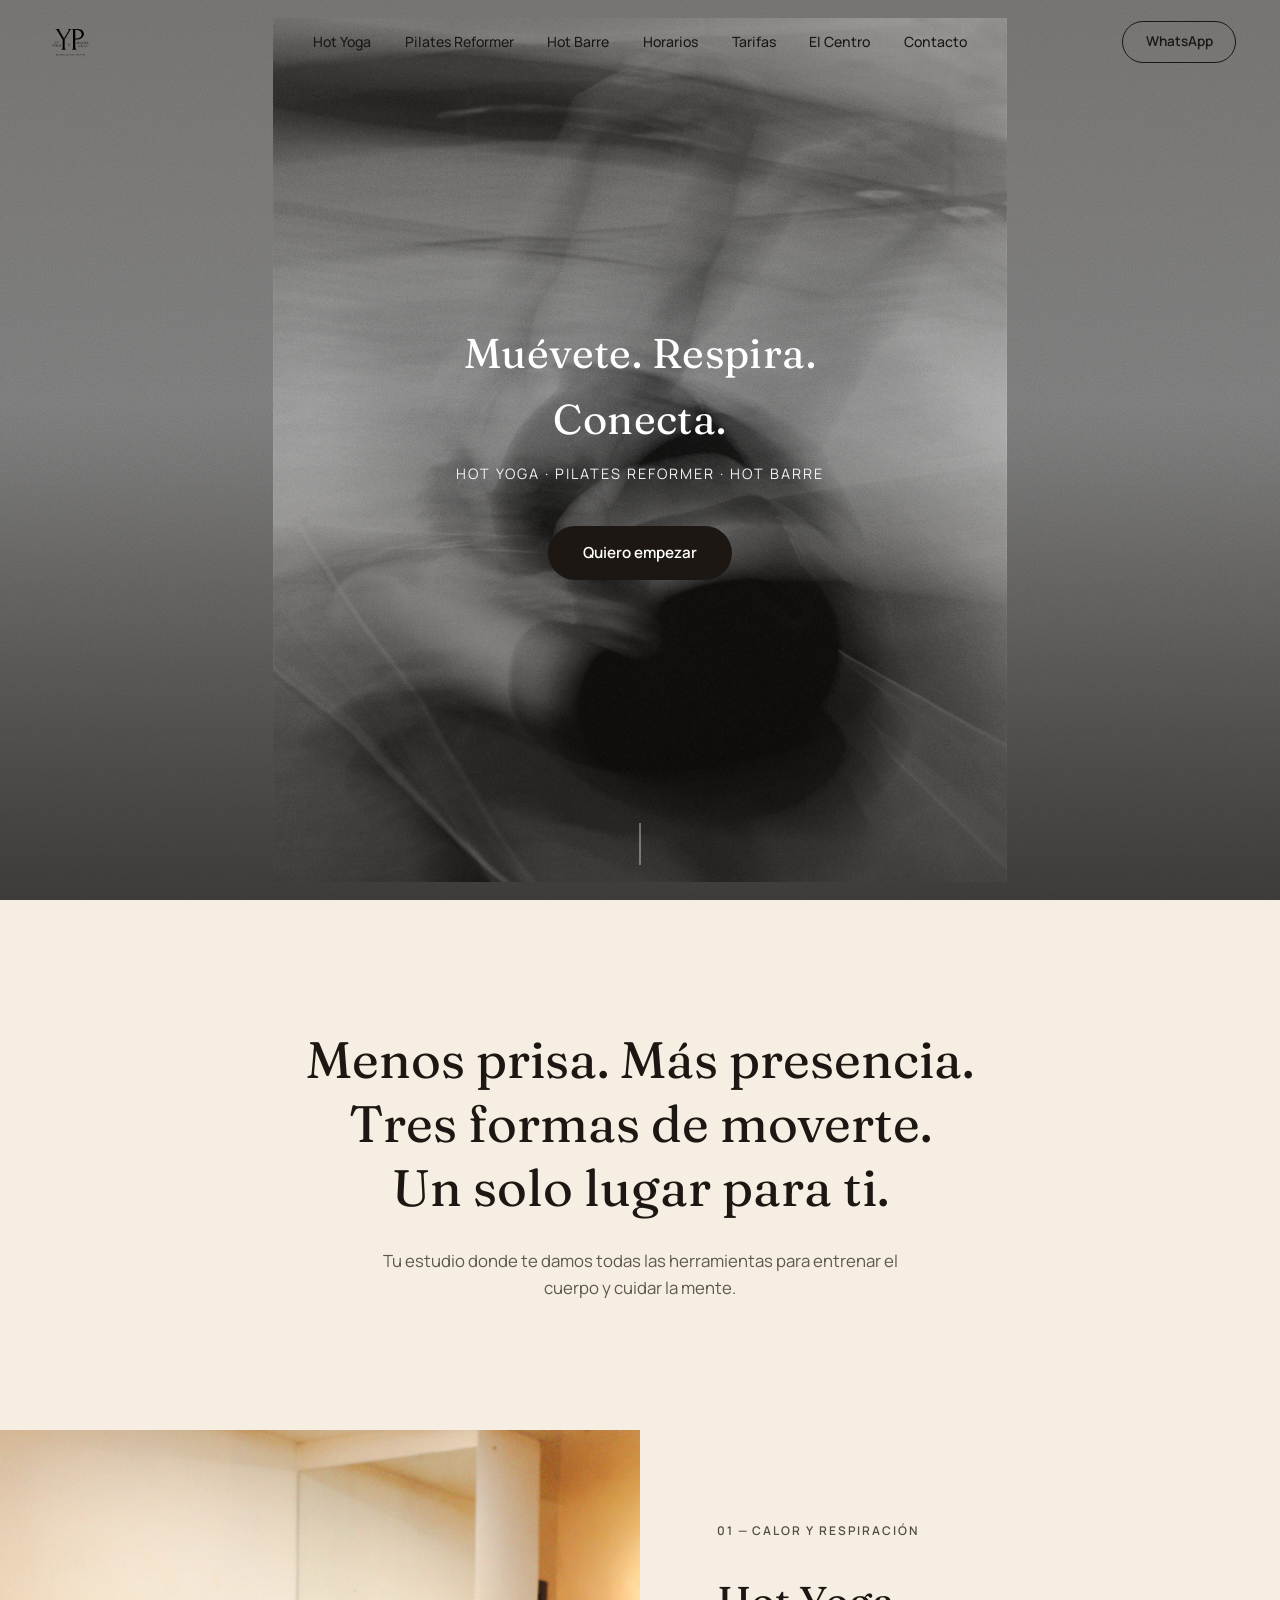
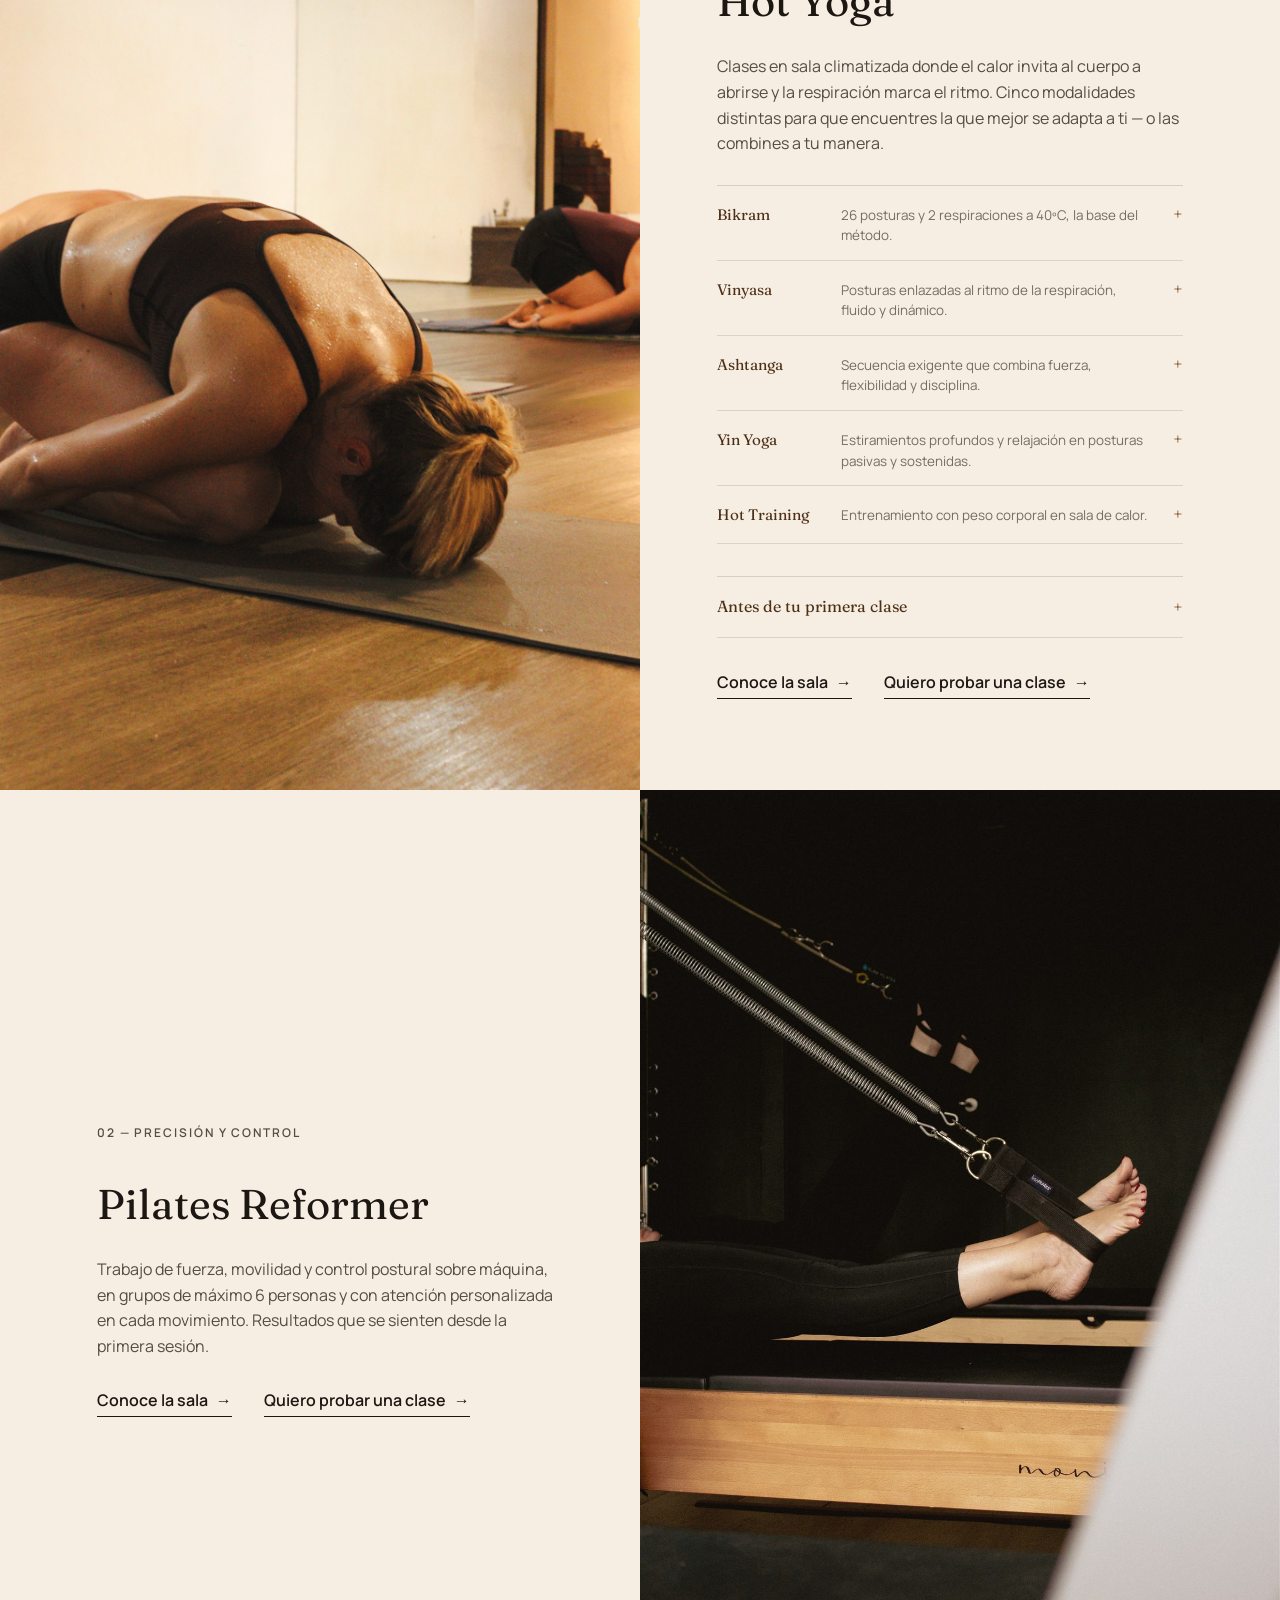
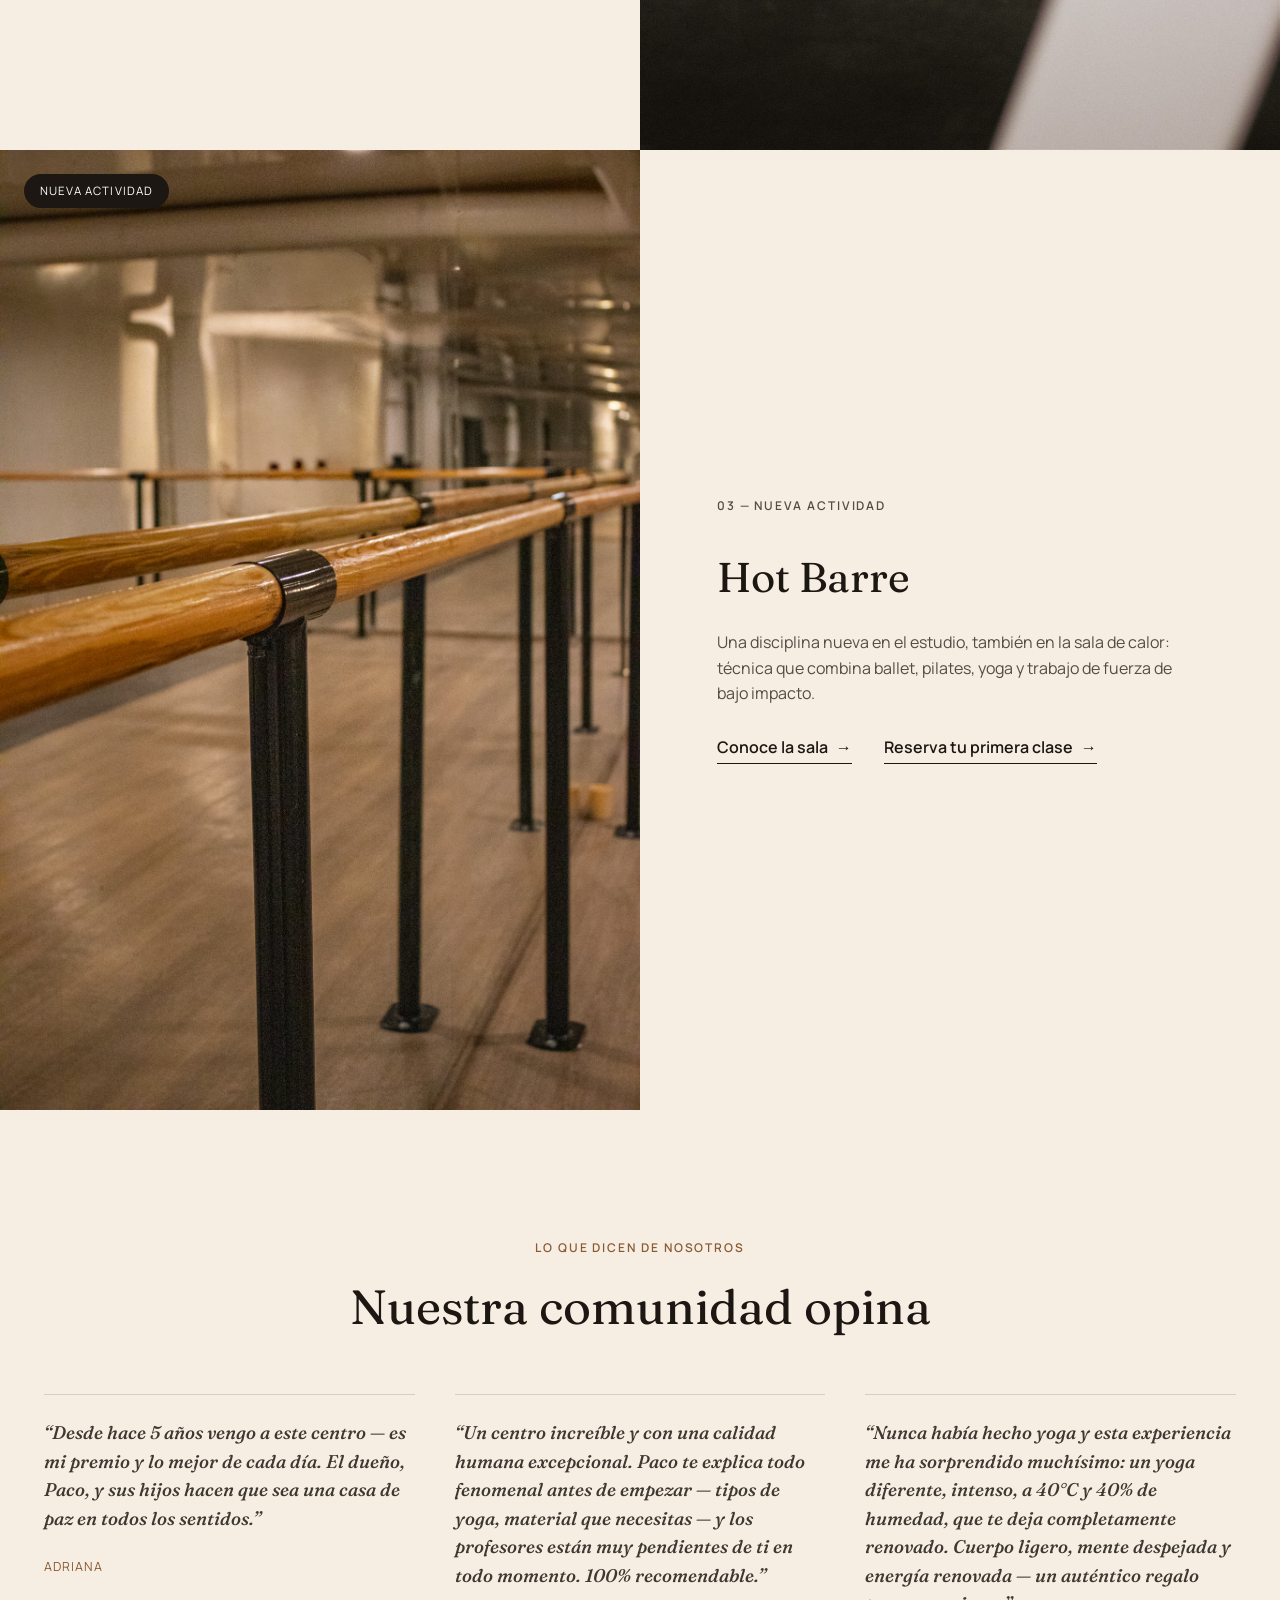
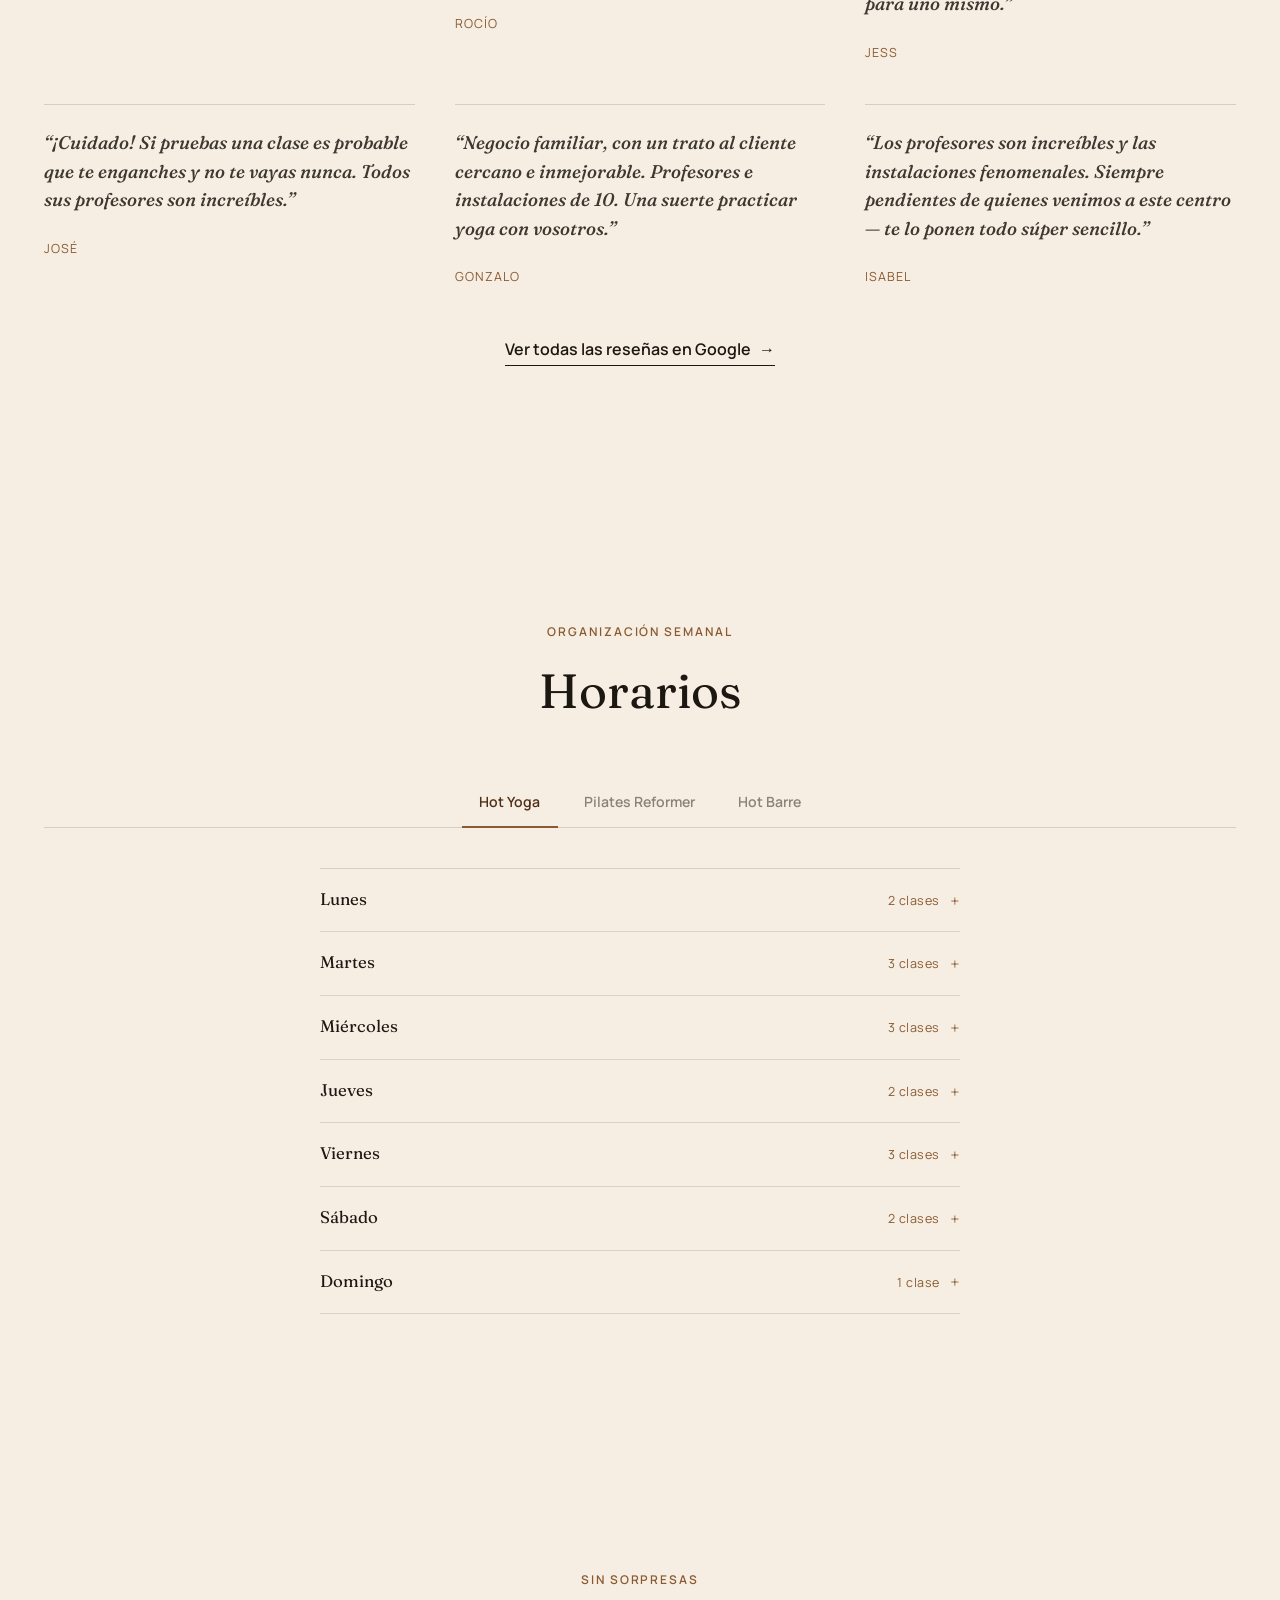
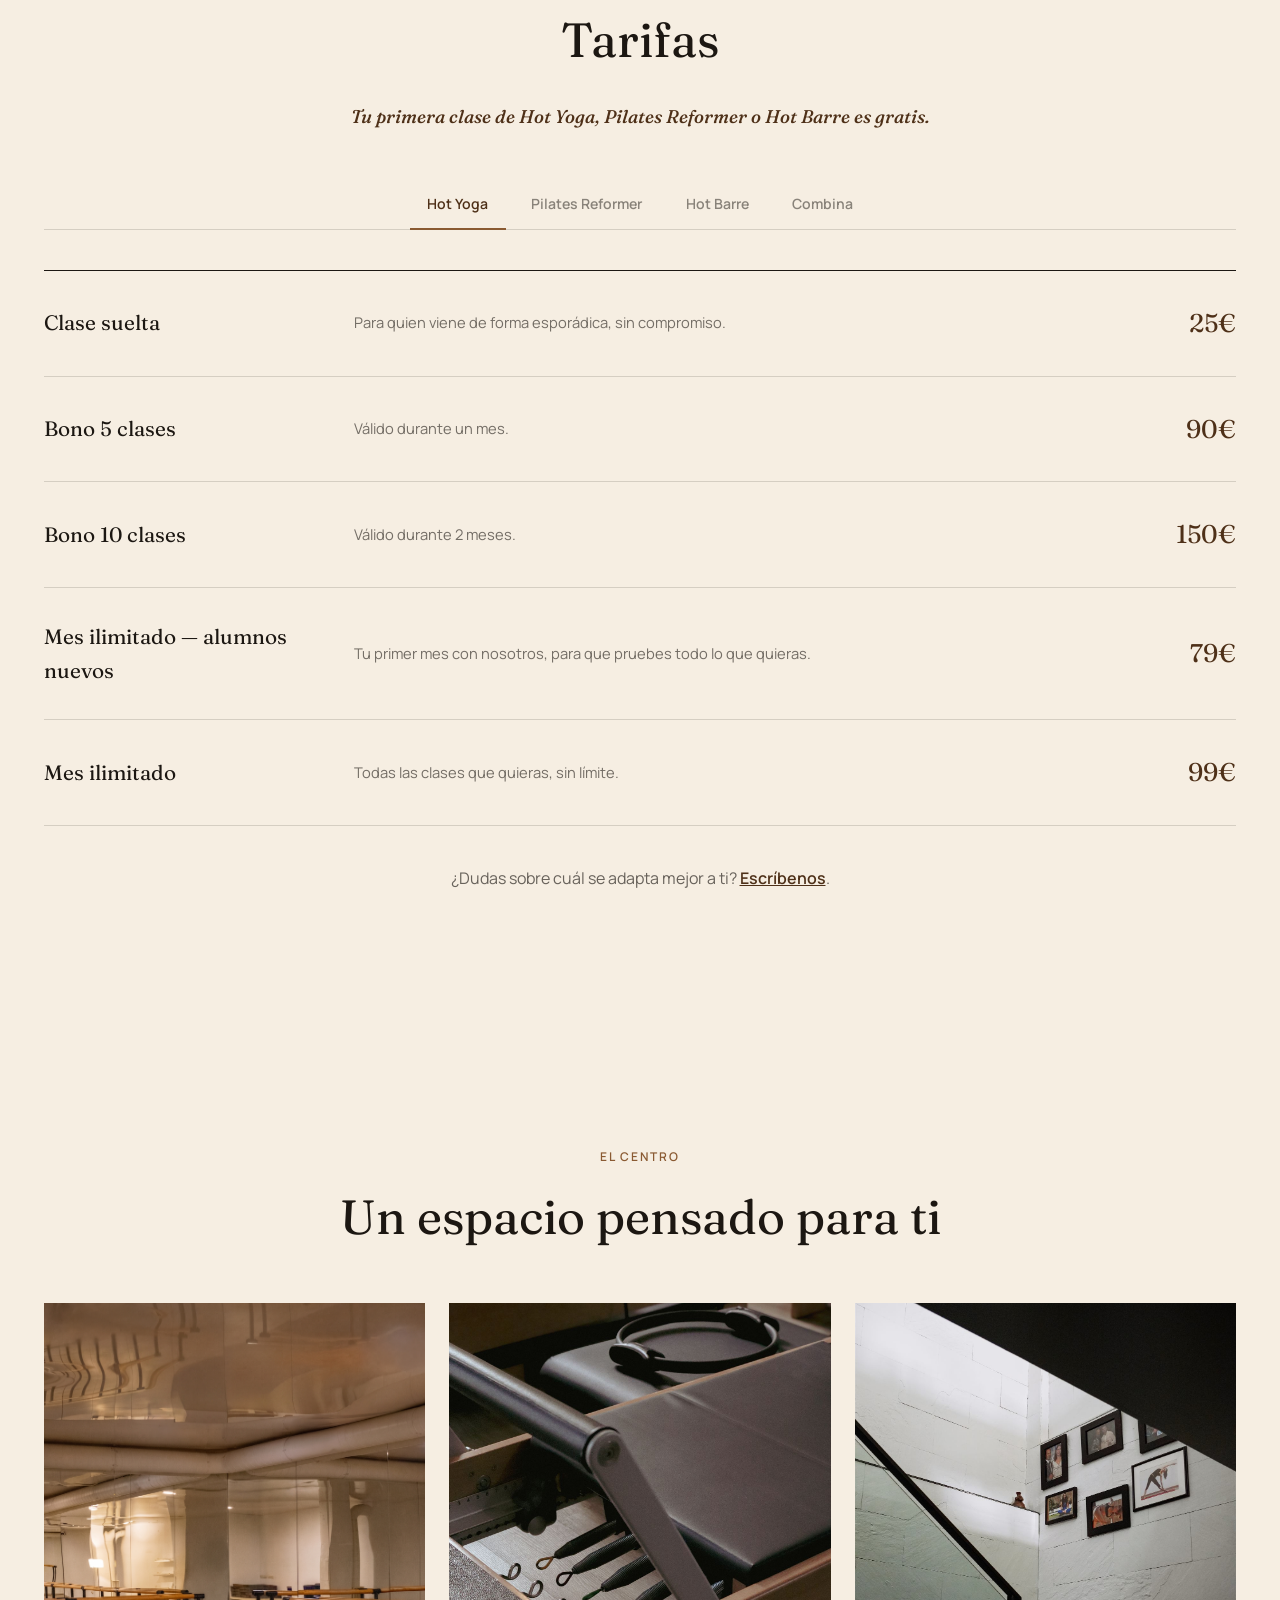
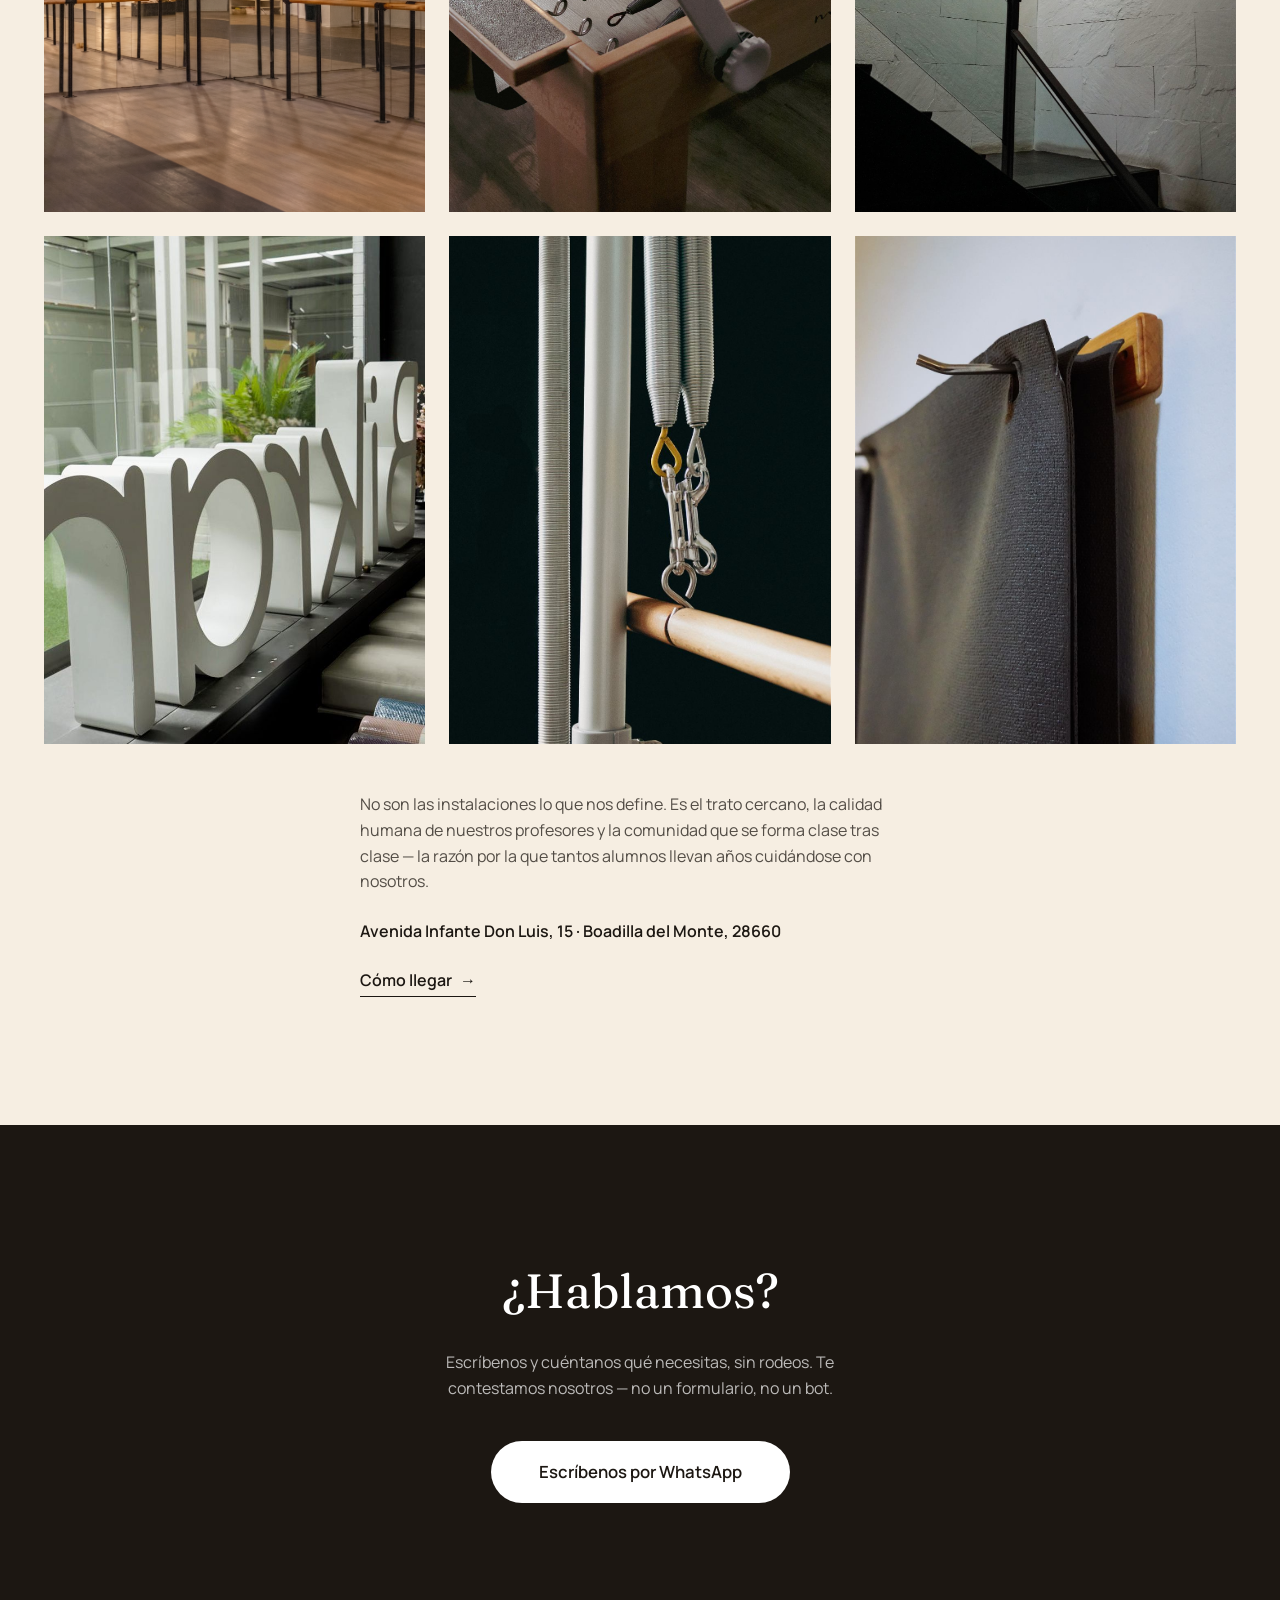
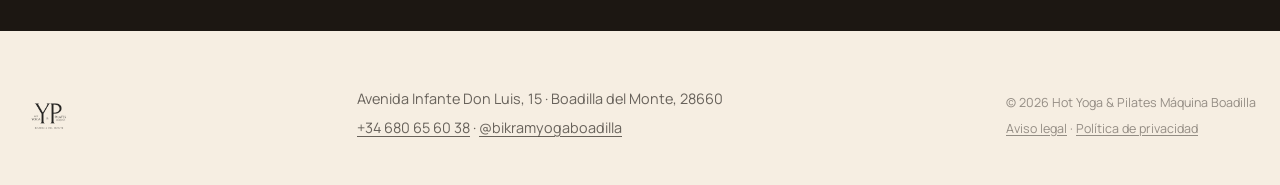
==== index.html @ aa32ece9 "Remove Hot Yoga classes overlapping Hot Barre in the same room Martes 19:30 Bikram and Jueves 19:30 " ====
<!DOCTYPE html>
<html lang="es">
<head>
<meta charset="UTF-8">
<meta name="viewport" content="width=device-width, initial-scale=1.0">
<title>Hot Yoga & Pilates Máquina Boadilla | Hot Yoga, Pilates Reformer y Hot Barre en Boadilla del Monte</title>
<meta name="description" content="Estudio de Hot Yoga, Pilates Reformer y Hot Barre en Boadilla del Monte, Madrid. Un espacio para entrenar, cuidarte y formar parte de una comunidad. Muévete. Respira. Conecta.">
<meta name="keywords" content="Hot Yoga Boadilla, Pilates Reformer Boadilla, Hot Barre Boadilla, Barre Boadilla, Yoga Boadilla, Pilates Boadilla del Monte">

<!-- Open Graph -->
<meta property="og:title" content="Hot Yoga & Pilates Máquina Boadilla">
<meta property="og:description" content="Estudio de Hot Yoga, Pilates Reformer y Hot Barre en Boadilla del Monte. Muévete. Respira. Conecta.">
<meta property="og:type" content="website">
<meta property="og:locale" content="es_ES">
<meta property="og:image" content="assets/img/logo.png">

<link rel="icon" href="assets/img/logo.png">
<link rel="stylesheet" href="assets/css/fonts.css">
<link rel="stylesheet" href="assets/css/style.css?v=2">

<!-- SEO: Local Business structured data -->
<script type="application/ld+json">
{
  "@context": "https://schema.org",
  "@type": "ExerciseGym",
  "name": "Hot Yoga & Pilates Máquina Boadilla",
  "image": "https://yogaboadilla.com/assets/img/logo.png",
  "url": "https://yogaboadilla.com/",
  "telephone": "+34680656038",
  "address": {
    "@type": "PostalAddress",
    "streetAddress": "Avenida Infante Don Luis, 15",
    "addressLocality": "Boadilla del Monte",
    "postalCode": "28660",
    "addressRegion": "Madrid",
    "addressCountry": "ES"
  },
  "sameAs": [
    "https://instagram.com/bikramyogaboadilla"
  ],
  "makesOffer": [
    { "@type": "Offer", "itemOffered": { "@type": "Service", "name": "Hot Yoga" } },
    { "@type": "Offer", "itemOffered": { "@type": "Service", "name": "Pilates Reformer" } },
    { "@type": "Offer", "itemOffered": { "@type": "Service", "name": "Hot Barre" } }
  ]
}
</script>
</head>
<body>

<!-- ============ HEADER / NAV ============ -->
<header class="site-header" id="siteHeader">
  <div class="header-inner">
    <a href="#top" class="brand" aria-label="Hot Yoga & Pilates Máquina Boadilla - Inicio">
      <img src="assets/img/logo.png" alt="Hot Yoga & Pilates Máquina Boadilla" class="brand-logo">
    </a>

    <nav class="main-nav" id="mainNav" aria-label="Navegación principal">
      <a href="#hot-yoga">Hot Yoga</a>
      <a href="#pilates-reformer">Pilates Reformer</a>
      <a href="#barre">Hot Barre</a>
      <a href="#horarios">Horarios</a>
      <a href="#tarifas">Tarifas</a>
      <a href="#el-centro">El Centro</a>
      <a href="#contacto">Contacto</a>
    </nav>

    <div class="header-actions">
      <a href="https://wa.me/34680656038?text=Hola%2C%20me%20gustar%C3%ADa%20saber%20m%C3%A1s%20sobre%20el%20estudio"
         class="btn btn-whatsapp" target="_blank" rel="noopener">WhatsApp</a>
      <button class="menu-toggle" id="menuToggle" aria-label="Abrir menú" aria-expanded="false" aria-controls="mainNav">
        <span></span><span></span><span></span>
      </button>
    </div>
  </div>
</header>

<main id="top">

  <!-- ============ HERO ============ -->
  <section class="hero" id="hero">
    <!-- EDITAR: sustituir por <video autoplay muted loop playsinline> cuando haya vídeo real -->
    <div class="hero-media" aria-hidden="true">
      <img src="assets/img/hero-bw-alt.jpg" alt="" class="hero-photo-bg">
    </div>
    <div class="hero-photo-wrap" aria-hidden="true">
      <img src="assets/img/hero-bw-alt.jpg" alt="" class="hero-photo">
    </div>
    <div class="hero-grain" aria-hidden="true"></div>
    <div class="hero-overlay"></div>

    <div class="hero-content reveal">
      <p class="hero-tagline">Muévete. Respira. Conecta.</p>
      <p class="hero-disciplines">Hot Yoga · Pilates Reformer · Hot Barre</p>
      <a href="#contacto" class="btn btn-primary">Quiero empezar</a>
    </div>

    <a href="#statement" class="scroll-cue" aria-label="Bajar">
      <span></span>
    </a>
  </section>

  <!-- ============ STATEMENT / PHILOSOPHY ============ -->
  <section class="statement" id="statement">
    <p class="statement-text reveal">
      Menos prisa. Más presencia.<br>
      Tres formas de moverte.<br>
      Un solo lugar para ti.
    </p>
    <p class="statement-sub reveal">
      Tu estudio donde te damos todas las herramientas para entrenar el
      cuerpo y cuidar la mente.
    </p>
  </section>

  <!-- ============ HOT YOGA ============ -->
  <section class="discipline" id="hot-yoga">
    <div class="discipline-media reveal" aria-hidden="true">
      <img src="assets/img/hotyoga-childpose.jpg" alt="" class="discipline-photo">
    </div>
    <div class="discipline-content reveal">
      <p class="eyebrow">01 — Calor y respiración</p>
      <h2>Hot Yoga</h2>
      <p>
        Clases en sala climatizada donde el calor invita al cuerpo a abrirse
        y la respiración marca el ritmo. Cinco modalidades distintas para que
        encuentres la que mejor se adapta a ti — o las combines a tu manera.
      </p>

      <!-- EDITAR: modalidades impartidas en la sala de Hot Yoga -->
      <div class="style-list">
        <details class="style-item">
          <summary>
            <span class="style-name">Bikram</span>
            <span class="style-desc">26 posturas y 2 respiraciones a 40ºC, la base del método.</span>
          </summary>
          <p class="style-full">
            El estilo que dio origen a nuestra sala de calor: una secuencia de
            26 posturas y 2 ejercicios de respiración, en una sala a 40ºC.
            El calor favorece la flexibilidad y permite trabajar el cuerpo en
            profundidad. Exigente pero accesible para cualquier nivel — 90
            minutos de fuerza, equilibrio y concentración.
          </p>
        </details>
        <details class="style-item">
          <summary>
            <span class="style-name">Vinyasa</span>
            <span class="style-desc">Posturas enlazadas al ritmo de la respiración, fluido y dinámico.</span>
          </summary>
          <p class="style-full">
            Cada postura se enlaza con la siguiente al ritmo de la
            respiración. Ideal si buscas una práctica más movida, que fluye
            sin pausas y suma trabajo cardiovascular a la fuerza y la
            flexibilidad.
          </p>
        </details>
        <details class="style-item">
          <summary>
            <span class="style-name">Ashtanga</span>
            <span class="style-desc">Secuencia exigente que combina fuerza, flexibilidad y disciplina.</span>
          </summary>
          <p class="style-full">
            Una serie de posturas fija y progresiva que exige tanto al
            cuerpo como a la mente. Los vinyasas conectan cada postura con
            el movimiento y la respiración, alargando la espalda y calmando
            el sistema nervioso.
          </p>
        </details>
        <details class="style-item">
          <summary>
            <span class="style-name">Yin Yoga</span>
            <span class="style-desc">Estiramientos profundos y relajación en posturas pasivas y sostenidas.</span>
          </summary>
          <p class="style-full">
            Trabaja los tejidos más profundos — ligamentos, articulaciones,
            fascia — sosteniendo posturas en el suelo durante varios
            minutos. Una práctica pausada que calma la mente tanto como
            el cuerpo.
          </p>
        </details>
        <details class="style-item">
          <summary>
            <span class="style-name">Hot Training</span>
            <span class="style-desc">Entrenamiento con peso corporal en sala de calor.</span>
          </summary>
          <p class="style-full">
            Un entrenamiento dinámico con el propio peso corporal, centrado
            en fuerza-resistencia. Se practica en la sala de calor, así que
            además de fuerza, trabajas la coordinación entre respiración y
            movimiento bajo exigencia física real.
          </p>
        </details>
      </div>

      <div class="info-list">
        <details class="info-item">
          <summary>Antes de tu primera clase</summary>
          <div class="info-body">
            <p>
              No hace falta que reserves — nuestra sala es la de Hot Yoga
              más grande de Europa, así que siempre hay sitio. Ven cuando
              te venga bien.
            </p>
            <ul>
              <li>Llega 10-15 minutos antes de tu primera clase.</li>
              <li>Trae chanclas — las zapatillas de calle se dejan en una cajonera fuera del vestuario.</li>
              <li>Necesitas esterilla y toalla; si no tienes, el primer día te las dejamos nosotros.</li>
              <li>Mejor con botella o termo que mantenga el agua fría durante la clase.</li>
              <li>Evita comidas abundantes en la hora y media previa a la clase.</li>
              <li>Ven bien hidratado — con el calor se pierde bastante líquido durante la clase.</li>
            </ul>
          </div>
        </details>
      </div>

      <div class="discipline-links">
        <a href="hot-yoga.html" class="link-arrow">Conoce la sala</a>
        <a href="https://wa.me/34680656038?text=Hola%2C%20me%20gustar%C3%ADa%20probar%20una%20clase%20de%20Hot%20Yoga"
           class="link-arrow" target="_blank" rel="noopener">Quiero probar una clase</a>
      </div>
    </div>
  </section>

  <!-- ============ PILATES REFORMER ============ -->
  <section class="discipline discipline--reverse" id="pilates-reformer">
    <div class="discipline-media reveal" aria-hidden="true">
      <img src="assets/img/pilates-reformer.jpg" alt="" class="discipline-photo">
    </div>
    <div class="discipline-content reveal">
      <p class="eyebrow">02 — Precisión y control</p>
      <h2>Pilates Reformer</h2>
      <p>
        Trabajo de fuerza, movilidad y control postural sobre máquina, en
        grupos de máximo 6 personas y con atención personalizada en cada
        movimiento. Resultados que se sienten desde la primera sesión.
      </p>
      <div class="discipline-links">
        <a href="pilates-reformer.html" class="link-arrow">Conoce la sala</a>
        <a href="https://wa.me/34680656038?text=Hola%2C%20me%20gustar%C3%ADa%20probar%20una%20clase%20de%20Pilates%20Reformer"
           class="link-arrow" target="_blank" rel="noopener">Quiero probar una clase</a>
      </div>
    </div>
  </section>

  <!-- ============ HOT BARRE ============ -->
  <section class="discipline discipline--barre" id="barre">
    <div class="discipline-media reveal" aria-hidden="true">
      <img src="assets/img/hotbarre-intro.jpg" alt="" class="discipline-photo">
      <span class="media-badge" id="barreCountdown">Nueva actividad</span>
    </div>
    <div class="discipline-content reveal">
      <p class="eyebrow">03 — Nueva actividad</p>
      <h2>Hot Barre</h2>
      <p>
        Una disciplina nueva en el estudio, también en la sala de calor:
        técnica que combina ballet, pilates, yoga y trabajo de fuerza de
        bajo impacto.
      </p>
      <div class="discipline-links">
        <a href="hot-barre.html" class="link-arrow">Conoce la sala</a>
        <a href="https://wa.me/34680656038?text=Hola%2C%20quiero%20reservar%20mi%20primera%20clase%20de%20Hot%20Barre"
           class="link-arrow" target="_blank" rel="noopener">Reserva tu primera clase</a>
      </div>
    </div>
  </section>

  <!-- ============ TESTIMONIOS ============ -->
  <section class="testimonios" id="testimonios">
    <p class="eyebrow reveal">Lo que dicen de nosotros</p>
    <h2 class="section-title reveal">Nuestra comunidad opina</h2>

    <div class="testimonios-grid reveal">
      <blockquote class="testimonio">
        <p>“Desde hace 5 años vengo a este centro — es mi premio y lo mejor de cada día. El dueño, Paco, y sus hijos hacen que sea una casa de paz en todos los sentidos.”</p>
        <cite>Adriana</cite>
      </blockquote>
      <blockquote class="testimonio">
        <p>“Un centro increíble y con una calidad humana excepcional. Paco te explica todo fenomenal antes de empezar — tipos de yoga, material que necesitas — y los profesores están muy pendientes de ti en todo momento. 100% recomendable.”</p>
        <cite>Rocío</cite>
      </blockquote>
      <blockquote class="testimonio">
        <p>“Nunca había hecho yoga y esta experiencia me ha sorprendido muchísimo: un yoga diferente, intenso, a 40°C y 40% de humedad, que te deja completamente renovado. Cuerpo ligero, mente despejada y energía renovada — un auténtico regalo para uno mismo.”</p>
        <cite>Jess</cite>
      </blockquote>
      <blockquote class="testimonio">
        <p>“¡Cuidado! Si pruebas una clase es probable que te enganches y no te vayas nunca. Todos sus profesores son increíbles.”</p>
        <cite>José</cite>
      </blockquote>
      <blockquote class="testimonio">
        <p>“Negocio familiar, con un trato al cliente cercano e inmejorable. Profesores e instalaciones de 10. Una suerte practicar yoga con vosotros.”</p>
        <cite>Gonzalo</cite>
      </blockquote>
      <blockquote class="testimonio">
        <p>“Los profesores son increíbles y las instalaciones fenomenales. Siempre pendientes de quienes venimos a este centro — te lo ponen todo súper sencillo.”</p>
        <cite>Isabel</cite>
      </blockquote>
    </div>

    <a href="https://www.google.com/maps?cid=13121006732023379183" class="link-arrow testimonios-google" target="_blank" rel="noopener">Ver todas las reseñas en Google</a>
  </section>

  <!-- ============ HORARIOS ============ -->
  <section class="horarios" id="horarios" data-tabgroup="horarios">
    <p class="eyebrow reveal">Organización semanal</p>
    <h2 class="section-title reveal">Horarios</h2>

    <div class="tabs-nav reveal" role="tablist">
      <button class="tab-btn is-active" data-panel="hy" role="tab" aria-selected="true">Hot Yoga</button>
      <button class="tab-btn" data-panel="pr" role="tab" aria-selected="false">Pilates Reformer</button>
      <button class="tab-btn" data-panel="ba" role="tab" aria-selected="false">Hot Barre</button>
    </div>

    <!-- EDITAR: horario real de Hot Yoga (ya actualizado con el horario vigente) -->
    <div class="tab-panel is-active reveal" data-panel="hy">
      <div class="day-list">
        <details class="day-item">
          <summary><span class="day-name">Lunes</span><span class="day-count">2 clases</span></summary>
          <ul class="day-classes">
            <li><span class="class-time">17:45 – 19:00</span><span class="class-name">Yin Yoga</span></li>
            <li><span class="class-time">19:30 – 21:00</span><span class="class-name">Bikram</span></li>
          </ul>
        </details>
        <details class="day-item">
          <summary><span class="day-name">Martes</span><span class="day-count">3 clases</span></summary>
          <ul class="day-classes">
            <li><span class="class-time">10:15 – 11:45</span><span class="class-name">Bikram</span></li>
            <li><span class="class-time">14:30 – 16:00</span><span class="class-name">Bikram</span></li>
            <li><span class="class-time">17:45 – 19:00</span><span class="class-name">Vinyasa</span></li>
          </ul>
        </details>
        <details class="day-item">
          <summary><span class="day-name">Miércoles</span><span class="day-count">3 clases</span></summary>
          <ul class="day-classes">
            <li><span class="class-time">10:15 – 11:45</span><span class="class-name">Bikram</span></li>
            <li><span class="class-time">18:00 – 19:00</span><span class="class-name">Hot Training</span></li>
            <li><span class="class-time">19:30 – 21:00</span><span class="class-name">Bikram</span></li>
          </ul>
        </details>
        <details class="day-item">
          <summary><span class="day-name">Jueves</span><span class="day-count">2 clases</span></summary>
          <ul class="day-classes">
            <li><span class="class-time">14:30 – 16:00</span><span class="class-name">Bikram</span></li>
            <li><span class="class-time">17:45 – 19:00</span><span class="class-name">Yin Yoga</span></li>
          </ul>
        </details>
        <details class="day-item">
          <summary><span class="day-name">Viernes</span><span class="day-count">3 clases</span></summary>
          <ul class="day-classes">
            <li><span class="class-time">10:15 – 11:45</span><span class="class-name">Bikram</span></li>
            <li><span class="class-time">14:30 – 16:00</span><span class="class-name">Ashtanga</span></li>
            <li><span class="class-time">18:30 – 20:00</span><span class="class-name">Bikram</span></li>
          </ul>
        </details>
        <details class="day-item">
          <summary><span class="day-name">Sábado</span><span class="day-count">2 clases</span></summary>
          <ul class="day-classes">
            <li><span class="class-time">10:00 – 11:15</span><span class="class-name">Yin Yoga</span></li>
            <li><span class="class-time">12:00 – 13:30</span><span class="class-name">Bikram</span></li>
          </ul>
        </details>
        <details class="day-item">
          <summary><span class="day-name">Domingo</span><span class="day-count">1 clase</span></summary>
          <ul class="day-classes">
            <li><span class="class-time">10:30 – 12:00</span><span class="class-name">Bikram Silencio*</span></li>
          </ul>
          <p class="day-note">* Clase no guiada — el profesor solo marca los cambios de postura. No apta para alumnos nuevos; recomendamos haber asistido antes a alguna clase de Bikram.</p>
        </details>
      </div>
    </div>

    <!-- EDITAR: horario real de Pilates Reformer (en curso, dia a dia) -->
    <div class="tab-panel" data-panel="pr" hidden>
      <div class="day-list">
        <details class="day-item">
          <summary><span class="day-name">Lunes</span><span class="day-count">9 clases</span></summary>
          <ul class="day-classes">
            <li><span class="class-time">09:15 – 10:15</span><span class="class-name">Pilates Reformer</span></li>
            <li><span class="class-time">10:15 – 11:15</span><span class="class-name">Pilates Reformer</span></li>
            <li><span class="class-time">11:30 – 12:30</span><span class="class-name">Pilates Reformer +65 años</span></li>
            <li><span class="class-time">12:30 – 13:30</span><span class="class-name">Pilates Reformer +65 años</span></li>
            <li><span class="class-time">17:00 – 18:00</span><span class="class-name">Pilates Reformer</span></li>
            <li><span class="class-time">18:00 – 19:00</span><span class="class-name">Pilates Reformer</span></li>
            <li><span class="class-time">19:00 – 20:00</span><span class="class-name">Pilates Reformer</span></li>
            <li><span class="class-time">20:00 – 21:00</span><span class="class-name">Pilates Reformer</span></li>
            <li><span class="class-time">21:00 – 22:00</span><span class="class-name">Pilates Reformer</span></li>
          </ul>
        </details>
        <details class="day-item">
          <summary><span class="day-name">Martes</span><span class="day-count">9 clases</span></summary>
          <ul class="day-classes">
            <li><span class="class-time">09:15 – 10:15</span><span class="class-name">Pilates Reformer</span></li>
            <li><span class="class-time">10:30 – 11:30</span><span class="class-name">Pilates Reformer</span></li>
            <li><span class="class-time">12:00 – 13:00</span><span class="class-name">Pilates Reformer</span></li>
            <li><span class="class-time">14:00 – 15:00</span><span class="class-name">Pilates Reformer</span></li>
            <li><span class="class-time">15:30 – 16:00</span><span class="class-name">Pilates Reformer</span></li>
            <li><span class="class-time">17:00 – 18:00</span><span class="class-name">Pilates Reformer</span></li>
            <li><span class="class-time">18:00 – 19:00</span><span class="class-name">Pilates Reformer</span></li>
            <li><span class="class-time">19:00 – 20:00</span><span class="class-name">Pilates Reformer</span></li>
            <li><span class="class-time">20:00 – 21:00</span><span class="class-name">Pilates Reformer</span></li>
          </ul>
        </details>
        <details class="day-item">
          <summary><span class="day-name">Miércoles</span><span class="day-count">6 clases</span></summary>
          <ul class="day-classes">
            <li><span class="class-time">09:30 – 10:30</span><span class="class-name">Pilates Reformer</span></li>
            <li><span class="class-time">10:30 – 11:30</span><span class="class-name">Pilates Reformer</span></li>
            <li><span class="class-time">11:30 – 12:30</span><span class="class-name">Pilates Reformer +65 años</span></li>
            <li><span class="class-time">18:00 – 19:00</span><span class="class-name">Pilates Reformer</span></li>
            <li><span class="class-time">19:00 – 20:00</span><span class="class-name">Pilates Reformer</span></li>
            <li><span class="class-time">20:00 – 21:00</span><span class="class-name">Pilates Reformer</span></li>
          </ul>
        </details>
        <details class="day-item">
          <summary><span class="day-name">Jueves</span><span class="day-count">8 clases</span></summary>
          <ul class="day-classes">
            <li><span class="class-time">10:00 – 11:00</span><span class="class-name">Pilates Reformer</span></li>
            <li><span class="class-time">11:00 – 12:00</span><span class="class-name">Pilates Reformer</span></li>
            <li><span class="class-time">15:15 – 16:15</span><span class="class-name">Pilates Reformer</span></li>
            <li><span class="class-time">17:00 – 18:00</span><span class="class-name">Pilates Reformer</span></li>
            <li><span class="class-time">18:00 – 19:00</span><span class="class-name">Pilates Reformer</span></li>
            <li><span class="class-time">19:00 – 20:00</span><span class="class-name">Pilates Reformer</span></li>
            <li><span class="class-time">20:00 – 21:00</span><span class="class-name">Pilates Reformer</span></li>
            <li><span class="class-time">21:00 – 22:00</span><span class="class-name">Pilates Reformer</span></li>
          </ul>
        </details>
        <details class="day-item">
          <summary><span class="day-name">Viernes</span><span class="day-count">7 clases</span></summary>
          <ul class="day-classes">
            <li><span class="class-time">09:30 – 10:30</span><span class="class-name">Pilates Reformer</span></li>
            <li><span class="class-time">10:30 – 11:30</span><span class="class-name">Pilates Reformer</span></li>
            <li><span class="class-time">11:30 – 12:30</span><span class="class-name">Pilates Reformer</span></li>
            <li><span class="class-time">12:30 – 13:30</span><span class="class-name">Pilates Reformer +65 años</span></li>
            <li><span class="class-time">15:00 – 16:00</span><span class="class-name">Pilates Reformer</span></li>
            <li><span class="class-time">16:00 – 17:00</span><span class="class-name">Pilates Reformer</span></li>
            <li><span class="class-time">17:00 – 18:00</span><span class="class-name">Pilates Reformer</span></li>
          </ul>
        </details>
        <details class="day-item">
          <summary><span class="day-name">Sábado</span><span class="day-count">2 clases</span></summary>
          <ul class="day-classes">
            <li><span class="class-time">11:30 – 12:30</span><span class="class-name">Pilates Reformer</span></li>
            <li><span class="class-time">12:30 – 13:30</span><span class="class-name">Pilates Reformer</span></li>
          </ul>
        </details>
      </div>
    </div>

    <!-- EDITAR: horario de Hot Barre - confirmar duracion exacta de cada clase -->
    <div class="tab-panel" data-panel="ba" hidden>
      <div class="day-list">
        <details class="day-item">
          <summary><span class="day-name">Lunes</span><span class="day-count">1 clase</span></summary>
          <ul class="day-classes">
            <li><span class="class-time">10:00 – 11:00</span><span class="class-name">Hot Barre</span></li>
          </ul>
        </details>
        <details class="day-item">
          <summary><span class="day-name">Martes</span><span class="day-count">1 clase</span></summary>
          <ul class="day-classes">
            <li><span class="class-time">19:30 – 20:30</span><span class="class-name">Hot Barre</span></li>
          </ul>
        </details>
        <details class="day-item">
          <summary><span class="day-name">Miércoles</span><span class="day-count">1 clase</span></summary>
          <ul class="day-classes">
            <li><span class="class-time">14:30 – 15:30</span><span class="class-name">Hot Barre</span></li>
          </ul>
        </details>
        <details class="day-item">
          <summary><span class="day-name">Jueves</span><span class="day-count">1 clase</span></summary>
          <ul class="day-classes">
            <li><span class="class-time">19:30 – 20:30</span><span class="class-name">Hot Barre</span></li>
          </ul>
        </details>
      </div>
    </div>
  </section>

  <!-- ============ TARIFAS ============ -->
  <section class="tarifas" id="tarifas" data-tabgroup="tarifas">
    <p class="eyebrow reveal">Sin sorpresas</p>
    <h2 class="section-title reveal">Tarifas</h2>
    <p class="tarifas-highlight reveal">Tu primera clase de Hot Yoga, Pilates Reformer o Hot Barre es gratis.</p>

    <div class="tabs-nav reveal" role="tablist">
      <button class="tab-btn is-active" data-panel="hy" role="tab" aria-selected="true">Hot Yoga</button>
      <button class="tab-btn" data-panel="pr" role="tab" aria-selected="false">Pilates Reformer</button>
      <button class="tab-btn" data-panel="ba" role="tab" aria-selected="false">Hot Barre</button>
      <button class="tab-btn" data-panel="cb" role="tab" aria-selected="false">Combina</button>
    </div>

    <!-- EDITAR: precios de Hot Yoga -->
    <div class="tab-panel is-active reveal" data-panel="hy">
      <div class="tarifas-grid">
        <div class="tarifa-row">
          <h3>Clase suelta</h3>
          <p class="tarifa-desc">Para quien viene de forma esporádica, sin compromiso.</p>
          <p class="tarifa-price">25€</p>
        </div>
        <div class="tarifa-row">
          <h3>Bono 5 clases</h3>
          <p class="tarifa-desc">Válido durante un mes.</p>
          <p class="tarifa-price">90€</p>
        </div>
        <div class="tarifa-row">
          <h3>Bono 10 clases</h3>
          <p class="tarifa-desc">Válido durante 2 meses.</p>
          <p class="tarifa-price">150€</p>
        </div>
        <div class="tarifa-row">
          <h3>Mes ilimitado — alumnos nuevos</h3>
          <p class="tarifa-desc">Tu primer mes con nosotros, para que pruebes todo lo que quieras.</p>
          <p class="tarifa-price">79€</p>
        </div>
        <div class="tarifa-row">
          <h3>Mes ilimitado</h3>
          <p class="tarifa-desc">Todas las clases que quieras, sin límite.</p>
          <p class="tarifa-price">99€</p>
        </div>
      </div>
    </div>

    <!-- EDITAR: precios de Pilates Reformer -->
    <div class="tab-panel" data-panel="pr" hidden>
      <div class="tarifas-grid">
        <div class="tarifa-row">
          <h3>Bono 4 clases</h3>
          <p class="tarifa-desc">Válido durante un mes.</p>
          <p class="tarifa-price">79€</p>
        </div>
        <div class="tarifa-row">
          <h3>Bono 8 clases</h3>
          <p class="tarifa-desc">Válido durante un mes.</p>
          <p class="tarifa-price">149€</p>
        </div>
        <div class="tarifa-row">
          <h3>Bono 4 clases — grupo +65 años</h3>
          <p class="tarifa-desc">Válido durante un mes.</p>
          <p class="tarifa-price">60€</p>
        </div>
      </div>
    </div>

    <!-- EDITAR: precios de Hot Barre -->
    <div class="tab-panel" data-panel="ba" hidden>
      <div class="tarifas-grid">
        <div class="tarifa-row">
          <h3>Bono 5 clases</h3>
          <p class="tarifa-desc">Precio de lanzamiento.<br><span class="price-note">Después: 90€, como en Hot Yoga.</span></p>
          <p class="tarifa-price">75€</p>
        </div>
        <div class="tarifa-row">
          <h3>Bono 10 clases</h3>
          <p class="tarifa-desc">Precio de lanzamiento.<br><span class="price-note">Después: 150€, como en Hot Yoga.</span></p>
          <p class="tarifa-price">130€</p>
        </div>
      </div>
    </div>

    <!-- EDITAR: tarifas mixtas, en pruebas -->
    <div class="tab-panel" data-panel="cb" hidden>
      <div class="tarifas-grid">
        <div class="tarifa-row">
          <h3>4 Pilates Reformer + 4 Hot Barre</h3>
          <p class="tarifa-desc">Válido durante un mes.</p>
          <p class="tarifa-price">129€</p>
        </div>
        <div class="tarifa-row">
          <h3>8 Pilates Reformer + 4 Hot Barre</h3>
          <p class="tarifa-desc">Válido durante un mes.</p>
          <p class="tarifa-price">189€</p>
        </div>
      </div>
    </div>

    <p class="tarifas-note reveal">
      ¿Dudas sobre cuál se adapta mejor a ti?
      <a href="https://wa.me/34680656038?text=Hola%2C%20tengo%20una%20duda%20sobre%20las%20tarifas" target="_blank" rel="noopener">Escríbenos</a>.
    </p>
  </section>

  <!-- ============ EL CENTRO ============ -->
  <section class="centro" id="el-centro">
    <p class="eyebrow reveal">El Centro</p>
    <h2 class="section-title reveal">Un espacio pensado para ti</h2>

    <!-- EDITAR: resumen de fotos, se pueden repetir con otras secciones -->
    <div class="page-gallery-grid reveal">
      <img src="assets/img/hotyoga-sala-2.jpg" alt="Sala de Hot Yoga" class="page-gallery-photo">
      <img src="assets/img/pilates-hero.jpg" alt="Sala de Pilates Reformer" class="page-gallery-photo">
      <img src="assets/img/centro-escalera.jpg" alt="" class="page-gallery-photo">
      <img src="assets/img/hotyoga-bikram-sign.jpg" alt="" class="page-gallery-photo">
      <img src="assets/img/pilates-springs.jpg" alt="" class="page-gallery-photo">
      <img src="assets/img/centro-curtain-detail.jpg" alt="" class="page-gallery-photo">
    </div>

    <div class="centro-text reveal">
      <p>
        No son las instalaciones lo que nos define. Es el trato cercano, la
        calidad humana de nuestros profesores y la comunidad que se forma
        clase tras clase — la razón por la que tantos alumnos llevan años
        cuidándose con nosotros.
      </p>
      <p class="centro-address">
        Avenida Infante Don Luis, 15 · Boadilla del Monte, 28660
      </p>
      <a href="https://www.google.com/maps/search/?api=1&query=Avenida+Infante+Don+Luis+15+Boadilla+del+Monte"
         class="link-arrow" target="_blank" rel="noopener">Cómo llegar</a>
    </div>
  </section>

  <!-- ============ CONTACTO ============ -->
  <section class="contacto" id="contacto">
    <h2 class="section-title reveal">¿Hablamos?</h2>
    <p class="contacto-sub reveal">
      Escríbenos y cuéntanos qué necesitas, sin rodeos. Te contestamos
      nosotros — no un formulario, no un bot.
    </p>
    <a href="https://wa.me/34680656038?text=Hola%2C%20me%20gustar%C3%ADa%20m%C3%A1s%20informaci%C3%B3n"
       class="btn btn-primary btn-large reveal" target="_blank" rel="noopener">Escríbenos por WhatsApp</a>
  </section>

</main>

<!-- ============ FOOTER ============ -->
<footer class="site-footer">
  <div class="footer-inner">
    <img src="assets/img/logo.png" alt="Hot Yoga & Pilates Máquina Boadilla" class="footer-logo">
    <div class="footer-info">
      <p>Avenida Infante Don Luis, 15 · Boadilla del Monte, 28660</p>
      <p>
        <a href="tel:+34680656038">+34 680 65 60 38</a> ·
        <a href="https://instagram.com/bikramyogaboadilla" target="_blank" rel="noopener">@bikramyogaboadilla</a>
      </p>
    </div>
    <div class="footer-meta">
      <p class="footer-copy">&copy; <span id="year"></span> Hot Yoga & Pilates Máquina Boadilla</p>
      <p class="footer-legal"><a href="aviso-legal.html">Aviso legal</a> · <a href="politica-privacidad.html">Política de privacidad</a></p>
    </div>
  </div>
</footer>

<script src="assets/js/main.js?v=3"></script>
</body>
</html>
---- assets/css/fonts.css ----
﻿@font-face {
  font-family: 'Fraunces';
  font-style: italic;
  font-weight: 500;
  font-display: swap;
  src: url('../fonts/fraunces-500-italic-latin-ext.woff2') format('woff2');
  unicode-range: U+0100-02BA, U+02BD-02C5, U+02C7-02CC, U+02CE-02D7, U+02DD-02FF, U+0304, U+0308, U+0329, U+1D00-1DBF, U+1E00-1E9F, U+1EF2-1EFF, U+2020, U+20A0-20AB, U+20AD-20C0, U+2113, U+2C60-2C7F, U+A720-A7FF;
}

@font-face {
  font-family: 'Fraunces';
  font-style: italic;
  font-weight: 500;
  font-display: swap;
  src: url('../fonts/fraunces-500-italic-latin.woff2') format('woff2');
  unicode-range: U+0000-00FF, U+0131, U+0152-0153, U+02BB-02BC, U+02C6, U+02DA, U+02DC, U+0304, U+0308, U+0329, U+2000-206F, U+20AC, U+2122, U+2191, U+2193, U+2212, U+2215, U+FEFF, U+FFFD;
}

@font-face {
  font-family: 'Fraunces';
  font-style: normal;
  font-weight: 400;
  font-display: swap;
  src: url('../fonts/fraunces-400-normal-latin-ext.woff2') format('woff2');
  unicode-range: U+0100-02BA, U+02BD-02C5, U+02C7-02CC, U+02CE-02D7, U+02DD-02FF, U+0304, U+0308, U+0329, U+1D00-1DBF, U+1E00-1E9F, U+1EF2-1EFF, U+2020, U+20A0-20AB, U+20AD-20C0, U+2113, U+2C60-2C7F, U+A720-A7FF;
}

@font-face {
  font-family: 'Fraunces';
  font-style: normal;
  font-weight: 400;
  font-display: swap;
  src: url('../fonts/fraunces-400-normal-latin.woff2') format('woff2');
  unicode-range: U+0000-00FF, U+0131, U+0152-0153, U+02BB-02BC, U+02C6, U+02DA, U+02DC, U+0304, U+0308, U+0329, U+2000-206F, U+20AC, U+2122, U+2191, U+2193, U+2212, U+2215, U+FEFF, U+FFFD;
}

@font-face {
  font-family: 'Fraunces';
  font-style: normal;
  font-weight: 500;
  font-display: swap;
  src: url('../fonts/fraunces-500-normal-latin-ext.woff2') format('woff2');
  unicode-range: U+0100-02BA, U+02BD-02C5, U+02C7-02CC, U+02CE-02D7, U+02DD-02FF, U+0304, U+0308, U+0329, U+1D00-1DBF, U+1E00-1E9F, U+1EF2-1EFF, U+2020, U+20A0-20AB, U+20AD-20C0, U+2113, U+2C60-2C7F, U+A720-A7FF;
}

@font-face {
  font-family: 'Fraunces';
  font-style: normal;
  font-weight: 500;
  font-display: swap;
  src: url('../fonts/fraunces-500-normal-latin.woff2') format('woff2');
  unicode-range: U+0000-00FF, U+0131, U+0152-0153, U+02BB-02BC, U+02C6, U+02DA, U+02DC, U+0304, U+0308, U+0329, U+2000-206F, U+20AC, U+2122, U+2191, U+2193, U+2212, U+2215, U+FEFF, U+FFFD;
}

@font-face {
  font-family: 'Fraunces';
  font-style: normal;
  font-weight: 600;
  font-display: swap;
  src: url('../fonts/fraunces-600-normal-latin-ext.woff2') format('woff2');
  unicode-range: U+0100-02BA, U+02BD-02C5, U+02C7-02CC, U+02CE-02D7, U+02DD-02FF, U+0304, U+0308, U+0329, U+1D00-1DBF, U+1E00-1E9F, U+1EF2-1EFF, U+2020, U+20A0-20AB, U+20AD-20C0, U+2113, U+2C60-2C7F, U+A720-A7FF;
}

@font-face {
  font-family: 'Fraunces';
  font-style: normal;
  font-weight: 600;
  font-display: swap;
  src: url('../fonts/fraunces-600-normal-latin.woff2') format('woff2');
  unicode-range: U+0000-00FF, U+0131, U+0152-0153, U+02BB-02BC, U+02C6, U+02DA, U+02DC, U+0304, U+0308, U+0329, U+2000-206F, U+20AC, U+2122, U+2191, U+2193, U+2212, U+2215, U+FEFF, U+FFFD;
}

@font-face {
  font-family: 'Manrope';
  font-style: normal;
  font-weight: 400;
  font-display: swap;
  src: url('../fonts/manrope-400-normal-latin-ext.woff2') format('woff2');
  unicode-range: U+0100-02BA, U+02BD-02C5, U+02C7-02CC, U+02CE-02D7, U+02DD-02FF, U+0304, U+0308, U+0329, U+1D00-1DBF, U+1E00-1E9F, U+1EF2-1EFF, U+2020, U+20A0-20AB, U+20AD-20C0, U+2113, U+2C60-2C7F, U+A720-A7FF;
}

@font-face {
  font-family: 'Manrope';
  font-style: normal;
  font-weight: 400;
  font-display: swap;
  src: url('../fonts/manrope-400-normal-latin.woff2') format('woff2');
  unicode-range: U+0000-00FF, U+0131, U+0152-0153, U+02BB-02BC, U+02C6, U+02DA, U+02DC, U+0304, U+0308, U+0329, U+2000-206F, U+20AC, U+2122, U+2191, U+2193, U+2212, U+2215, U+FEFF, U+FFFD;
}

@font-face {
  font-family: 'Manrope';
  font-style: normal;
  font-weight: 500;
  font-display: swap;
  src: url('../fonts/manrope-500-normal-latin-ext.woff2') format('woff2');
  unicode-range: U+0100-02BA, U+02BD-02C5, U+02C7-02CC, U+02CE-02D7, U+02DD-02FF, U+0304, U+0308, U+0329, U+1D00-1DBF, U+1E00-1E9F, U+1EF2-1EFF, U+2020, U+20A0-20AB, U+20AD-20C0, U+2113, U+2C60-2C7F, U+A720-A7FF;
}

@font-face {
  font-family: 'Manrope';
  font-style: normal;
  font-weight: 500;
  font-display: swap;
  src: url('../fonts/manrope-500-normal-latin.woff2') format('woff2');
  unicode-range: U+0000-00FF, U+0131, U+0152-0153, U+02BB-02BC, U+02C6, U+02DA, U+02DC, U+0304, U+0308, U+0329, U+2000-206F, U+20AC, U+2122, U+2191, U+2193, U+2212, U+2215, U+FEFF, U+FFFD;
}

@font-face {
  font-family: 'Manrope';
  font-style: normal;
  font-weight: 600;
  font-display: swap;
  src: url('../fonts/manrope-600-normal-latin-ext.woff2') format('woff2');
  unicode-range: U+0100-02BA, U+02BD-02C5, U+02C7-02CC, U+02CE-02D7, U+02DD-02FF, U+0304, U+0308, U+0329, U+1D00-1DBF, U+1E00-1E9F, U+1EF2-1EFF, U+2020, U+20A0-20AB, U+20AD-20C0, U+2113, U+2C60-2C7F, U+A720-A7FF;
}

@font-face {
  font-family: 'Manrope';
  font-style: normal;
  font-weight: 600;
  font-display: swap;
  src: url('../fonts/manrope-600-normal-latin.woff2') format('woff2');
  unicode-range: U+0000-00FF, U+0131, U+0152-0153, U+02BB-02BC, U+02C6, U+02DA, U+02DC, U+0304, U+0308, U+0329, U+2000-206F, U+20AC, U+2122, U+2191, U+2193, U+2212, U+2215, U+FEFF, U+FFFD;
}

@font-face {
  font-family: 'Manrope';
  font-style: normal;
  font-weight: 700;
  font-display: swap;
  src: url('../fonts/manrope-700-normal-latin-ext.woff2') format('woff2');
  unicode-range: U+0100-02BA, U+02BD-02C5, U+02C7-02CC, U+02CE-02D7, U+02DD-02FF, U+0304, U+0308, U+0329, U+1D00-1DBF, U+1E00-1E9F, U+1EF2-1EFF, U+2020, U+20A0-20AB, U+20AD-20C0, U+2113, U+2C60-2C7F, U+A720-A7FF;
}

@font-face {
  font-family: 'Manrope';
  font-style: normal;
  font-weight: 700;
  font-display: swap;
  src: url('../fonts/manrope-700-normal-latin.woff2') format('woff2');
  unicode-range: U+0000-00FF, U+0131, U+0152-0153, U+02BB-02BC, U+02C6, U+02DA, U+02DC, U+0304, U+0308, U+0329, U+2000-206F, U+20AC, U+2122, U+2191, U+2193, U+2212, U+2215, U+FEFF, U+FFFD;
}
---- assets/css/style.css ----
/* ==========================================================================
   Hot Yoga & Pilates Máquina Boadilla
   Sistema de diseño: blanco roto, arena, madera, beige, negro cálido.
   Fuentes de sistema (sin CDN externo) por rendimiento y privacidad (GDPR).
   ========================================================================== */

:root {
  /* Paleta - mas calida y con la madera como protagonista */
  --c-bg: #F6EEE2;          /* blanco roto, mas calido */
  --c-sand: #DFC49C;        /* arena */
  --c-beige: #C9A876;       /* beige calido */
  --c-wood: #8A5A32;        /* madera natural - protagonista */
  --c-wood-dark: #4E3018;   /* espresso */
  --c-black: #1C1712;       /* negro calido */
  --c-white: #FFFFFF;

  /* Tipografia */
  --font-serif: 'Fraunces', Georgia, 'Iowan Old Style', 'Palatino Linotype', 'Book Antiqua', serif;
  --font-sans: 'Manrope', -apple-system, BlinkMacSystemFont, 'Segoe UI', Roboto, Helvetica, Arial, sans-serif;

  /* Espaciado */
  --space-section: clamp(4rem, 10vw, 9rem);
  --container-max: 1240px;
  --header-h: 84px;
  --announce-h: 0px;

  --ease: cubic-bezier(0.16, 1, 0.3, 1);
}

/* ---------- Reset ---------- */
*, *::before, *::after { box-sizing: border-box; }
html { scroll-behavior: smooth; }
body {
  margin: 0;
  background: var(--c-bg);
  color: var(--c-black);
  font-family: var(--font-sans);
  font-size: 16px;
  line-height: 1.6;
  -webkit-font-smoothing: antialiased;
}
img { max-width: 100%; display: block; }
a { color: inherit; text-decoration: none; }
ul { list-style: none; margin: 0; padding: 0; }
h1, h2, h3, p { margin: 0; }

@media (prefers-reduced-motion: reduce) {
  html { scroll-behavior: auto; }
  *, *::before, *::after { animation-duration: 0.001ms !important; transition-duration: 0.001ms !important; }
}

/* ---------- Utilities ---------- */
.eyebrow {
  font-size: 0.75rem;
  letter-spacing: 0.16em;
  text-transform: uppercase;
  color: var(--c-wood);
  font-weight: 600;
  margin-bottom: 0.75rem;
}
.section-title {
  font-family: var(--font-serif);
  font-weight: 400;
  font-size: clamp(2rem, 4vw, 3rem);
  margin-bottom: 3rem;
}
.link-arrow {
  display: inline-flex;
  align-items: center;
  gap: 0.5rem;
  font-weight: 600;
  border-bottom: 1px solid var(--c-black);
  padding-bottom: 0.15rem;
  transition: color 0.3s var(--ease), border-color 0.3s var(--ease), gap 0.3s var(--ease);
}
.link-arrow::after { content: "\2192"; }
.link-arrow:hover { color: var(--c-wood); border-color: var(--c-wood); gap: 0.8rem; }

.btn {
  display: inline-block;
  padding: 0.95rem 2.2rem;
  border-radius: 999px;
  font-size: 0.95rem;
  font-weight: 600;
  transition: transform 0.35s var(--ease), background 0.35s var(--ease), color 0.35s var(--ease);
}
.btn-primary {
  background: var(--c-black);
  color: var(--c-white);
}
.btn-primary:hover { background: var(--c-wood); transform: translateY(-2px); }
.btn-large { padding: 1.1rem 3rem; font-size: 1.05rem; }
.btn-whatsapp {
  background: transparent;
  color: var(--c-black);
  border: 1px solid var(--c-black);
  padding: 0.6rem 1.4rem;
  font-size: 0.85rem;
}
.btn-whatsapp:hover { background: var(--c-black); color: var(--c-white); }

/* Scroll reveal */
.reveal {
  opacity: 0;
  transform: translateY(28px);
  transition: opacity 0.9s var(--ease), transform 0.9s var(--ease);
}
.reveal.is-visible { opacity: 1; transform: translateY(0); }

/* ==========================================================================
   HEADER
   ========================================================================== */
.announcement-bar {
  position: fixed;
  top: 0; left: 0; right: 0;
  z-index: 101;
  height: var(--announce-h);
  display: flex;
  align-items: center;
  justify-content: center;
  background: var(--c-wood);
  color: var(--c-white);
  font-size: 0.78rem;
  letter-spacing: 0.02em;
  text-align: center;
  padding: 0 1rem;
  line-height: 1.3;
  white-space: nowrap;
  overflow: hidden;
  text-overflow: ellipsis;
}
@media (max-width: 480px) {
  .announcement-bar { font-size: 0.66rem; }
}
.site-header {
  position: fixed;
  top: var(--announce-h); left: 0; right: 0;
  z-index: 100;
  height: var(--header-h);
  display: flex;
  align-items: center;
  transition: box-shadow 0.4s var(--ease), height 0.4s var(--ease);
}
.site-header.is-scrolled {
  box-shadow: 0 1px 0 rgba(28, 23, 18, 0.08);
  height: 68px;
}
/* El fondo/blur van en un pseudo-elemento para que .site-header no se
   convierta en el "containing block" del menu movil (position: fixed) */
.site-header::before {
  content: "";
  position: absolute;
  inset: 0;
  z-index: -1;
  background: transparent;
  transition: background 0.4s var(--ease);
}
.site-header.is-scrolled::before {
  background: rgba(250, 246, 239, 0.92);
  backdrop-filter: blur(10px);
}
.header-inner {
  width: 100%;
  max-width: var(--container-max);
  margin: 0 auto;
  padding: 0 1.5rem;
  display: flex;
  align-items: center;
  justify-content: space-between;
}
.brand-logo { height: 42px; width: auto; transition: height 0.4s var(--ease); }
.site-header.is-scrolled .brand-logo { height: 34px; }

.main-nav {
  display: none;
  gap: 2.1rem;
}
.main-nav a {
  font-size: 0.88rem;
  font-weight: 500;
  position: relative;
  padding: 0.3rem 0;
}
.main-nav a::after {
  content: "";
  position: absolute;
  left: 0; bottom: 0;
  width: 0%; height: 1px;
  background: var(--c-wood);
  transition: width 0.3s var(--ease);
}
.main-nav a:hover::after { width: 100%; }

.header-actions { display: flex; align-items: center; gap: 1rem; }

.menu-toggle {
  display: flex;
  flex-direction: column;
  justify-content: center;
  gap: 5px;
  width: 32px; height: 32px;
  background: none; border: none; cursor: pointer;
  padding: 0;
}
.menu-toggle span {
  display: block;
  height: 1px;
  background: var(--c-black);
  transition: transform 0.3s var(--ease), opacity 0.3s var(--ease);
}
.menu-toggle[aria-expanded="true"] span:nth-child(1) { transform: translateY(6px) rotate(45deg); }
.menu-toggle[aria-expanded="true"] span:nth-child(2) { opacity: 0; }
.menu-toggle[aria-expanded="true"] span:nth-child(3) { transform: translateY(-6px) rotate(-45deg); }

@media (min-width: 960px) {
  .main-nav { display: flex; }
  .menu-toggle { display: none; }
  .header-inner {
    display: grid;
    grid-template-columns: 1fr auto 1fr;
    justify-content: normal;
  }
  .header-inner .brand { justify-self: start; }
  .header-inner .header-actions { justify-self: end; }
}

/* Mobile nav overlay */
@media (max-width: 959px) {
  .main-nav {
    position: fixed;
    inset: 0;
    top: calc(var(--header-h) + var(--announce-h));
    background: var(--c-bg);
    flex-direction: column;
    align-items: center;
    justify-content: center;
    gap: 2rem;
    transform: translateX(100%);
    transition: transform 0.5s var(--ease);
  }
  .main-nav.is-open { display: flex; transform: translateX(0); }
  .main-nav a { font-size: 1.4rem; font-family: var(--font-serif); }
}

/* ==========================================================================
   HERO
   ========================================================================== */
.hero {
  position: relative;
  height: 100svh;
  min-height: 560px;
  display: flex;
  align-items: center;
  justify-content: center;
  overflow: hidden;
}
.hero-media {
  position: absolute;
  inset: -6%;
  overflow: hidden;
  background: #1C1712;
}
.hero-photo-bg {
  position: absolute;
  inset: 0;
  width: 100%;
  height: 100%;
  object-fit: cover;
  filter: blur(60px) brightness(0.75) sepia(0.25) saturate(1.4) contrast(1.05);
  transform: scale(1.25);
}
/* Capa aparte, sin el -6% del fondo, para que "100%" sea el ancho real
   de la pantalla y la foto nunca se salga por los lados */
.hero-photo-wrap {
  position: absolute;
  inset: 0;
  display: flex;
  align-items: center;
  justify-content: center;
  overflow: hidden;
}
.hero-photo {
  position: relative;
  width: 100%;
  height: 100%;
  object-fit: cover;
  filter: contrast(1.1) brightness(0.95);
  animation: heroDrift 22s ease-in-out infinite;
}
@media (min-width: 860px) {
  .hero-photo {
    width: auto;
    height: 96%;
    aspect-ratio: 0.85;
    max-width: 100%;
    object-fit: cover;
    object-position: center 52%;
  }
  /* En vez de un desenfoque de la propia foto, un degradado con los
     tonos reales de sus bordes (gris claro arriba, oscuro abajo) para
     que los lados combinen exactamente en vez de sentirse vacios */
  .hero-media {
    background: linear-gradient(180deg, rgb(148,148,148) 0%, rgb(126,126,126) 50%, rgb(77,77,77) 100%);
  }
  .hero-photo-bg { display: none; }
}
.hero-grain {
  position: absolute;
  inset: -6%;
  opacity: 0.35;
  mix-blend-mode: overlay;
  pointer-events: none;
  background-image: url("data:image/svg+xml;utf8,<svg xmlns='http://www.w3.org/2000/svg' width='180' height='180'><filter id='n'><feTurbulence type='fractalNoise' baseFrequency='0.85' numOctaves='2' stitchTiles='stitch'/><feColorMatrix type='matrix' values='0 0 0 0 1  0 0 0 0 1  0 0 0 0 1  0 0 0 0.5 0'/></filter><rect width='100%25' height='100%25' filter='url(%23n)'/></svg>");
}
@keyframes heroDrift {
  0%, 100% { transform: scale(1.02); }
  50%      { transform: scale(1.1); }
}
.hero-overlay {
  position: absolute;
  inset: 0;
  background: linear-gradient(180deg, rgba(20,15,10,0.28) 0%, rgba(20,15,10,0.1) 45%, rgba(20,15,10,0.4) 100%);
}

/* Aplicar a fotografia/video real para mantener el mood editorial del hero */
.photo-editorial {
  filter: grayscale(0.8) sepia(0.12) contrast(1.08);
}
.hero-content {
  position: relative;
  z-index: 2;
  text-align: center;
  color: var(--c-white);
  padding: 0 1.5rem;
  /* la foto (vertical) nunca es mas ancha que el 64vh aprox en escritorio;
     con este limite el texto envuelve a dos lineas antes de sobresalir */
  max-width: 58vh;
  margin: 0 auto;
}
.hero-tagline {
  font-family: var(--font-serif);
  font-size: clamp(1.6rem, 4vw, 2.6rem);
  margin-bottom: 0.6rem;
  letter-spacing: 0.01em;
}
.hero-disciplines {
  font-size: 0.9rem;
  letter-spacing: 0.14em;
  text-transform: uppercase;
  margin-bottom: 2.5rem;
  opacity: 0.92;
}
.scroll-cue {
  position: absolute;
  bottom: 2.2rem; left: 50%;
  transform: translateX(-50%);
  z-index: 2;
}
.scroll-cue span {
  display: block;
  width: 1px; height: 42px;
  background: rgba(255,255,255,0.7);
  animation: cueMove 2s ease-in-out infinite;
}
@keyframes cueMove {
  0%, 100% { transform: scaleY(1); transform-origin: top; opacity: 0.4; }
  50% { transform: scaleY(1); transform-origin: top; opacity: 1; }
}

/* ==========================================================================
   STATEMENT
   ========================================================================== */
.statement {
  padding: var(--space-section) 1.5rem;
  max-width: 880px;
  margin: 0 auto;
  text-align: center;
}
.statement-text {
  font-family: var(--font-serif);
  font-size: clamp(1.9rem, 5vw, 3.2rem);
  line-height: 1.25;
  margin-bottom: 1.75rem;
}
.statement-sub {
  font-size: 1.05rem;
  color: rgba(28,23,18,0.7);
  max-width: 560px;
  margin: 0 auto;
}

/* ==========================================================================
   DISCIPLINE BANDS (Hot Yoga / Pilates Reformer / Barre)
   ========================================================================== */
.discipline {
  display: grid;
  grid-template-columns: 1fr;
  align-items: center;
}
.discipline-media {
  position: relative;
  aspect-ratio: 4 / 5;
  background: linear-gradient(150deg, var(--c-sand) 0%, var(--c-beige) 55%, var(--c-wood) 100%);
  display: flex;
  align-items: center;
  justify-content: center;
  overflow: hidden;
}
.media-label {
  font-family: var(--font-serif);
  font-size: 1.1rem;
  color: rgba(255,255,255,0.85);
  letter-spacing: 0.04em;
}
.discipline-photo {
  width: 100%;
  height: 100%;
  object-fit: cover;
  display: block;
  animation: photoDrift 24s ease-in-out infinite;
}
@keyframes photoDrift {
  0%, 100% { transform: scale(1.03); }
  50% { transform: scale(1.1); }
}
.media-badge {
  position: absolute;
  top: 1.5rem; left: 1.5rem;
  background: var(--c-black);
  color: var(--c-white);
  font-size: 0.72rem;
  letter-spacing: 0.1em;
  text-transform: uppercase;
  padding: 0.5rem 1rem;
  border-radius: 999px;
}
.discipline-content {
  padding: 3rem 1.5rem;
  max-width: 560px;
  margin: 0 auto;
}
.discipline-content h2, .discipline-content h1 {
  font-family: var(--font-serif);
  font-weight: 400;
  font-size: clamp(1.9rem, 3.6vw, 2.6rem);
  margin-bottom: 1.25rem;
}
.back-link { margin-bottom: 1.5rem; display: inline-flex; }
.page-intro { margin-top: calc(var(--header-h) + var(--announce-h)); }
.discipline-content p { color: rgba(28,23,18,0.75); margin-bottom: 1.75rem; }
.discipline-content p strong { color: var(--c-wood-dark); }
.discipline-links { display: flex; flex-wrap: wrap; gap: 0.5rem 2rem; }

.style-list {
  border-top: 1px solid rgba(28,23,18,0.15);
  margin: 1rem 0 2rem;
}
.style-item {
  border-bottom: 1px solid rgba(28,23,18,0.12);
}
.style-item summary {
  display: grid;
  grid-template-columns: 108px 1fr 20px;
  grid-template-areas: "name desc icon";
  gap: 1rem;
  padding: 0.9rem 0;
  align-items: baseline;
  cursor: pointer;
  list-style: none;
}
.style-item summary::-webkit-details-marker { display: none; }
.style-item:not([open]) .style-full { display: none; }
.style-item summary::after {
  content: "+";
  grid-area: icon;
  font-family: var(--font-serif);
  font-size: 1.1rem;
  color: var(--c-wood);
  text-align: right;
  transition: transform 0.3s var(--ease);
}
.style-item[open] summary::after { transform: rotate(135deg); }
.style-item[open] summary { padding-bottom: 0.4rem; }
.style-name { grid-area: name; font-family: var(--font-serif); font-size: 0.95rem; color: var(--c-wood-dark); }
.style-desc { grid-area: desc; font-size: 0.84rem; color: rgba(28,23,18,0.6); line-height: 1.5; }
.style-full {
  grid-column: 1 / -1;
  max-width: 480px;
  font-size: 0.88rem;
  line-height: 1.65;
  color: rgba(28,23,18,0.7);
  padding: 0 0 1.25rem 0;
  margin: 0;
  animation: styleFullIn 0.4s var(--ease);
}
@keyframes styleFullIn {
  from { opacity: 0; transform: translateY(-6px); }
  to { opacity: 1; transform: translateY(0); }
}
@media (max-width: 480px) {
  .style-item summary {
    grid-template-columns: 1fr 20px;
    grid-template-areas:
      "name icon"
      "desc desc";
    row-gap: 0.25rem;
  }
}

.info-list { margin: 0 0 2rem; border-top: 1px solid rgba(28,23,18,0.15); }
.info-item { border-bottom: 1px solid rgba(28,23,18,0.12); }
.info-item summary {
  display: flex;
  justify-content: space-between;
  align-items: center;
  gap: 1rem;
  padding: 1rem 0;
  cursor: pointer;
  list-style: none;
  font-family: var(--font-serif);
  font-size: 1rem;
  color: var(--c-wood-dark);
}
.info-item summary::-webkit-details-marker { display: none; }
.info-item summary::after {
  content: "+";
  flex-shrink: 0;
  font-family: var(--font-serif);
  font-size: 1.1rem;
  color: var(--c-wood);
  transition: transform 0.3s var(--ease);
}
.info-item[open] summary::after { transform: rotate(135deg); }
.info-item:not([open]) .info-body { display: none; }
.info-body {
  padding: 0 0 1.25rem;
  animation: styleFullIn 0.4s var(--ease);
}
.info-body p {
  font-size: 0.9rem;
  line-height: 1.6;
  color: rgba(28,23,18,0.75);
  margin: 0 0 1rem;
}
.info-body ul { margin: 0; }
.info-body li {
  font-size: 0.88rem;
  line-height: 1.7;
  color: rgba(28,23,18,0.7);
  padding-left: 1.15rem;
  position: relative;
}
.info-body li::before {
  content: "–";
  position: absolute;
  left: 0;
  color: var(--c-wood);
}

@media (min-width: 860px) {
  .discipline { grid-template-columns: 1fr 1fr; min-height: 82vh; }
  .discipline-media { aspect-ratio: auto; height: 100%; }
  .discipline-content { padding: 4rem 6vw; max-width: 620px; margin: 0; }
  .discipline--reverse { direction: rtl; }
  .discipline--reverse > * { direction: ltr; }
}

/* ==========================================================================
   HORARIOS
   ========================================================================== */
.horarios, .tarifas {
  padding: var(--space-section) 1.5rem;
  max-width: var(--container-max);
  margin: 0 auto;
  text-align: center;
}
.tabs-nav {
  display: flex;
  justify-content: center;
  gap: 0.5rem;
  flex-wrap: wrap;
  border-bottom: 1px solid rgba(28,23,18,0.15);
  margin-bottom: 2.5rem;
}
.tab-btn {
  background: none;
  border: none;
  border-bottom: 2px solid transparent;
  margin-bottom: -1px;
  padding: 0.9rem 1.1rem;
  font-family: var(--font-sans);
  font-size: 0.88rem;
  font-weight: 600;
  color: rgba(28,23,18,0.5);
  cursor: pointer;
  transition: color 0.3s var(--ease), border-color 0.3s var(--ease);
}
.tab-btn:hover { color: var(--c-wood-dark); }
.tab-btn.is-active { color: var(--c-wood-dark); border-bottom-color: var(--c-wood); }

.tab-panel { text-align: left; }
.tab-panel[hidden] { display: none; }
.tab-panel .horario-pending { text-align: center; color: rgba(28,23,18,0.6); font-style: italic; }

.day-list {
  max-width: 640px;
  margin: 0 auto;
  border-top: 1px solid rgba(28,23,18,0.15);
}
.day-item { border-bottom: 1px solid rgba(28,23,18,0.12); }
.day-item summary {
  display: flex;
  justify-content: space-between;
  align-items: baseline;
  padding: 1.05rem 0;
  cursor: pointer;
  list-style: none;
}
.day-item summary::-webkit-details-marker { display: none; }
.day-item:not([open]) .day-classes, .day-item:not([open]) .day-note { display: none; }
.day-name { font-family: var(--font-serif); font-size: 1.05rem; }
.day-count {
  font-size: 0.78rem;
  letter-spacing: 0.04em;
  color: var(--c-wood);
  display: flex;
  align-items: center;
  gap: 0.6rem;
}
.day-count::after {
  content: "+";
  font-family: var(--font-serif);
  font-size: 1.1rem;
  color: var(--c-wood);
  transition: transform 0.3s var(--ease);
}
.day-item[open] .day-count::after { transform: rotate(135deg); }
.day-classes {
  padding: 0 0 1.1rem;
  margin: 0;
  animation: styleFullIn 0.4s var(--ease);
}
.day-classes li {
  display: flex;
  justify-content: space-between;
  gap: 1rem;
  padding: 0.6rem 0;
  border-top: 1px solid rgba(28,23,18,0.08);
  font-size: 0.9rem;
}
.class-time { color: rgba(28,23,18,0.5); min-width: 130px; }
.class-name { font-weight: 500; }
.day-note {
  font-size: 0.78rem;
  font-style: italic;
  color: rgba(28,23,18,0.55);
  padding: 0 0 1.1rem;
  margin: -0.5rem 0 0;
}

/* ==========================================================================
   TESTIMONIOS
   ========================================================================== */
.testimonios {
  padding: var(--space-section) 1.5rem;
  max-width: var(--container-max);
  margin: 0 auto;
  text-align: center;
}
.testimonios-google { display: inline-flex; margin-top: 3rem; }
.testimonios-grid {
  display: grid;
  grid-template-columns: 1fr;
  gap: 3rem;
  margin-top: 2.5rem;
  text-align: left;
}
.testimonio {
  margin: 0;
  padding-top: 1.5rem;
  border-top: 1px solid rgba(28,23,18,0.15);
}
.testimonio p {
  font-family: var(--font-serif);
  font-style: italic;
  font-size: 1.15rem;
  line-height: 1.55;
  color: rgba(28,23,18,0.85);
  margin: 0 0 1.25rem;
}
.testimonio cite {
  font-style: normal;
  font-size: 0.78rem;
  letter-spacing: 0.08em;
  text-transform: uppercase;
  color: var(--c-wood);
}
@media (min-width: 780px) {
  .testimonios-grid { grid-template-columns: repeat(3, 1fr); gap: 2.5rem; }
}

/* ==========================================================================
   TARIFAS
   ========================================================================== */
.tarifas-highlight {
  font-family: var(--font-serif);
  font-style: italic;
  font-size: 1.15rem;
  color: var(--c-wood-dark);
  margin: -1.5rem 0 3rem;
}
.tarifas-grid {
  display: grid;
  gap: 0;
  margin-top: 2.5rem;
  text-align: left;
  border-top: 1px solid var(--c-black);
}
.tarifa-row {
  display: grid;
  grid-template-columns: 1fr;
  gap: 0.4rem;
  padding: 2rem 0;
  border-bottom: 1px solid rgba(28,23,18,0.15);
}
.tarifa-row h3 { font-family: var(--font-serif); font-weight: 400; font-size: 1.3rem; }
.tarifa-desc { color: rgba(28,23,18,0.6); font-size: 0.92rem; }
.tarifa-price { font-family: var(--font-serif); font-size: 1.6rem; color: var(--c-wood-dark); }
.price-note {
  display: inline-block;
  margin-top: 0.3rem;
  font-size: 0.78rem;
  font-style: italic;
  color: rgba(28,23,18,0.5);
}

@media (min-width: 780px) {
  .tarifa-row { grid-template-columns: 1fr 2fr 1fr; align-items: center; gap: 1.5rem; }
  .tarifa-price { text-align: right; }
}

.tarifas-note { margin-top: 2.5rem; color: rgba(28,23,18,0.65); }
.tarifas-note a { color: var(--c-wood-dark); font-weight: 600; text-decoration: underline; }

/* ==========================================================================
   GALERIA (paginas dedicadas de disciplina)
   ========================================================================== */
.page-gallery {
  padding: var(--space-section) 1.5rem;
  max-width: var(--container-max);
  margin: 0 auto;
  text-align: center;
}
.page-gallery-grid {
  display: grid;
  grid-template-columns: 1fr;
  gap: 1rem;
  margin-top: 2.5rem;
}
.page-gallery-photo {
  width: 100%;
  aspect-ratio: 3 / 4;
  object-fit: cover;
}
@media (min-width: 640px) {
  .page-gallery-grid { grid-template-columns: repeat(2, 1fr); gap: 1.5rem; }
  .page-gallery-grid--lead .page-gallery-photo:nth-child(1) { grid-column: span 2; aspect-ratio: 16 / 10; }
}
@media (min-width: 960px) {
  .page-gallery-grid { grid-template-columns: repeat(3, 1fr); }
  .page-gallery-grid--lead .page-gallery-photo:nth-child(1) { grid-column: span 3; aspect-ratio: 21 / 9; }
}
.gallery-placeholder {
  background: linear-gradient(150deg, var(--c-sand) 0%, var(--c-beige) 55%, var(--c-wood) 100%);
  display: flex;
  align-items: center;
  justify-content: center;
}

/* ==========================================================================
   EL CENTRO
   ========================================================================== */
.centro {
  padding: var(--space-section) 1.5rem;
  max-width: var(--container-max);
  margin: 0 auto;
  text-align: center;
}
.centro-text {
  max-width: 560px;
  margin: 3rem auto 0;
  text-align: left;
}
.centro-text p { color: rgba(28,23,18,0.75); margin-bottom: 1.5rem; }
.centro-address { font-weight: 600; color: var(--c-black) !important; }

/* ==========================================================================
   CONTACTO
   ========================================================================== */
.contacto {
  padding: var(--space-section) 1.5rem;
  text-align: center;
  background: var(--c-black);
  color: var(--c-white);
}
.contacto .eyebrow { color: var(--c-beige); }
.contacto .section-title { color: var(--c-white); margin-bottom: 1.25rem; }
.contacto-sub { color: rgba(255,255,255,0.7); max-width: 480px; margin: 0 auto 2.5rem; }
.contacto .btn-primary { background: var(--c-white); color: var(--c-black); }
.contacto .btn-primary:hover { background: var(--c-wood); color: var(--c-white); }

/* ==========================================================================
   FOOTER
   ========================================================================== */
.site-footer { padding: 3.5rem 1.5rem 2.5rem; }
.footer-inner {
  max-width: var(--container-max);
  margin: 0 auto;
  display: flex;
  flex-direction: column;
  align-items: center;
  gap: 1.25rem;
  text-align: center;
}
.footer-logo { height: 40px; opacity: 0.85; }
.footer-info { font-size: 0.9rem; color: rgba(28,23,18,0.65); }
.footer-info a { text-decoration: underline; text-underline-offset: 3px; }
.footer-info p { margin-bottom: 0.35rem; }
.footer-copy { font-size: 0.78rem; color: rgba(28,23,18,0.45); }
.footer-legal { font-size: 0.78rem; color: rgba(28,23,18,0.45); margin-top: 0.35rem; }
.footer-legal a { color: inherit; text-decoration: underline; text-underline-offset: 2px; }

@media (min-width: 780px) {
  .footer-inner { flex-direction: row; justify-content: space-between; text-align: left; }
}

/* ==========================================================================
   LEGAL PAGES
   ========================================================================== */
.legal-page {
  padding: 2rem 1.5rem var(--space-section);
  max-width: 720px;
  margin-left: auto;
  margin-right: auto;
}
.legal-page h1 {
  font-family: var(--font-serif);
  font-weight: 400;
  font-size: clamp(1.9rem, 3.6vw, 2.6rem);
  margin-bottom: 2.5rem;
}
.legal-body h2 {
  font-family: var(--font-serif);
  font-weight: 400;
  font-size: 1.35rem;
  margin: 2.5rem 0 0.9rem;
}
.legal-body h2:first-child { margin-top: 0; }
.legal-body p, .legal-body li {
  font-size: 0.95rem;
  line-height: 1.75;
  color: rgba(28,23,18,0.75);
  margin-bottom: 1.1rem;
}
.legal-body ul { padding-left: 1.25rem; }
.legal-body strong { color: var(--c-wood-dark); }
.legal-body a { color: var(--c-wood); text-decoration: underline; text-underline-offset: 2px; }
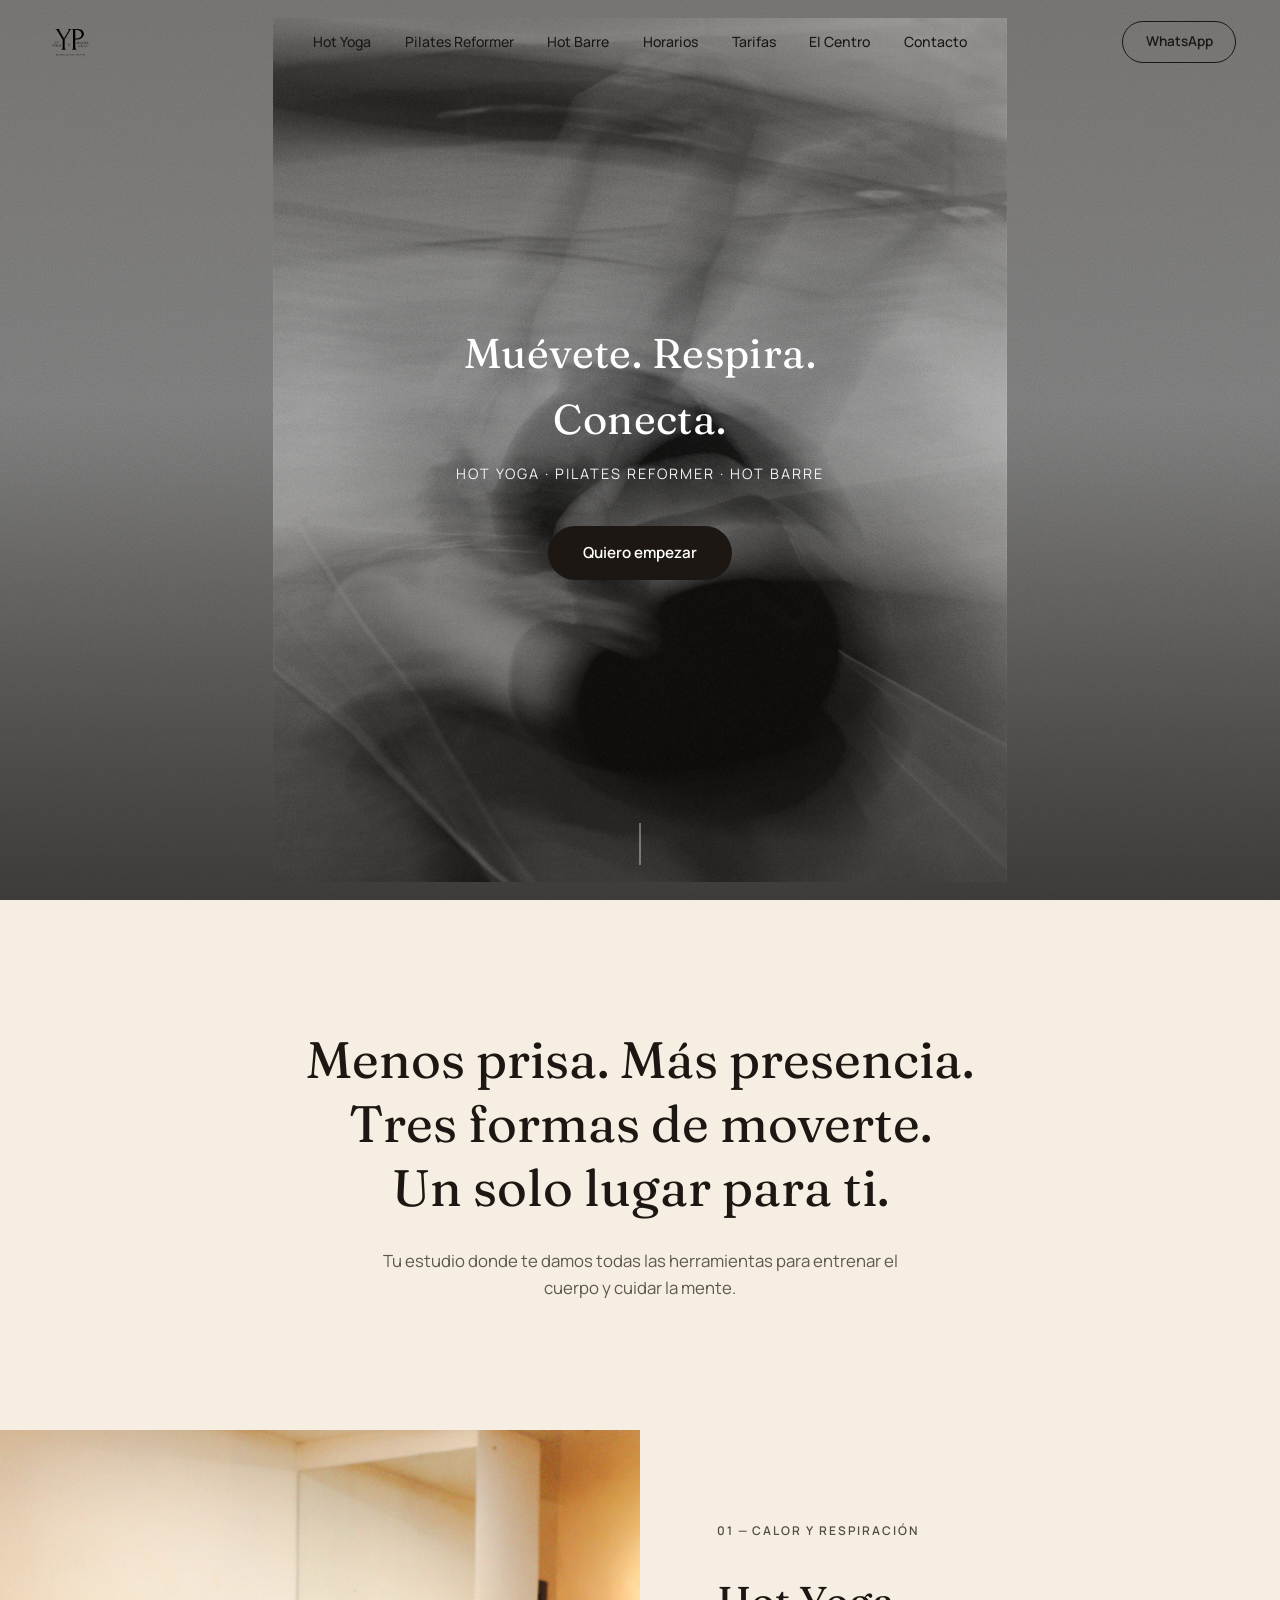
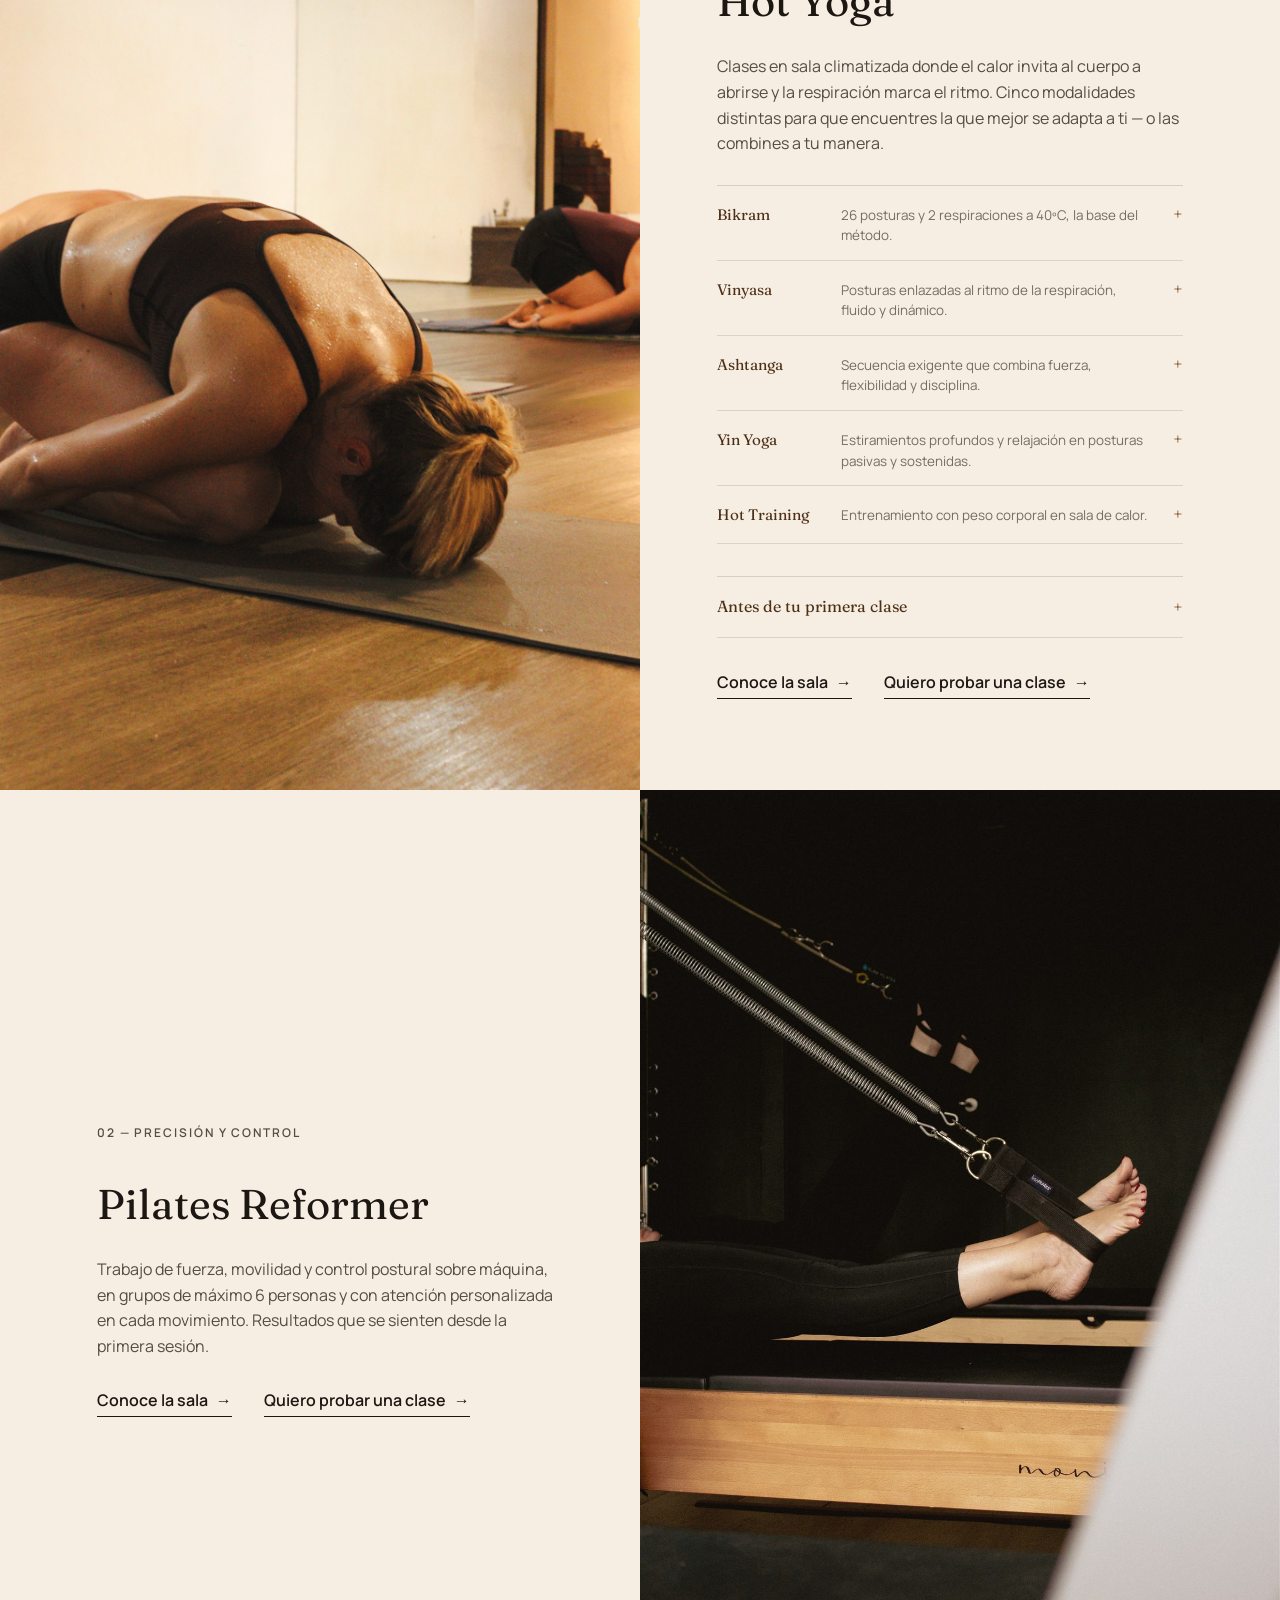
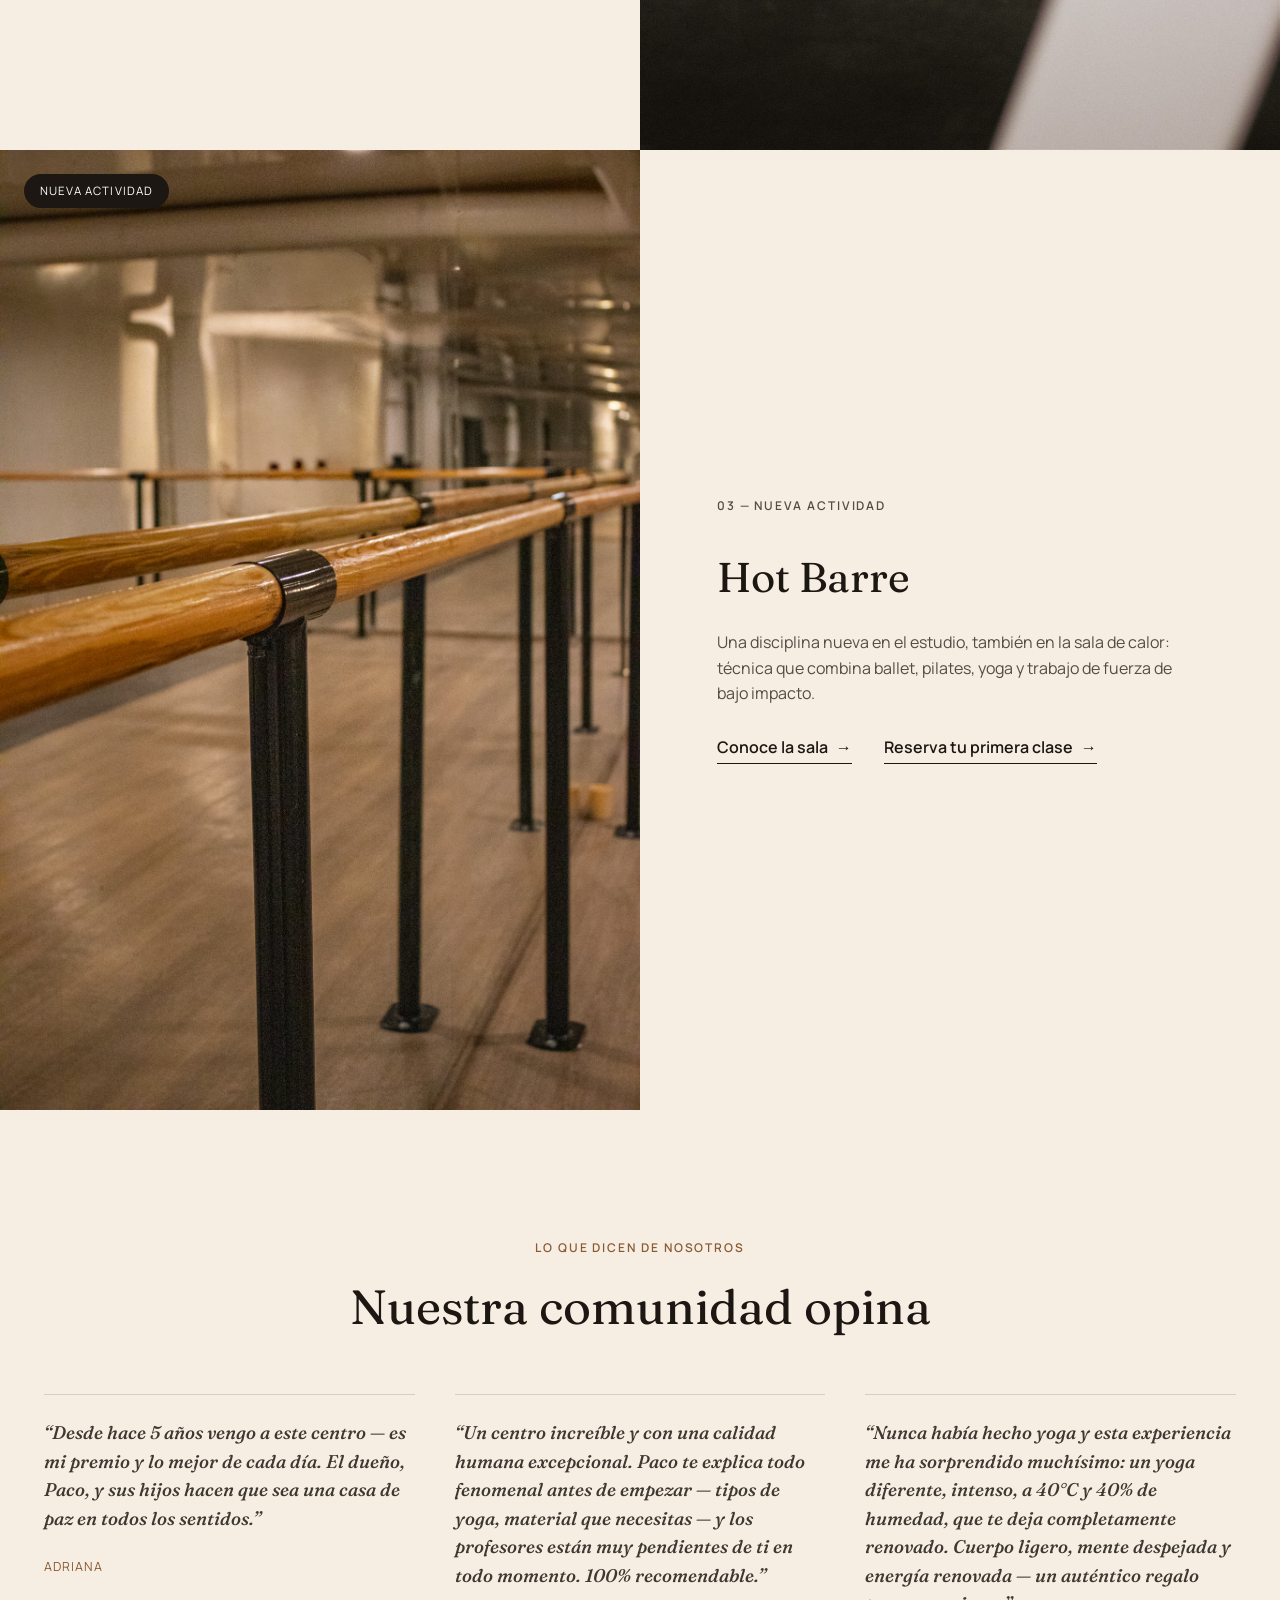
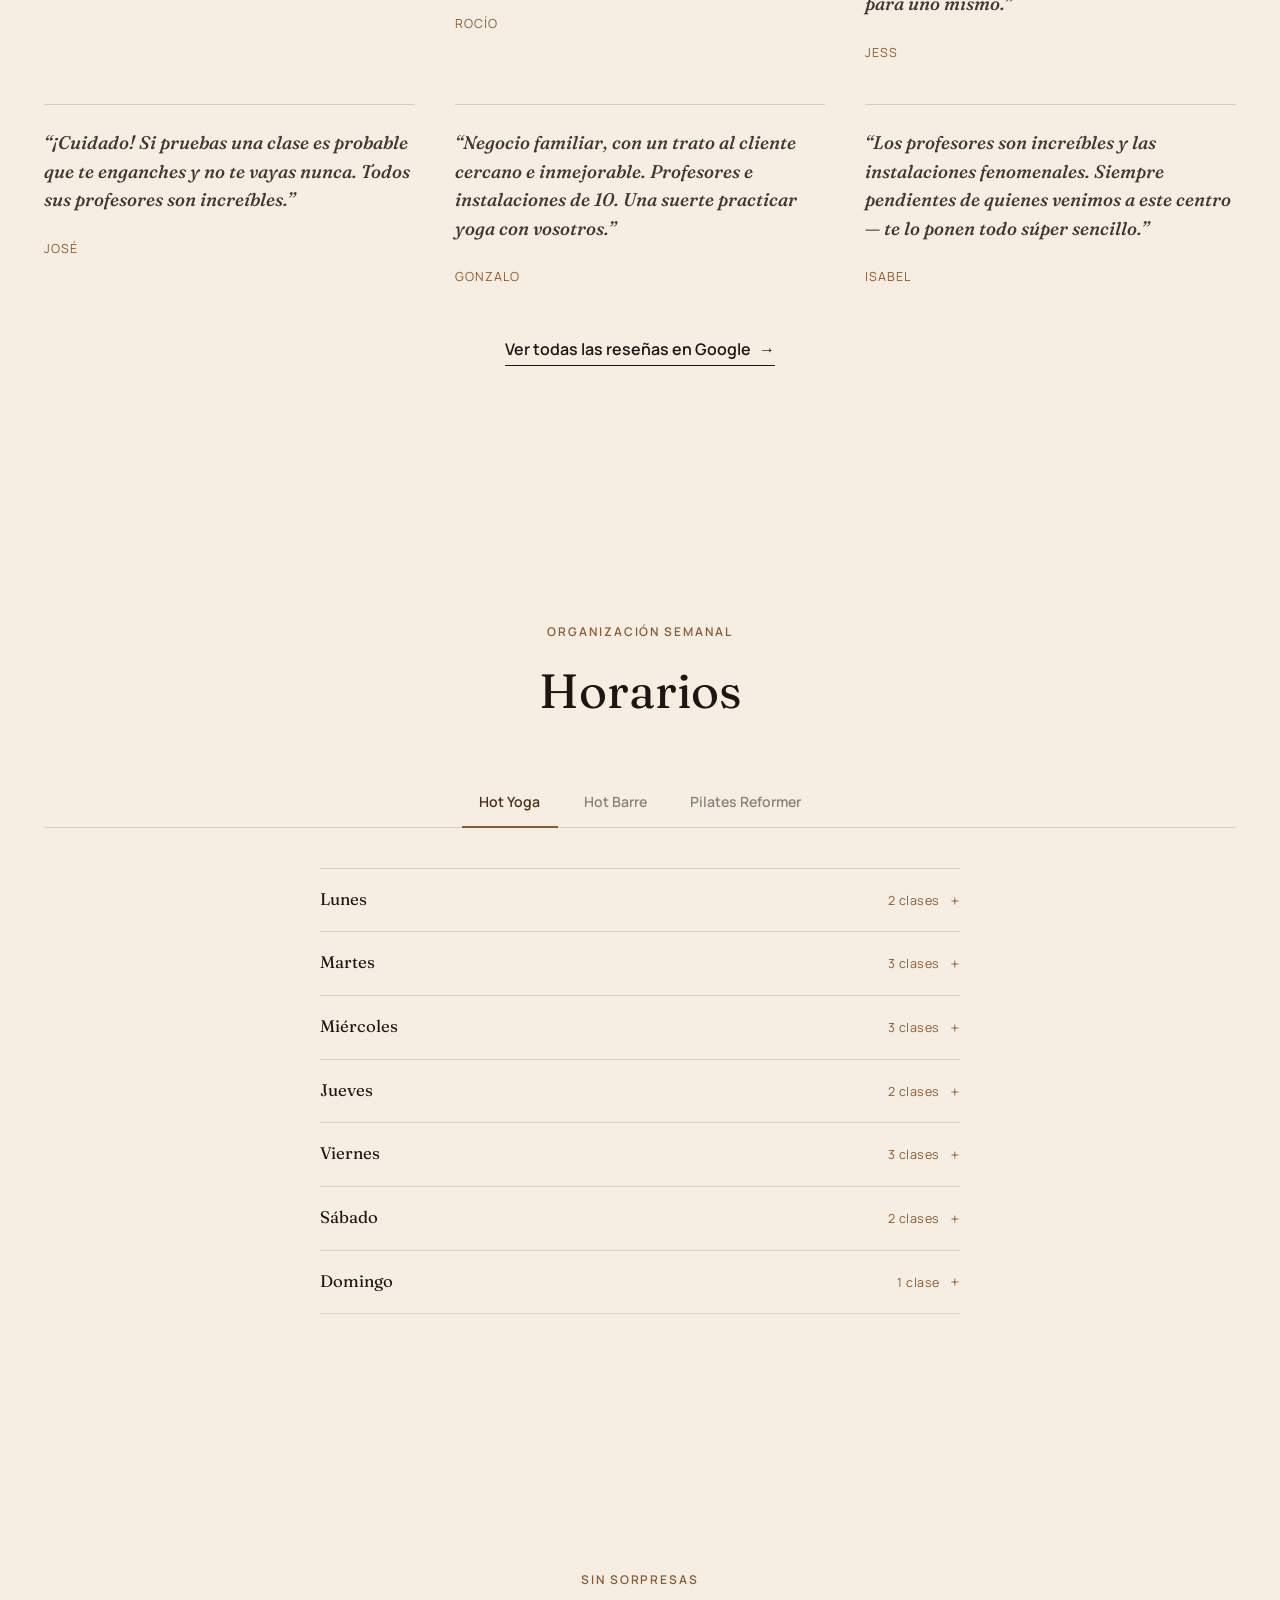
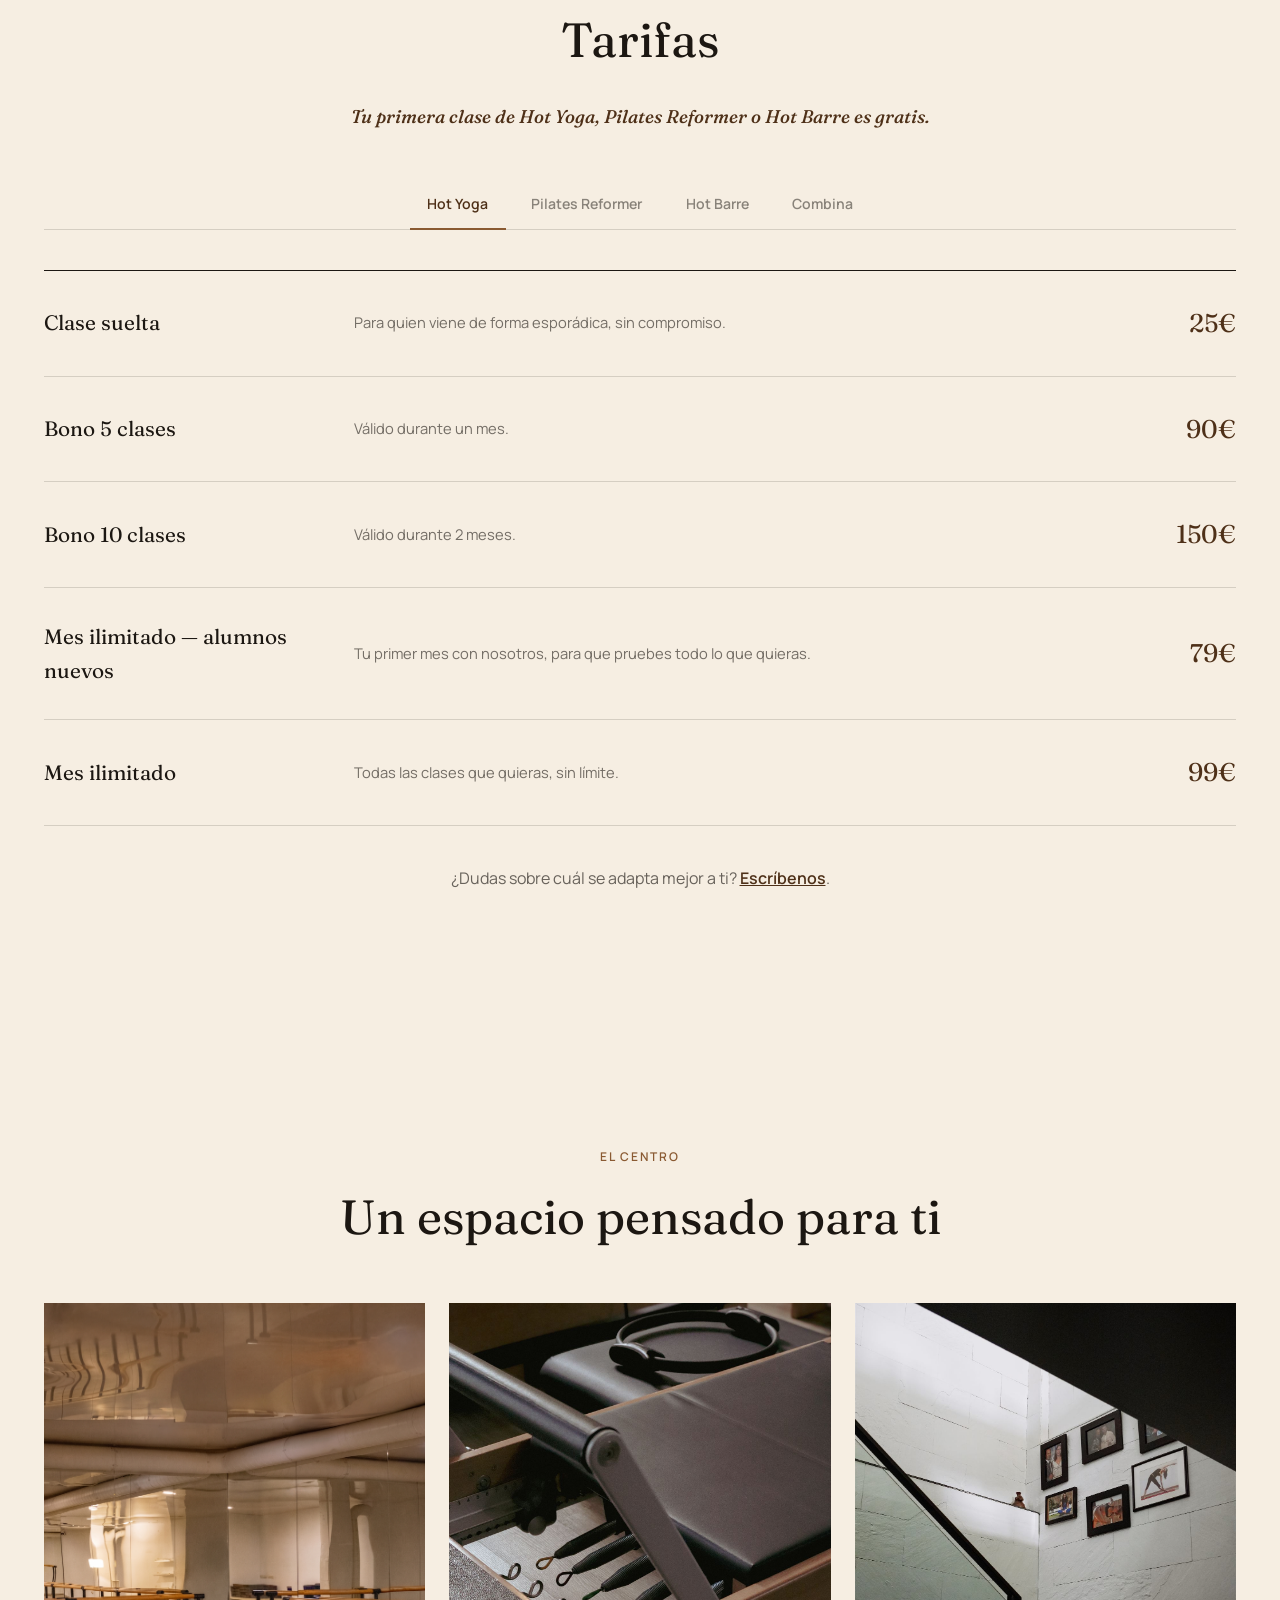
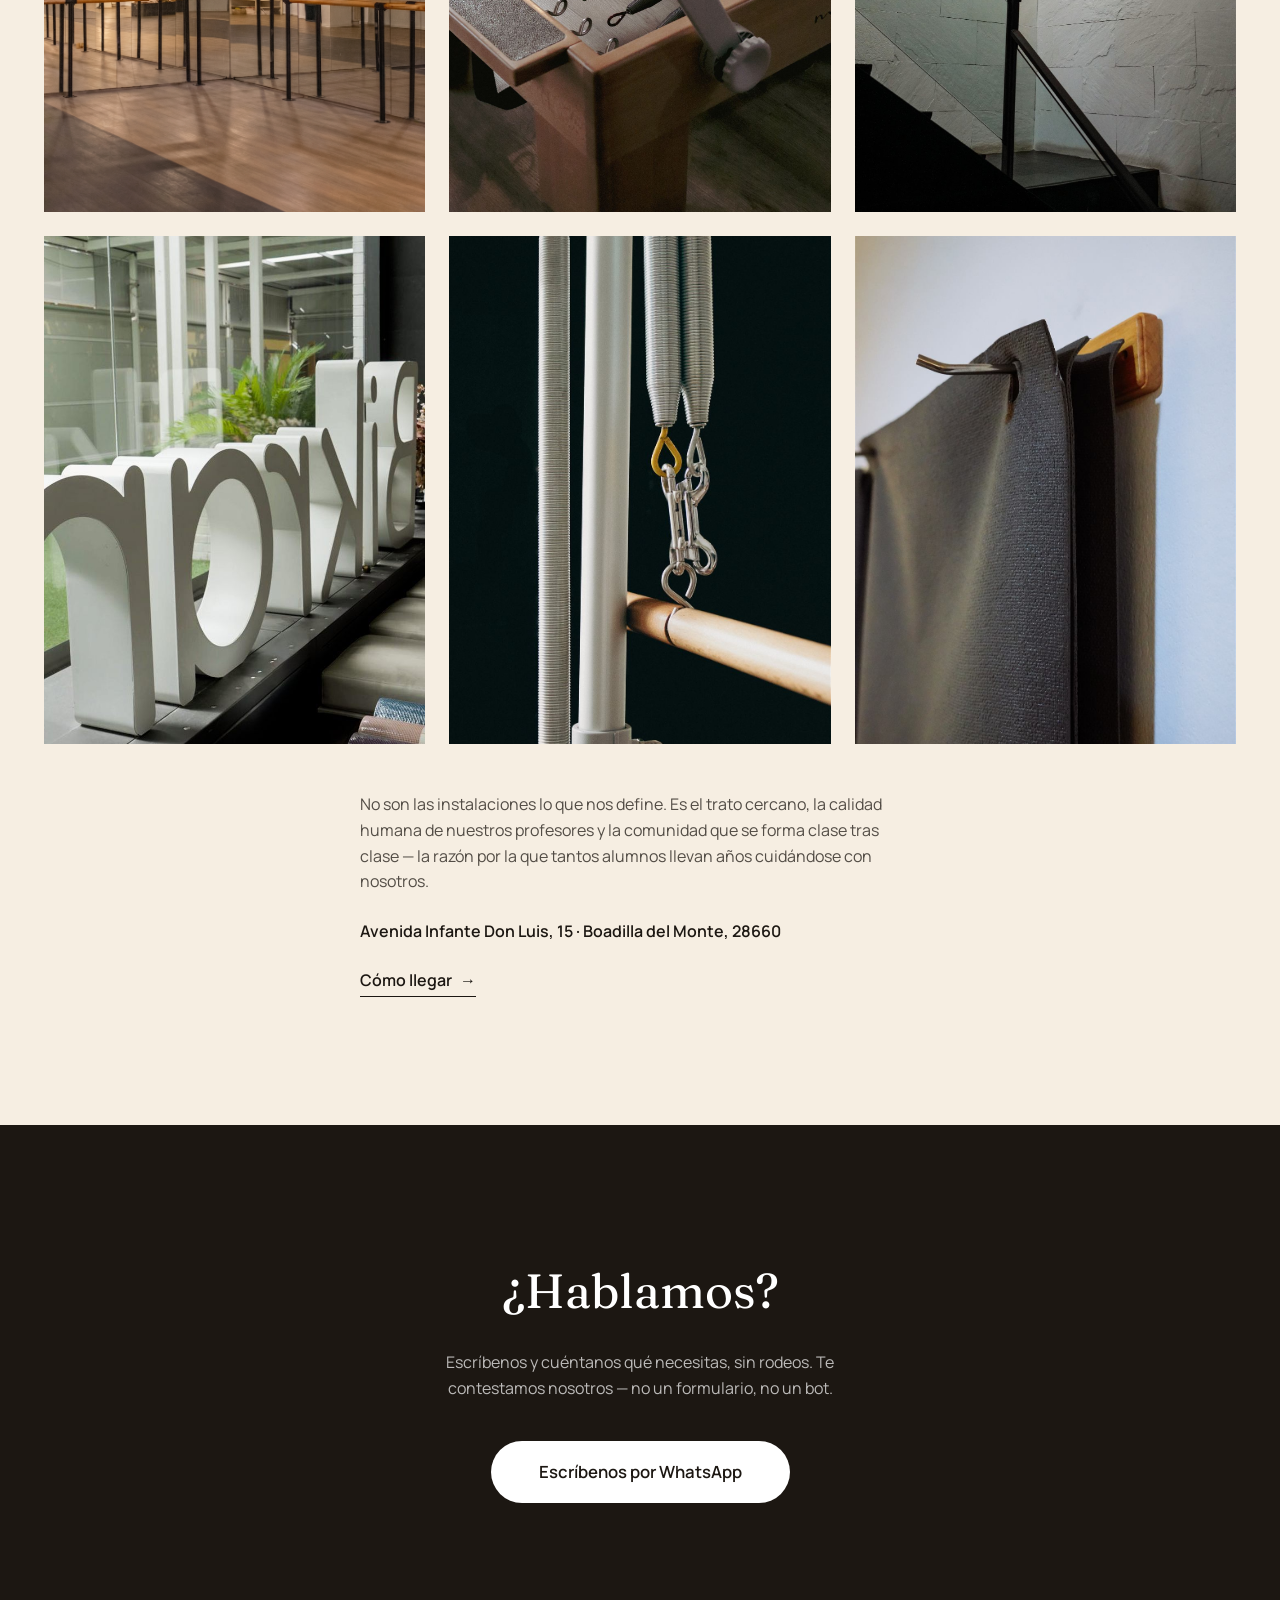
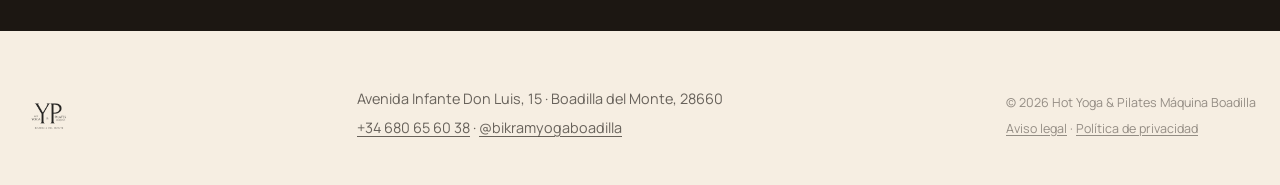
==== commit cdf1083a: "Reorder Horarios tabs: Hot Yoga, Hot Barre, Pilates Reformer Co-Authored-By: Claude Sonnet 5 <norepl" ====
--- a/index.html
+++ b/index.html
@@ -306,8 +306,8 @@
 
     <div class="tabs-nav reveal" role="tablist">
       <button class="tab-btn is-active" data-panel="hy" role="tab" aria-selected="true">Hot Yoga</button>
+      <button class="tab-btn" data-panel="ba" role="tab" aria-selected="false">Hot Barre</button>
       <button class="tab-btn" data-panel="pr" role="tab" aria-selected="false">Pilates Reformer</button>
-      <button class="tab-btn" data-panel="ba" role="tab" aria-selected="false">Hot Barre</button>
     </div>
 
     <!-- EDITAR: horario real de Hot Yoga (ya actualizado con el horario vigente) -->
@@ -364,6 +364,36 @@
             <li><span class="class-time">10:30 – 12:00</span><span class="class-name">Bikram Silencio*</span></li>
           </ul>
           <p class="day-note">* Clase no guiada — el profesor solo marca los cambios de postura. No apta para alumnos nuevos; recomendamos haber asistido antes a alguna clase de Bikram.</p>
+        </details>
+      </div>
+    </div>
+
+    <!-- EDITAR: horario de Hot Barre - confirmar duracion exacta de cada clase -->
+    <div class="tab-panel" data-panel="ba" hidden>
+      <div class="day-list">
+        <details class="day-item">
+          <summary><span class="day-name">Lunes</span><span class="day-count">1 clase</span></summary>
+          <ul class="day-classes">
+            <li><span class="class-time">10:00 – 11:00</span><span class="class-name">Hot Barre</span></li>
+          </ul>
+        </details>
+        <details class="day-item">
+          <summary><span class="day-name">Martes</span><span class="day-count">1 clase</span></summary>
+          <ul class="day-classes">
+            <li><span class="class-time">19:30 – 20:30</span><span class="class-name">Hot Barre</span></li>
+          </ul>
+        </details>
+        <details class="day-item">
+          <summary><span class="day-name">Miércoles</span><span class="day-count">1 clase</span></summary>
+          <ul class="day-classes">
+            <li><span class="class-time">14:30 – 15:30</span><span class="class-name">Hot Barre</span></li>
+          </ul>
+        </details>
+        <details class="day-item">
+          <summary><span class="day-name">Jueves</span><span class="day-count">1 clase</span></summary>
+          <ul class="day-classes">
+            <li><span class="class-time">19:30 – 20:30</span><span class="class-name">Hot Barre</span></li>
+          </ul>
         </details>
       </div>
     </div>
@@ -440,36 +470,6 @@
           <ul class="day-classes">
             <li><span class="class-time">11:30 – 12:30</span><span class="class-name">Pilates Reformer</span></li>
             <li><span class="class-time">12:30 – 13:30</span><span class="class-name">Pilates Reformer</span></li>
-          </ul>
-        </details>
-      </div>
-    </div>
-
-    <!-- EDITAR: horario de Hot Barre - confirmar duracion exacta de cada clase -->
-    <div class="tab-panel" data-panel="ba" hidden>
-      <div class="day-list">
-        <details class="day-item">
-          <summary><span class="day-name">Lunes</span><span class="day-count">1 clase</span></summary>
-          <ul class="day-classes">
-            <li><span class="class-time">10:00 – 11:00</span><span class="class-name">Hot Barre</span></li>
-          </ul>
-        </details>
-        <details class="day-item">
-          <summary><span class="day-name">Martes</span><span class="day-count">1 clase</span></summary>
-          <ul class="day-classes">
-            <li><span class="class-time">19:30 – 20:30</span><span class="class-name">Hot Barre</span></li>
-          </ul>
-        </details>
-        <details class="day-item">
-          <summary><span class="day-name">Miércoles</span><span class="day-count">1 clase</span></summary>
-          <ul class="day-classes">
-            <li><span class="class-time">14:30 – 15:30</span><span class="class-name">Hot Barre</span></li>
-          </ul>
-        </details>
-        <details class="day-item">
-          <summary><span class="day-name">Jueves</span><span class="day-count">1 clase</span></summary>
-          <ul class="day-classes">
-            <li><span class="class-time">19:30 – 20:30</span><span class="class-name">Hot Barre</span></li>
           </ul>
         </details>
       </div>
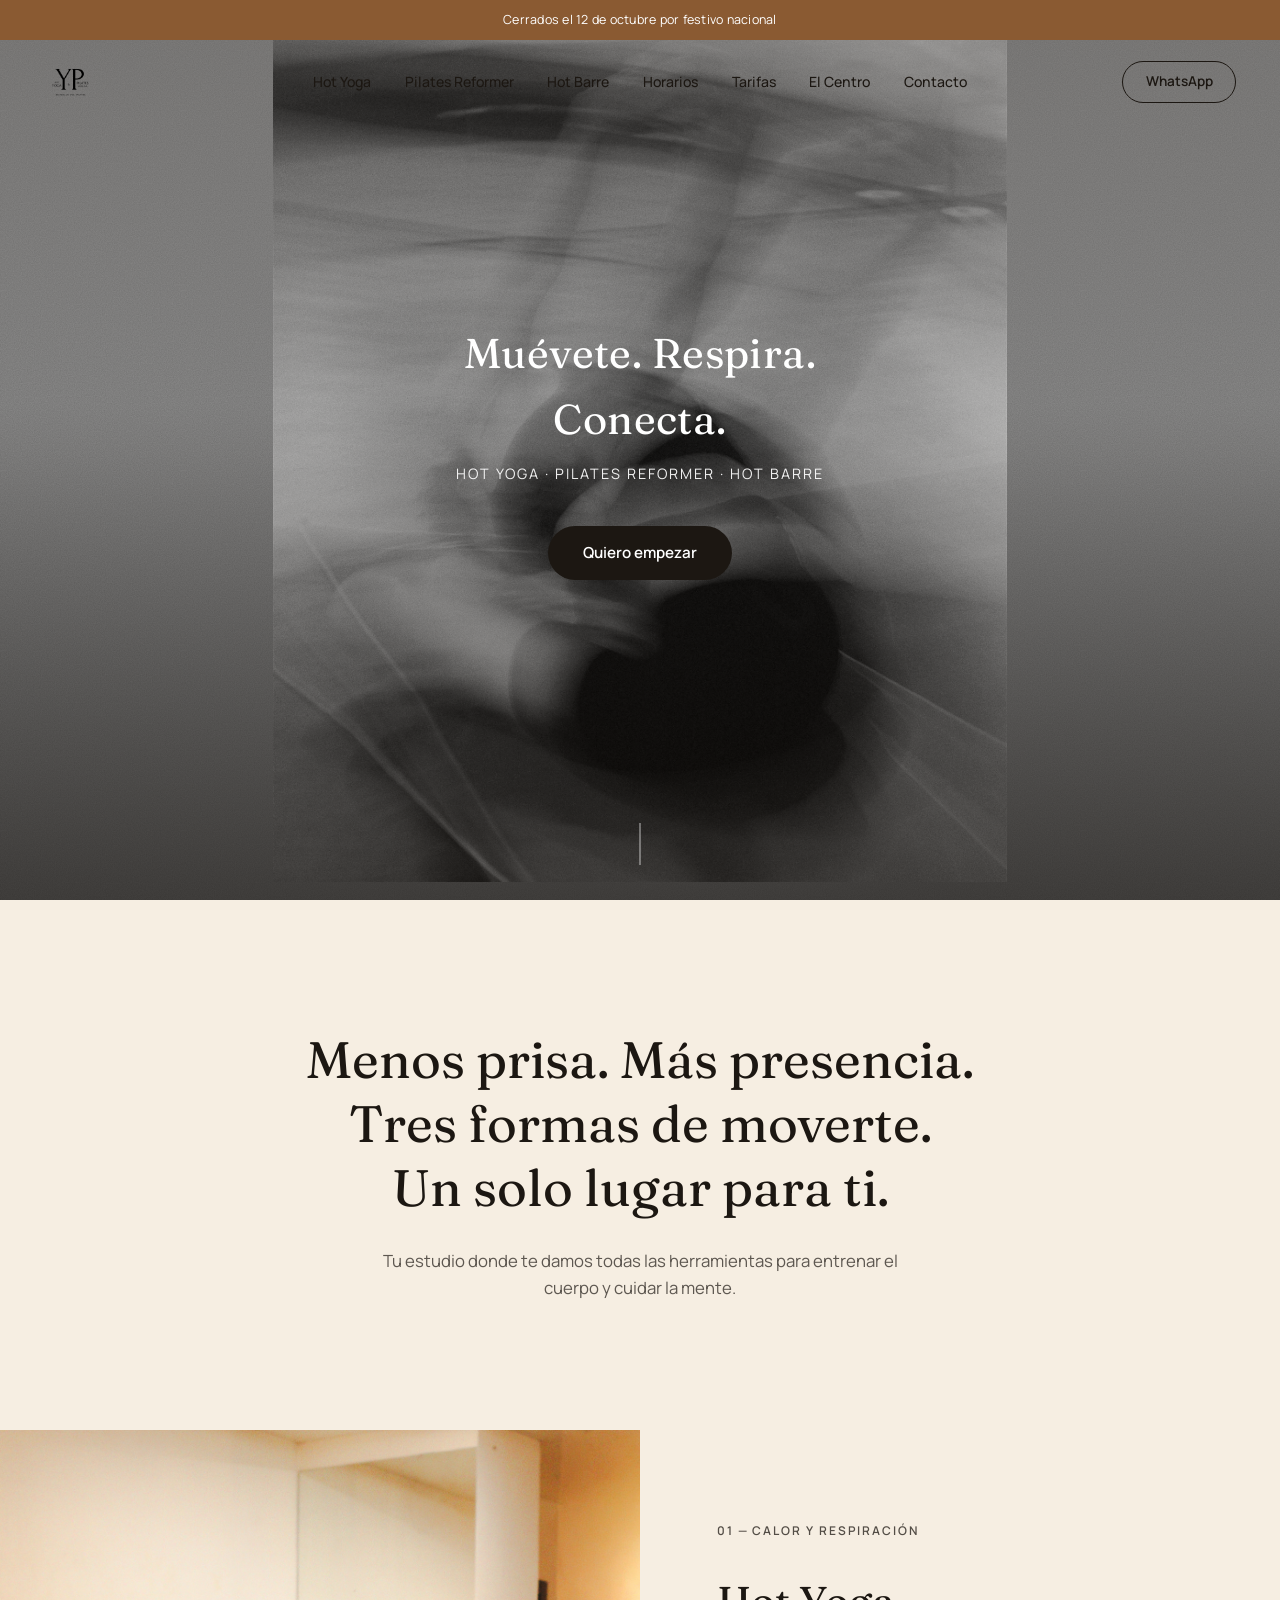
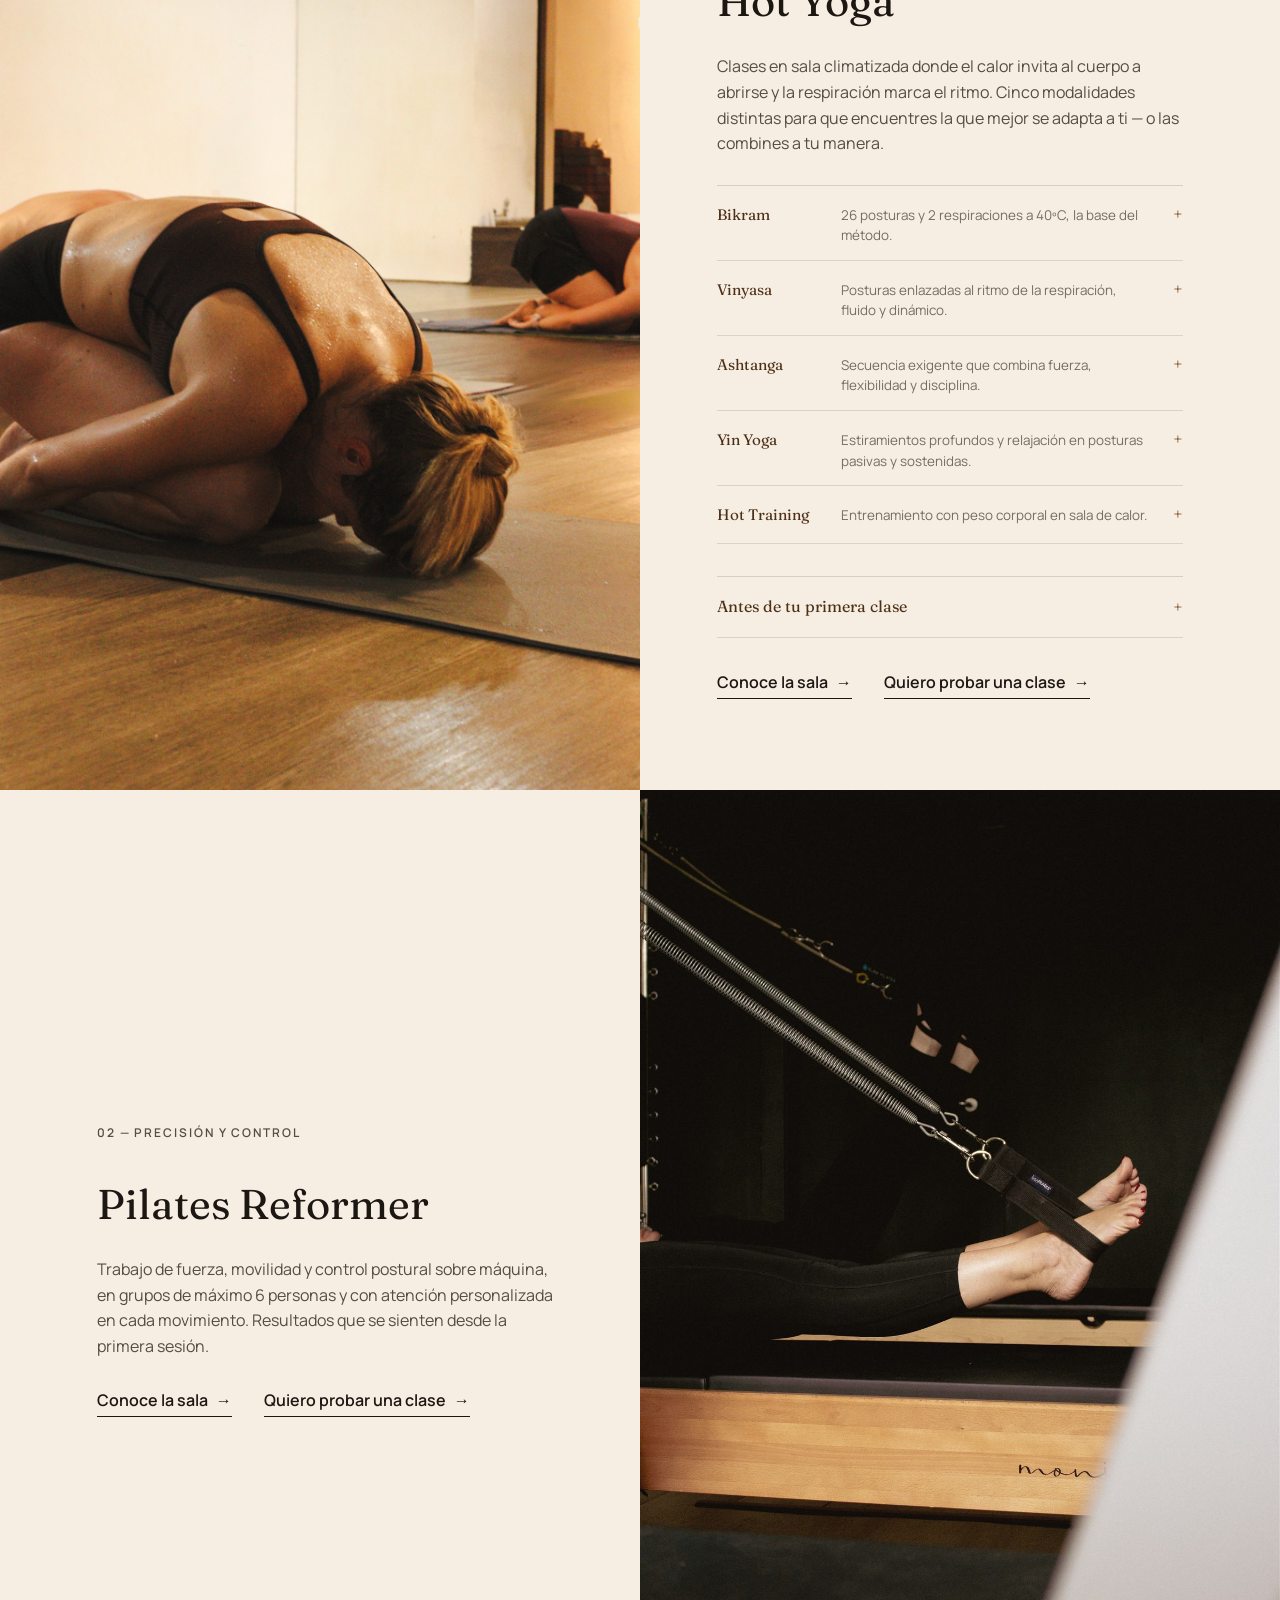
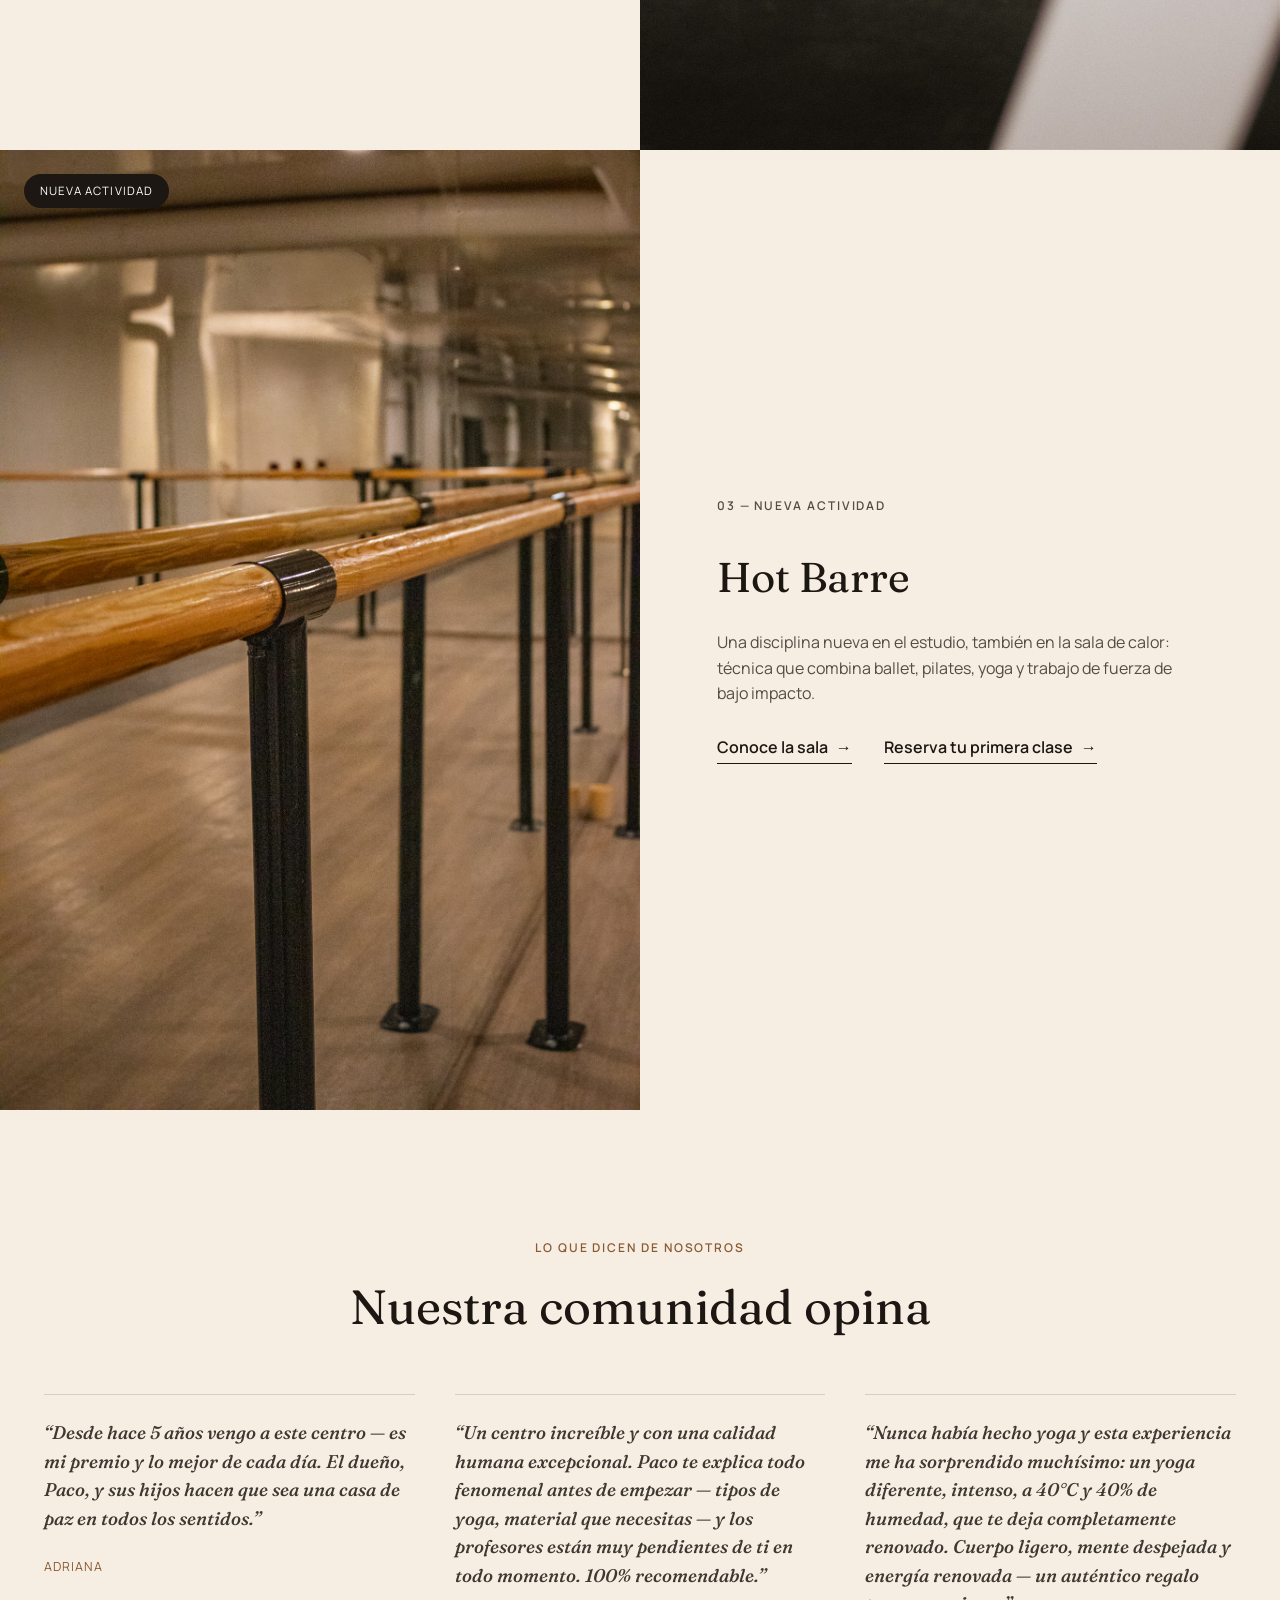
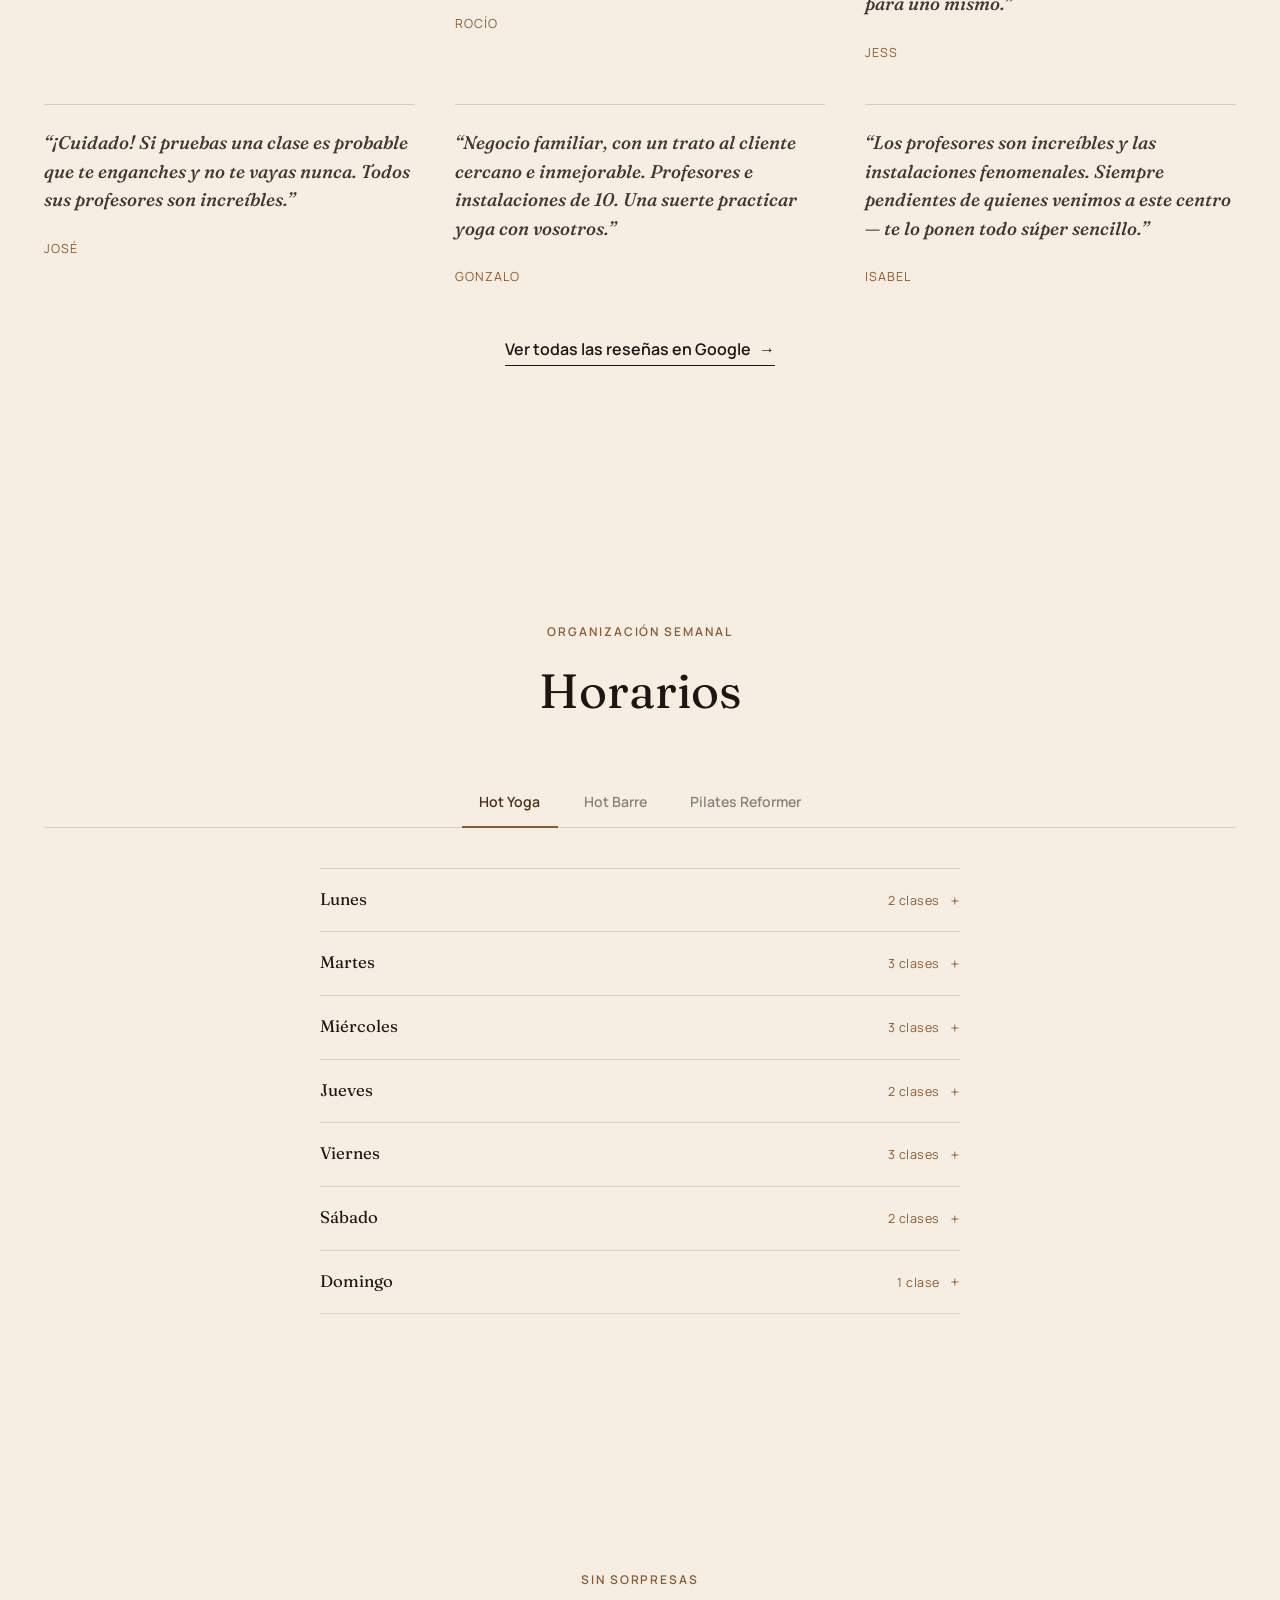
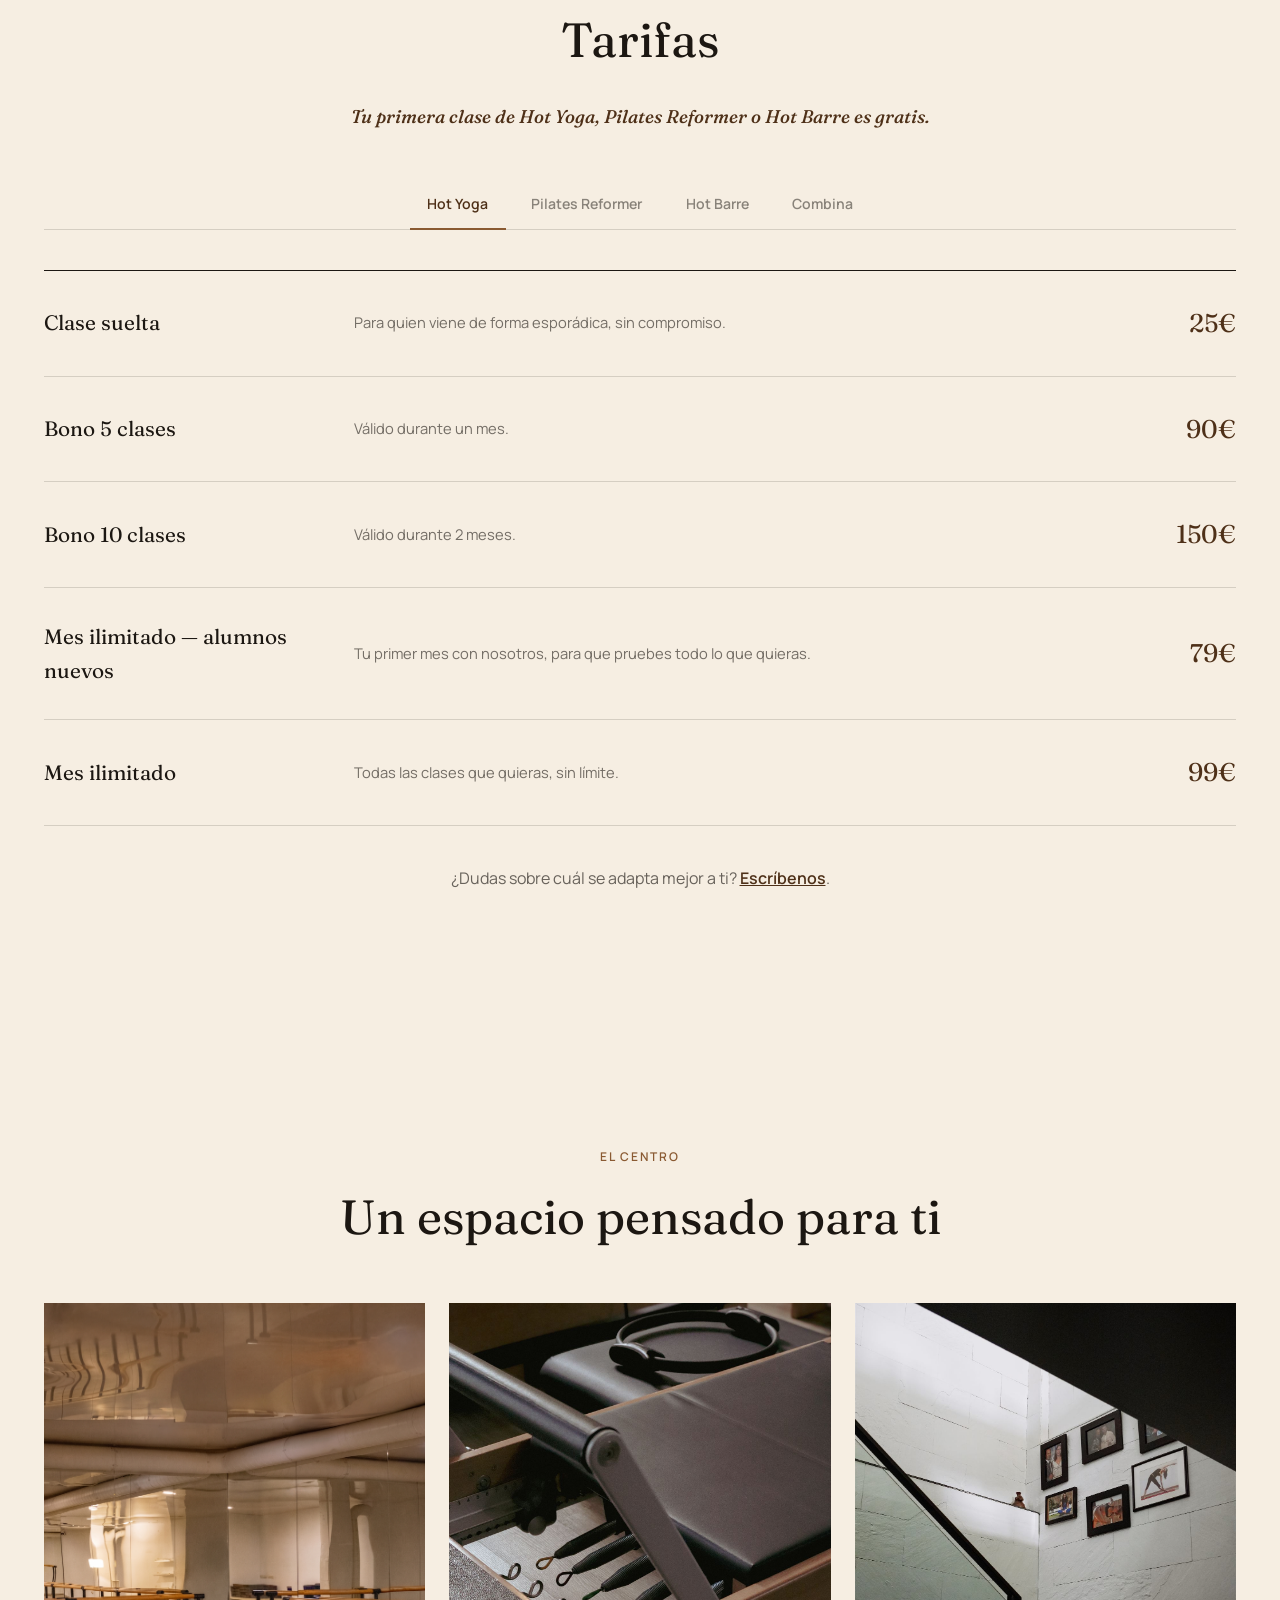
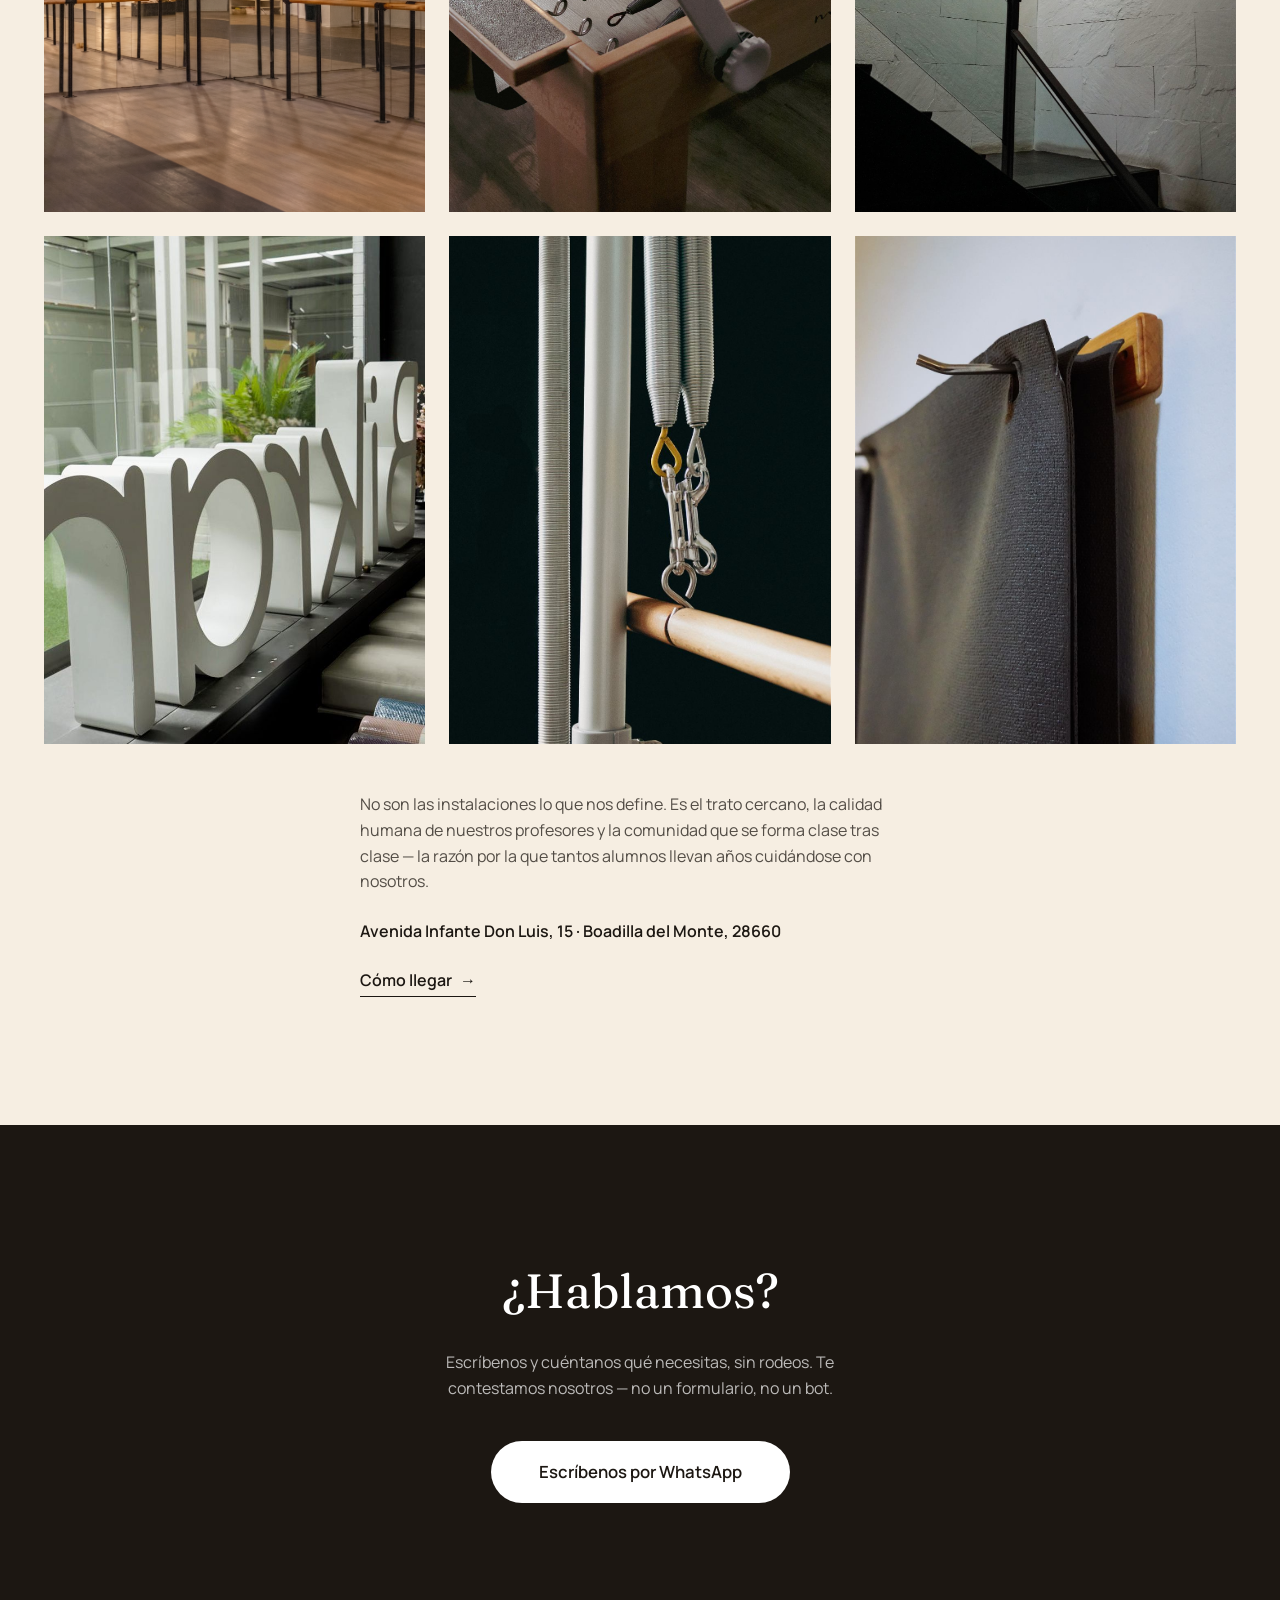
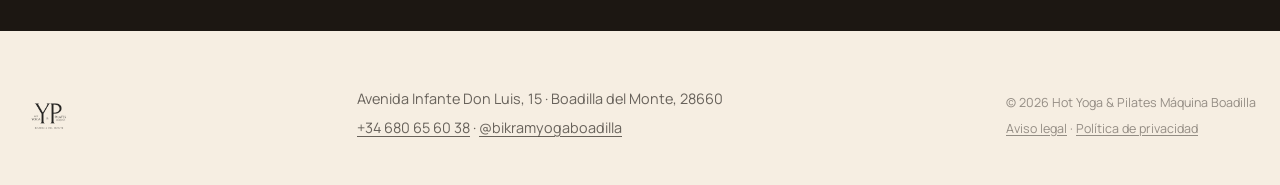
==== commit 6fe77b92: "Re-add announcement bar for Oct 12 national holiday closure Reuses the --announce-h/.announcement-ba" ====
--- a/index.html
+++ b/index.html
@@ -16,7 +16,7 @@
 
 <link rel="icon" href="assets/img/logo.png">
 <link rel="stylesheet" href="assets/css/fonts.css">
-<link rel="stylesheet" href="assets/css/style.css?v=2">
+<link rel="stylesheet" href="assets/css/style.css?v=3">
 
 <!-- SEO: Local Business structured data -->
 <script type="application/ld+json">
@@ -48,6 +48,9 @@
 </head>
 <body>
 
+<!-- ============ AVISO FESTIVO ============ -->
+<div class="announcement-bar">Cerrados el 12 de octubre por festivo nacional</div>
+
 <!-- ============ HEADER / NAV ============ -->
 <header class="site-header" id="siteHeader">
   <div class="header-inner">
--- a/assets/css/style.css
+++ b/assets/css/style.css
@@ -22,7 +22,7 @@
   --space-section: clamp(4rem, 10vw, 9rem);
   --container-max: 1240px;
   --header-h: 84px;
-  --announce-h: 0px;
+  --announce-h: 40px;
 
   --ease: cubic-bezier(0.16, 1, 0.3, 1);
 }
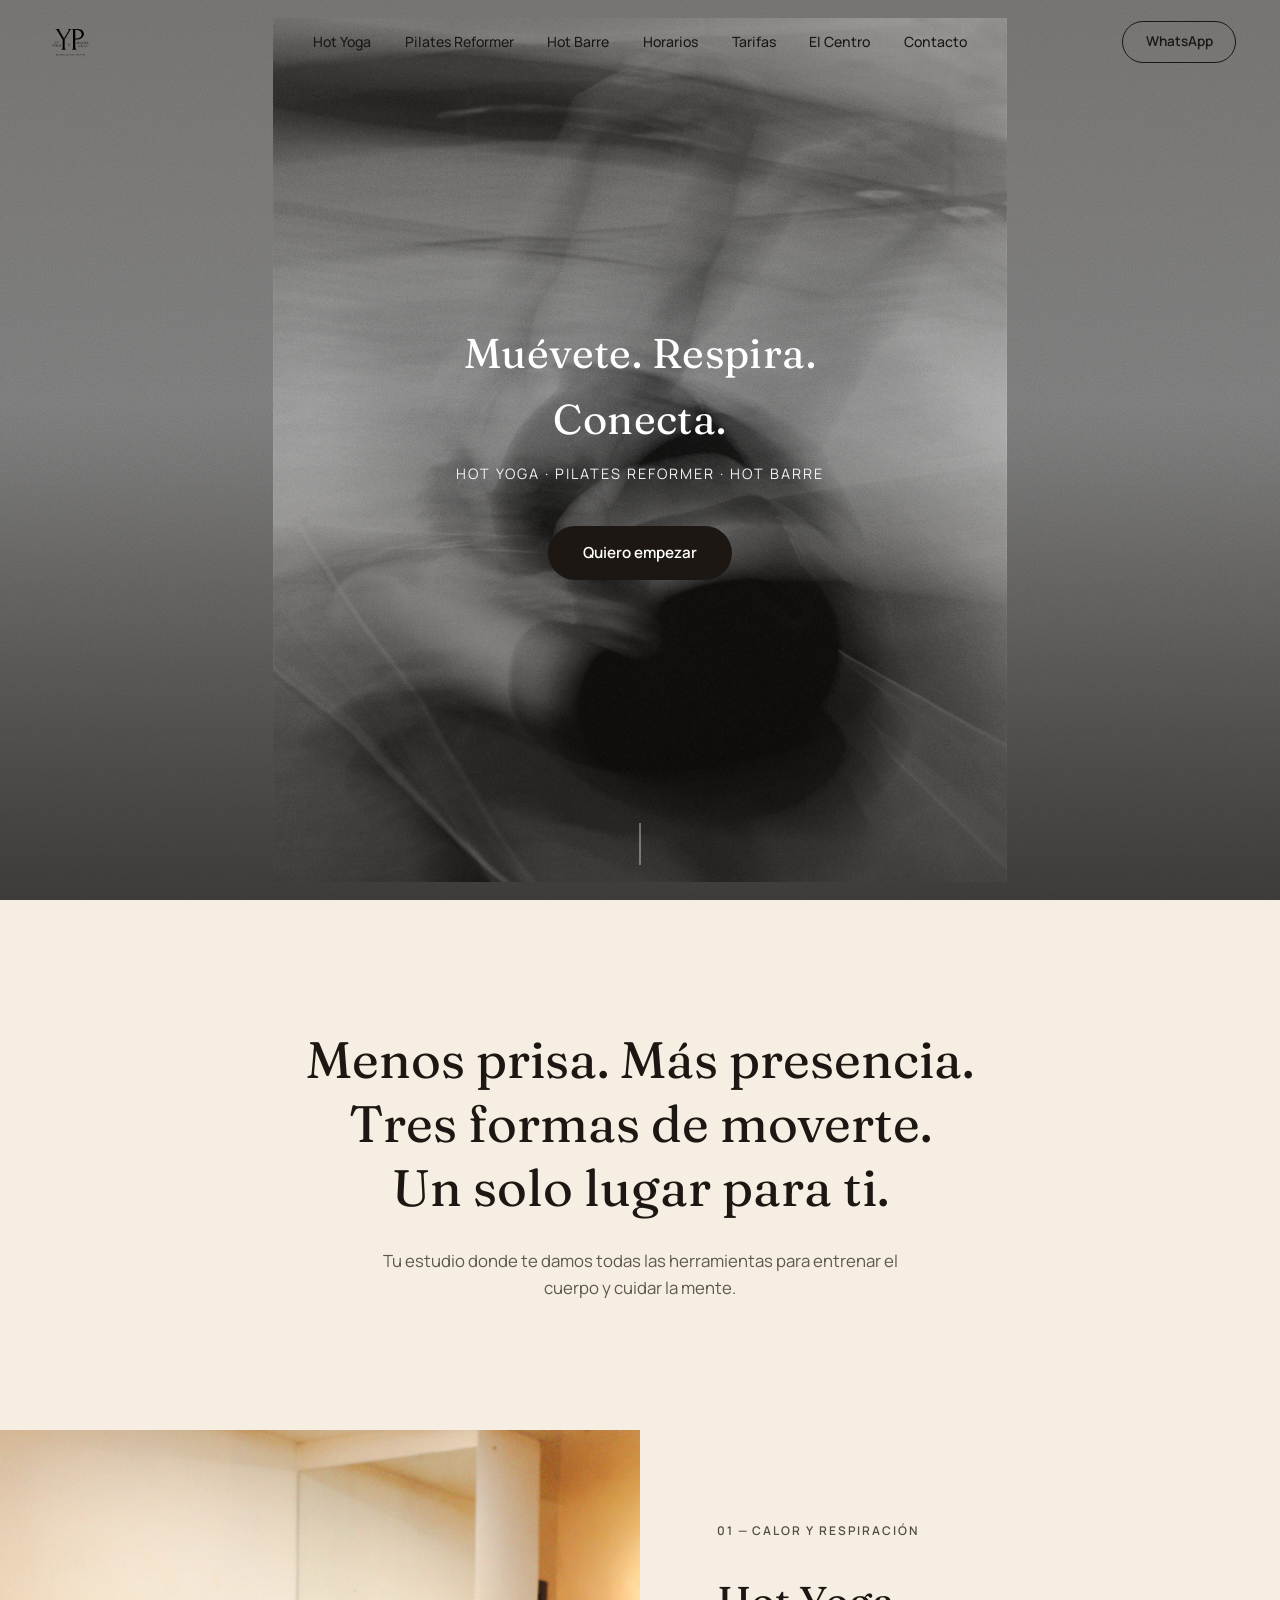
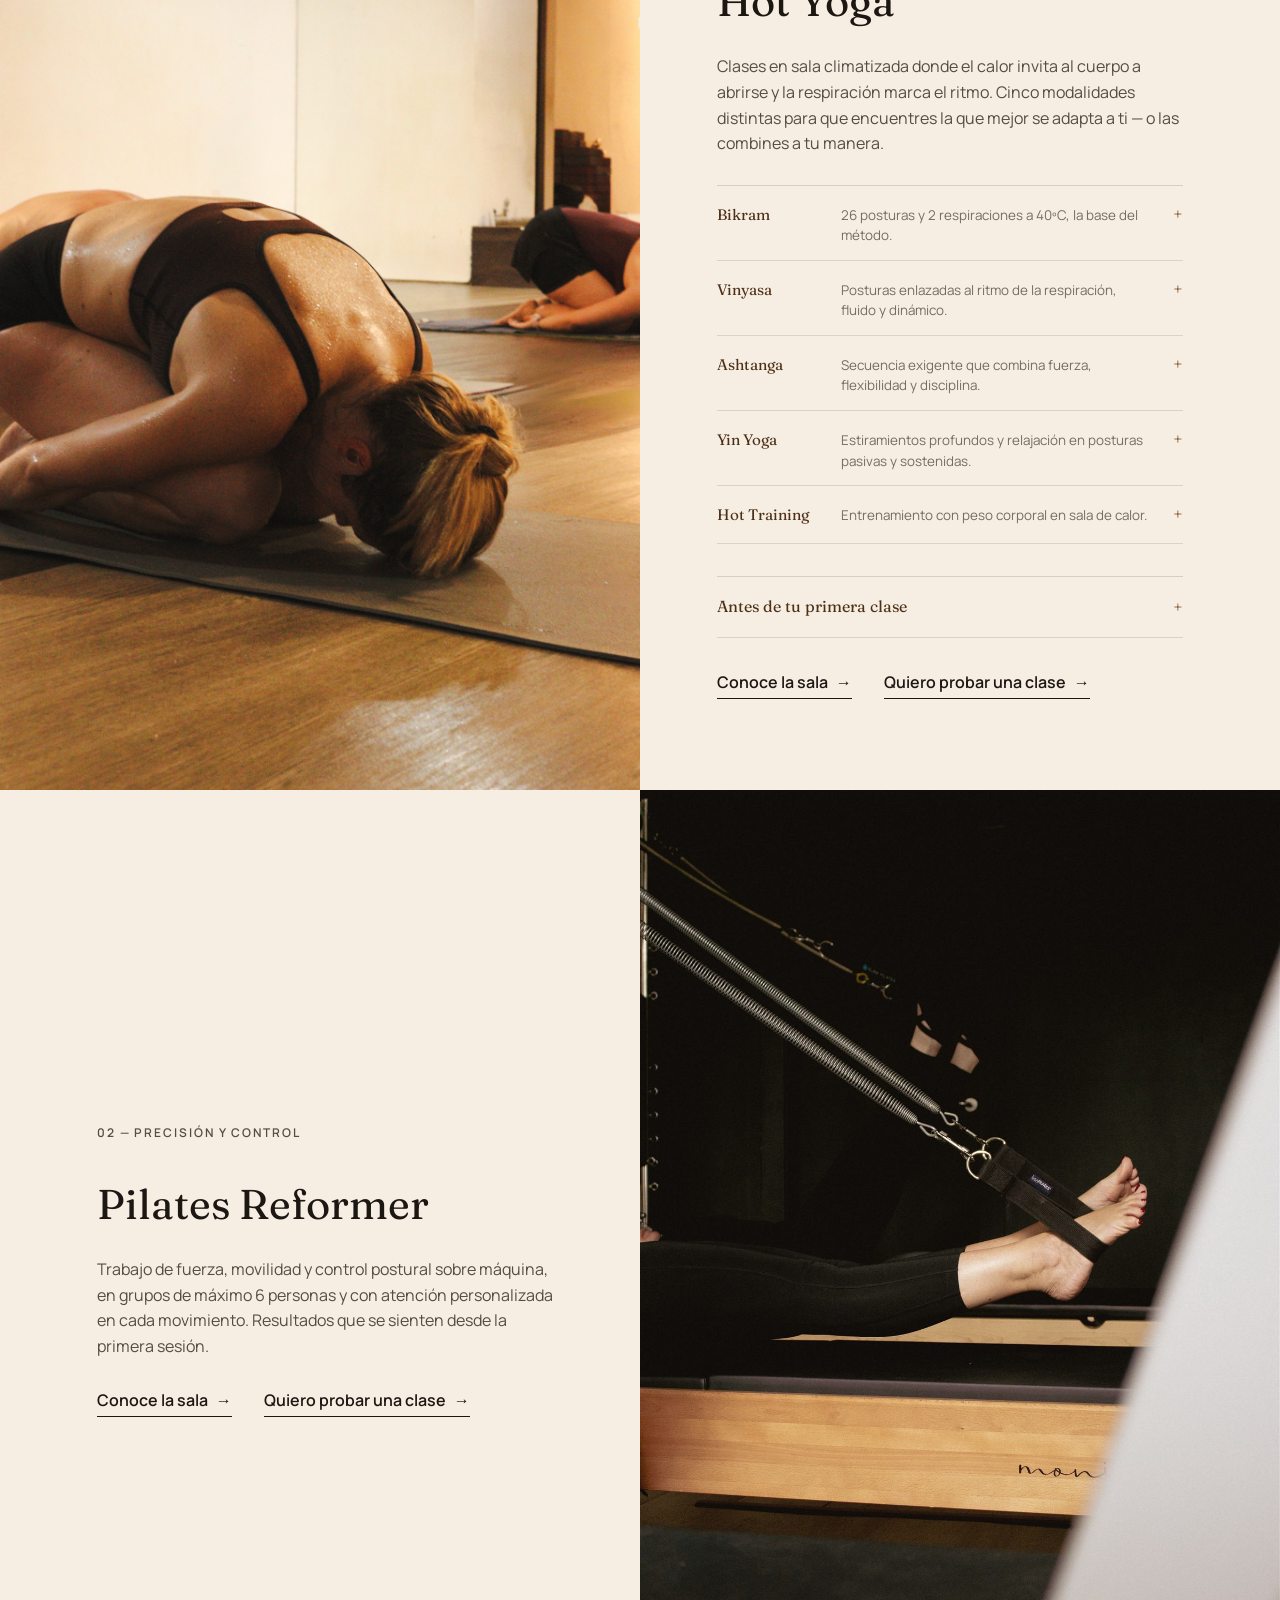
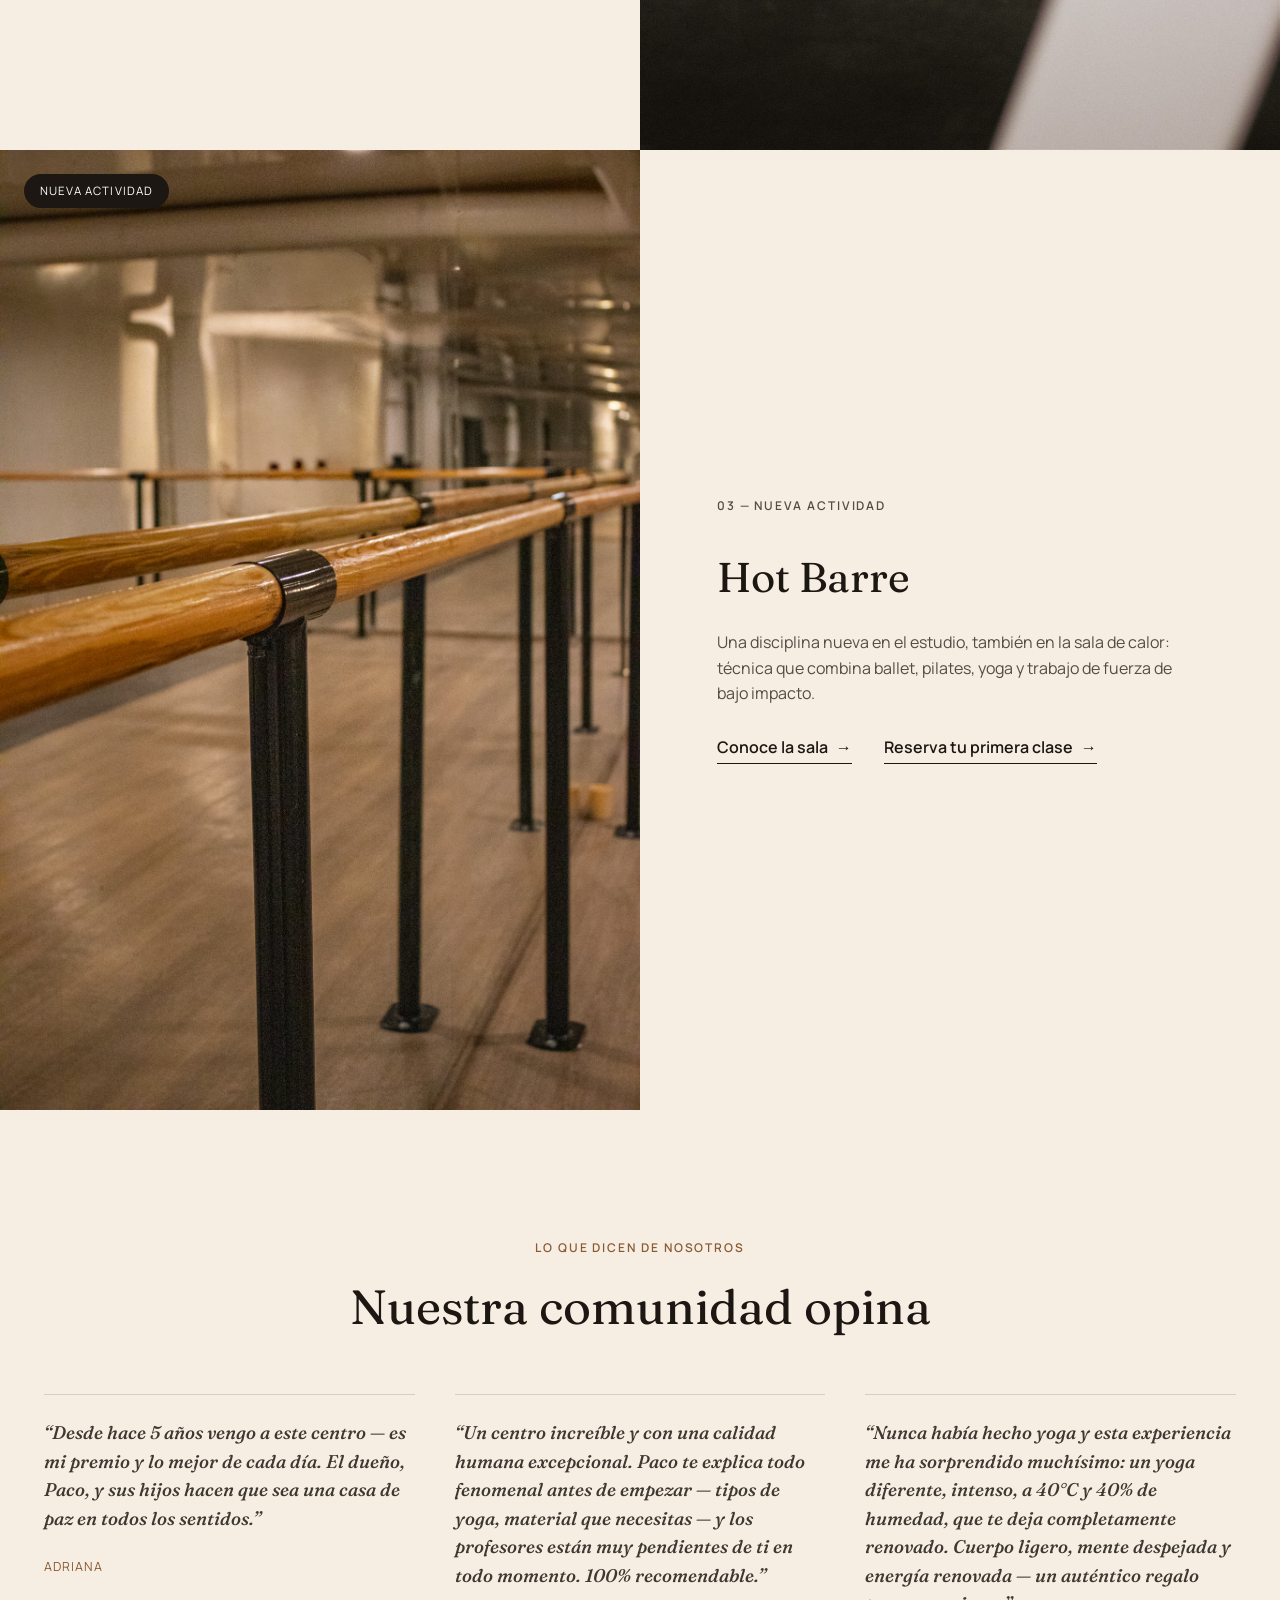
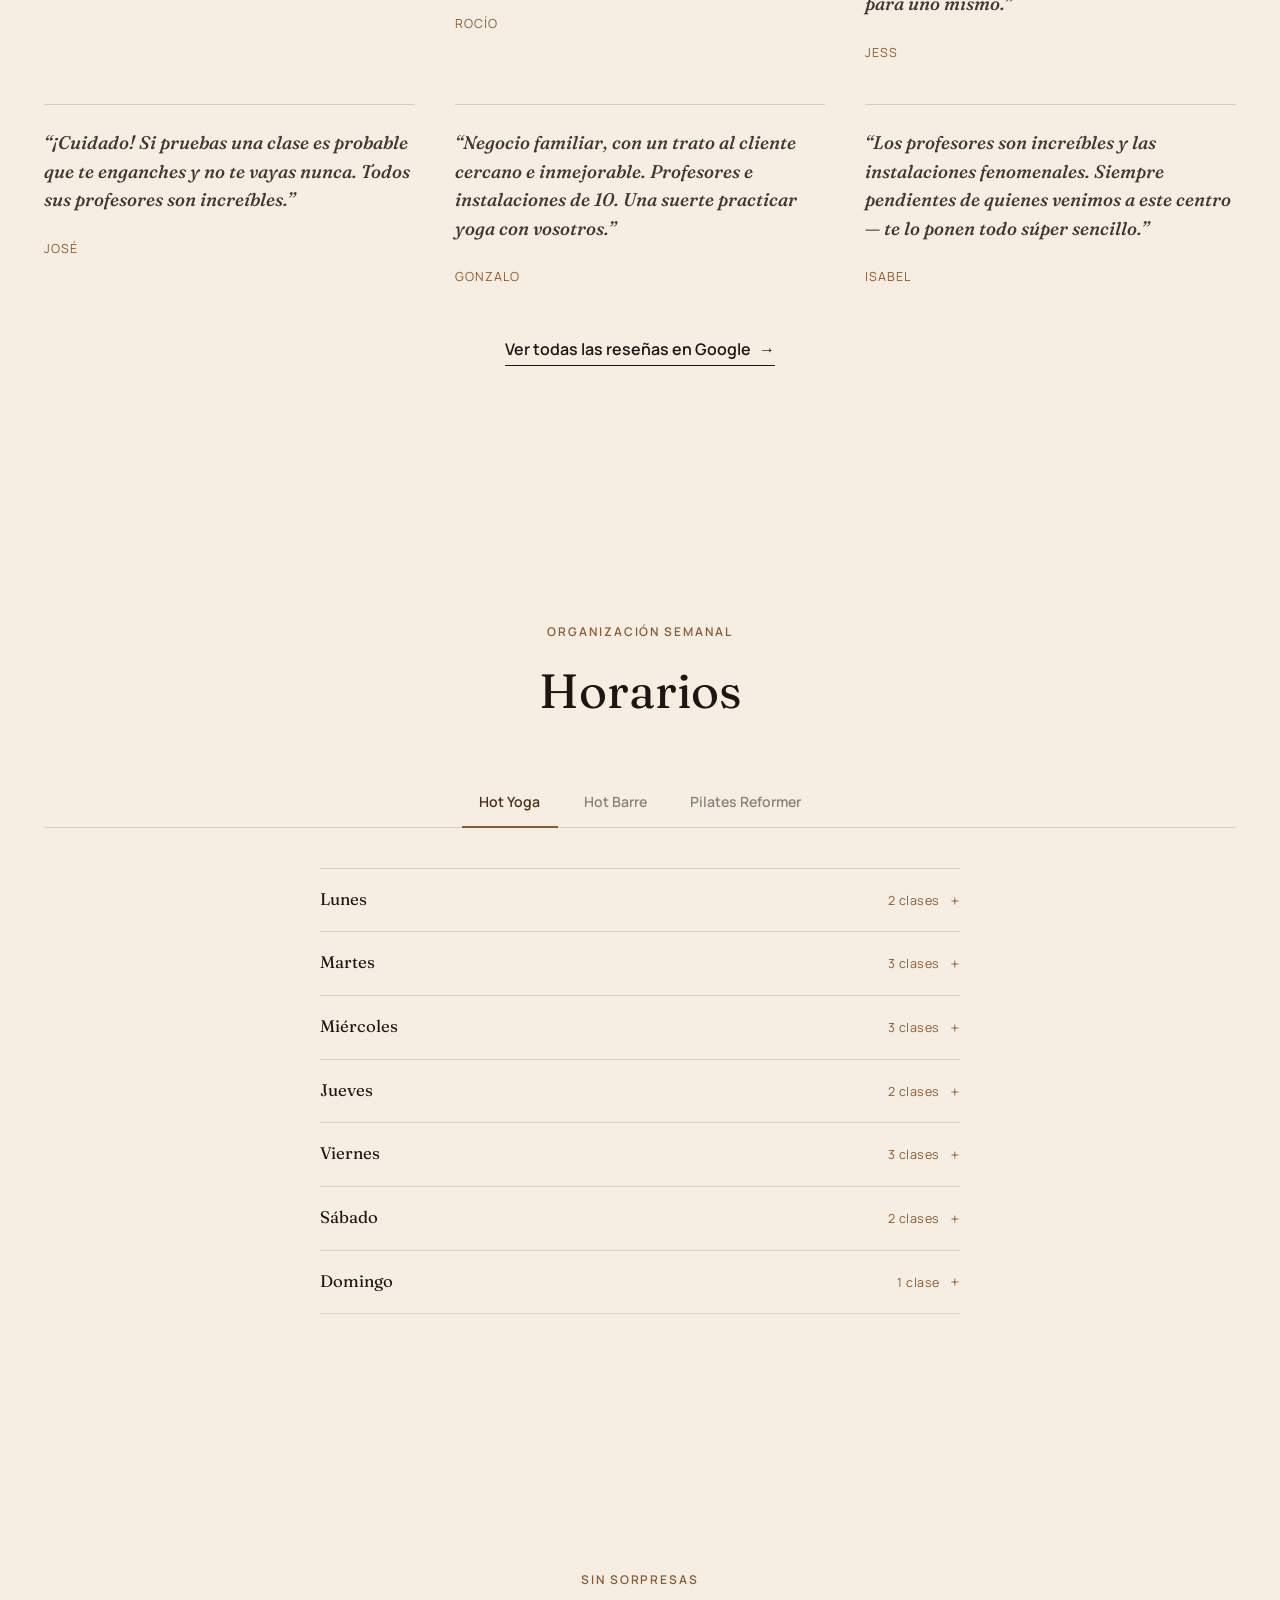
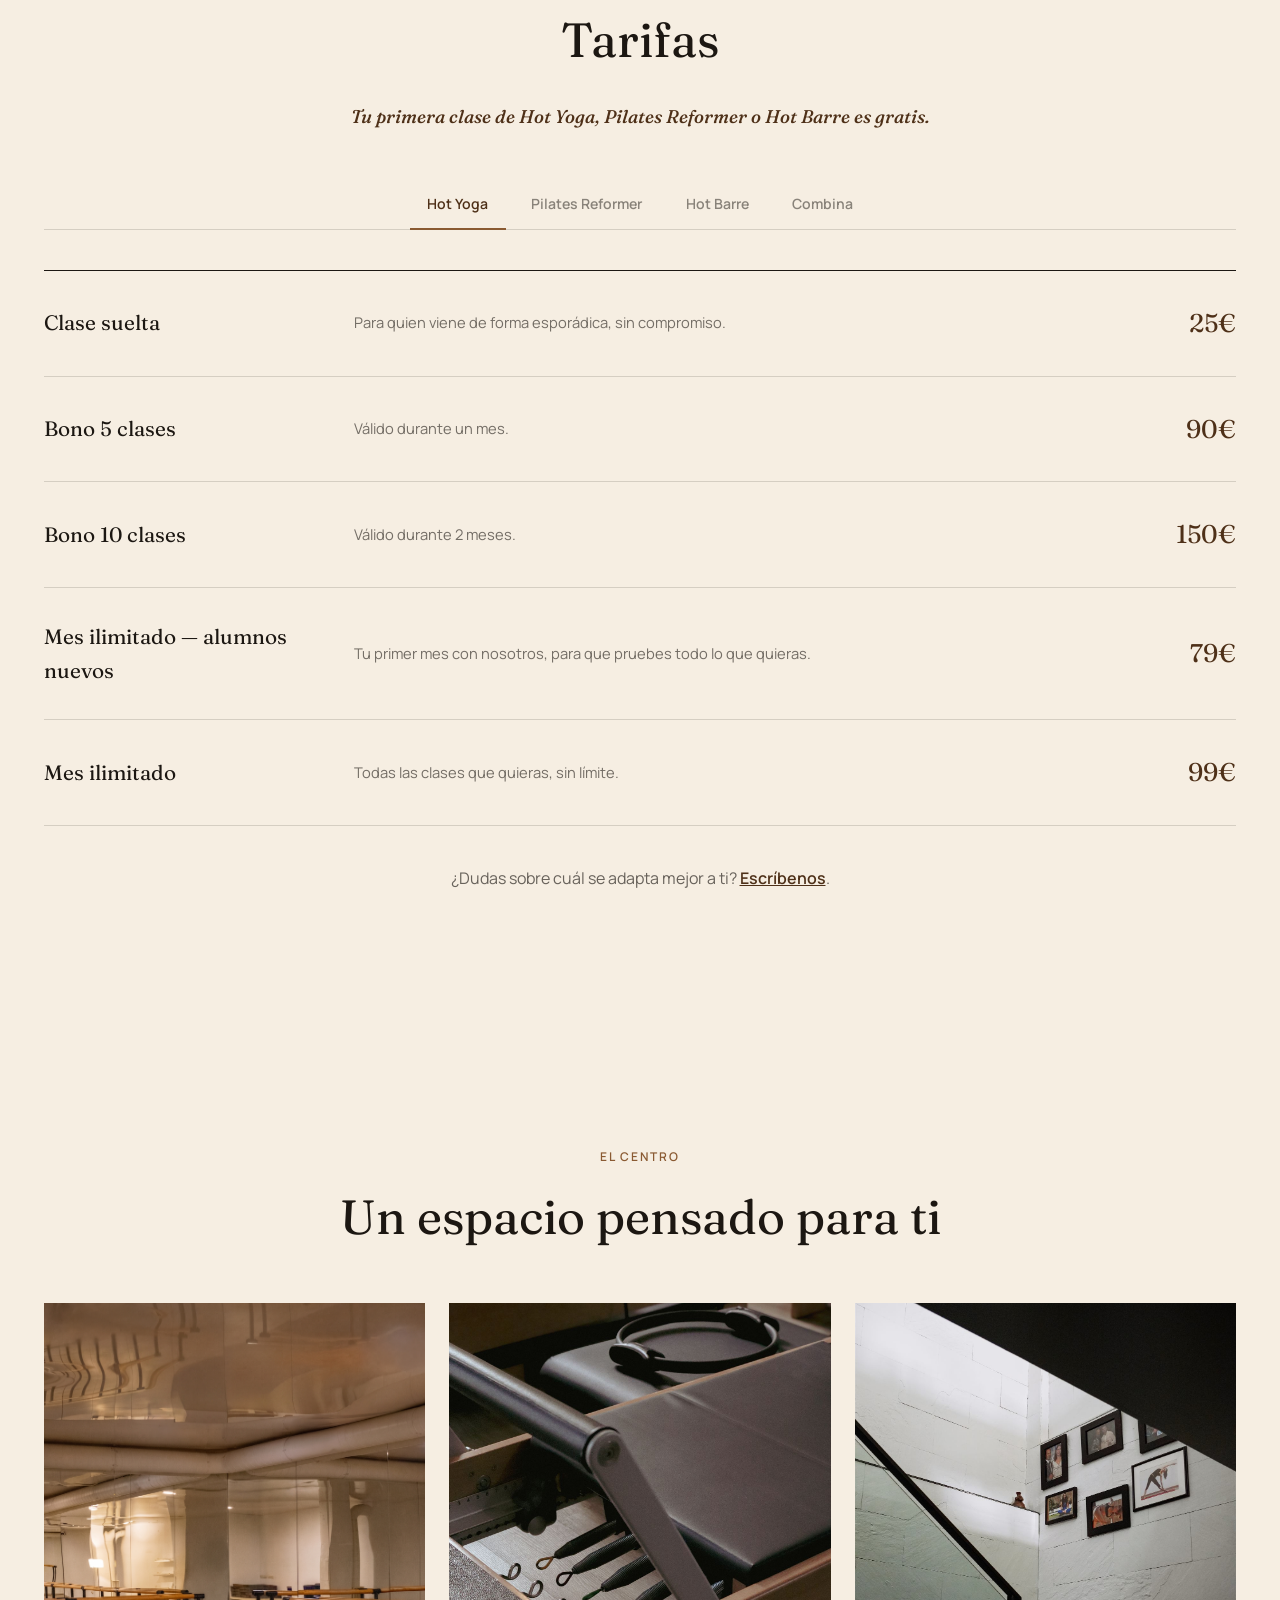
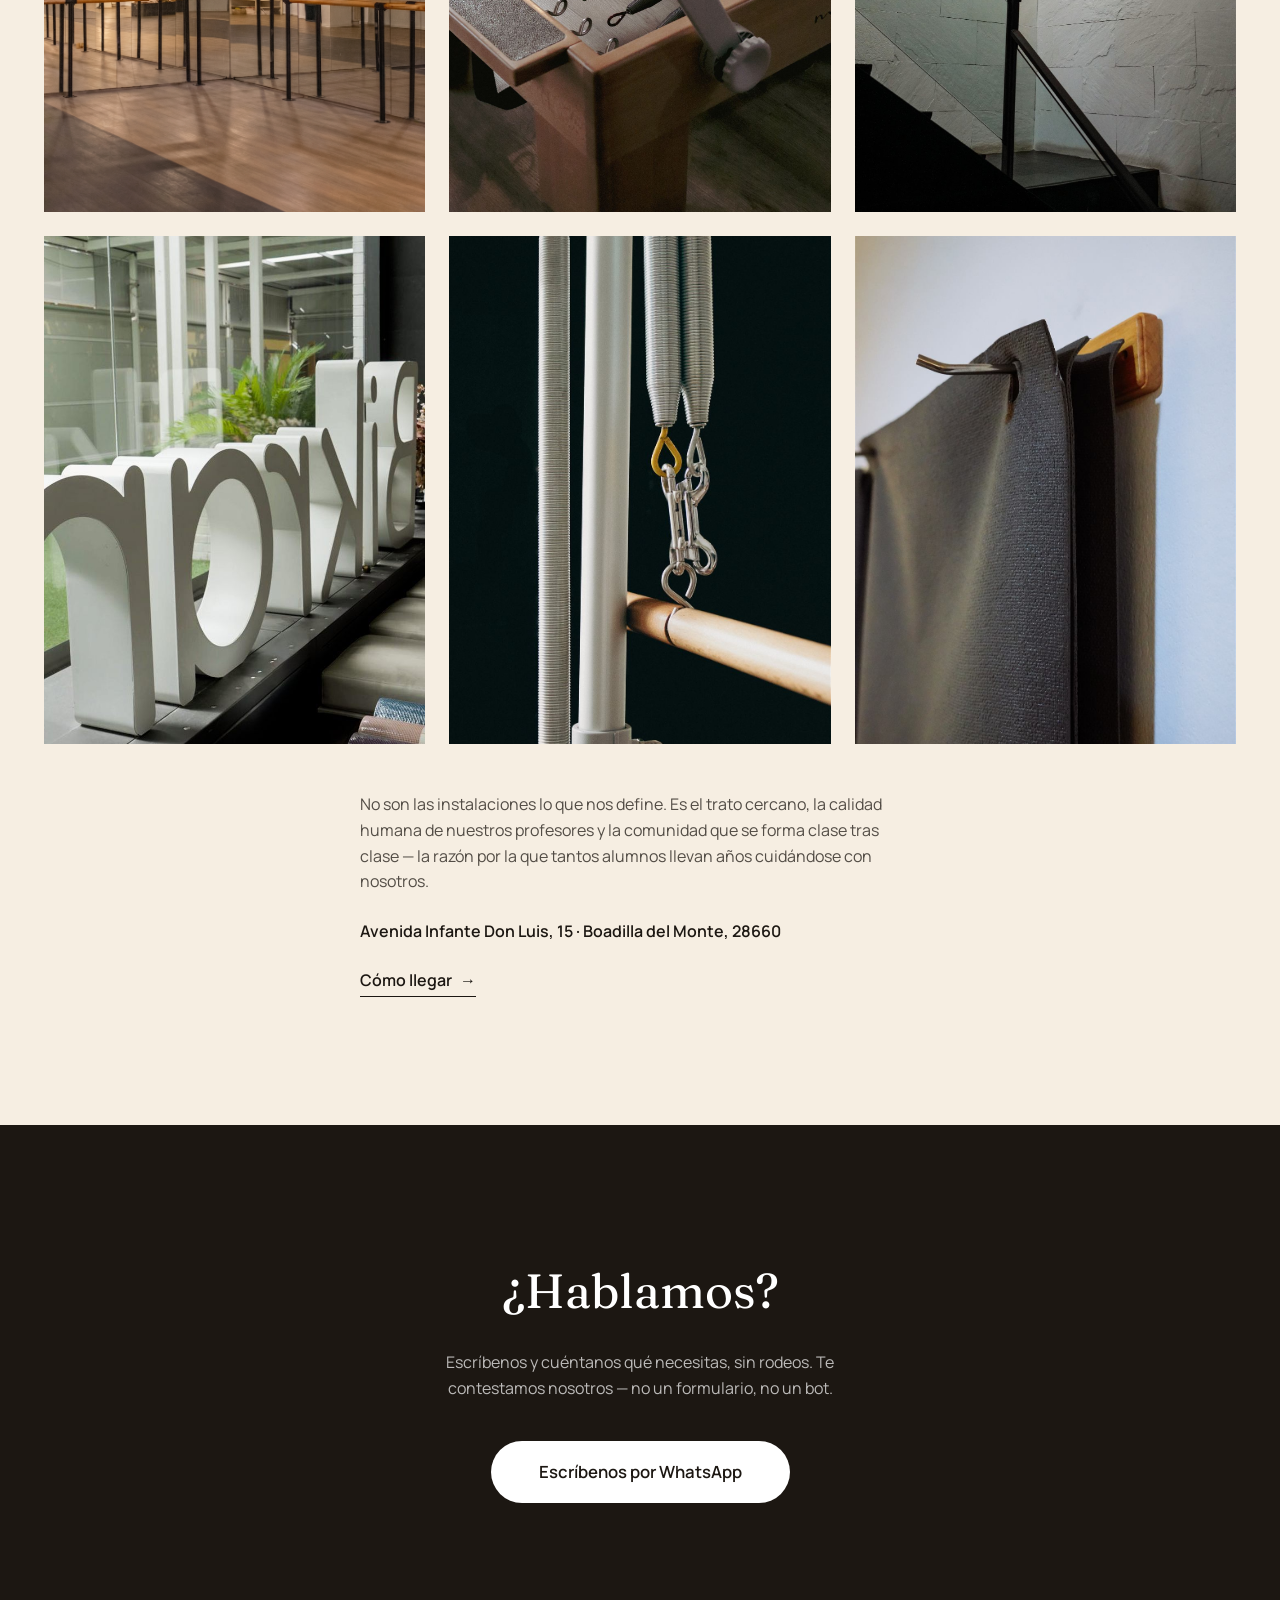
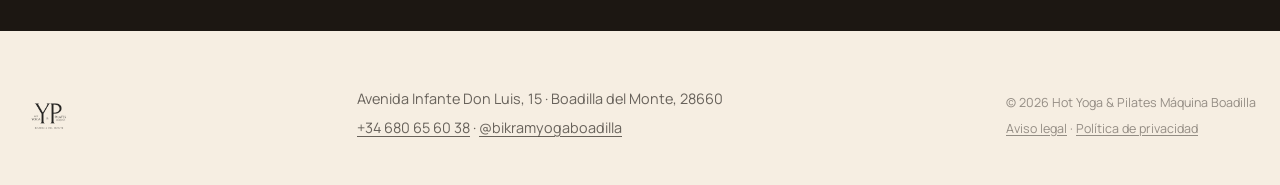
==== commit 091d101d: "Remove Oct 12 holiday closure banner Div removed from all pages and --announce-h zeroed; style.css b" ====
--- a/index.html
+++ b/index.html
@@ -16,7 +16,7 @@
 
 <link rel="icon" href="assets/img/logo.png">
 <link rel="stylesheet" href="assets/css/fonts.css">
-<link rel="stylesheet" href="assets/css/style.css?v=3">
+<link rel="stylesheet" href="assets/css/style.css?v=4">
 
 <!-- SEO: Local Business structured data -->
 <script type="application/ld+json">
@@ -48,9 +48,6 @@
 </head>
 <body>
 
-<!-- ============ AVISO FESTIVO ============ -->
-<div class="announcement-bar">Cerrados el 12 de octubre por festivo nacional</div>
-
 <!-- ============ HEADER / NAV ============ -->
 <header class="site-header" id="siteHeader">
   <div class="header-inner">
--- a/assets/css/style.css
+++ b/assets/css/style.css
@@ -22,7 +22,7 @@
   --space-section: clamp(4rem, 10vw, 9rem);
   --container-max: 1240px;
   --header-h: 84px;
-  --announce-h: 40px;
+  --announce-h: 0px;
 
   --ease: cubic-bezier(0.16, 1, 0.3, 1);
 }
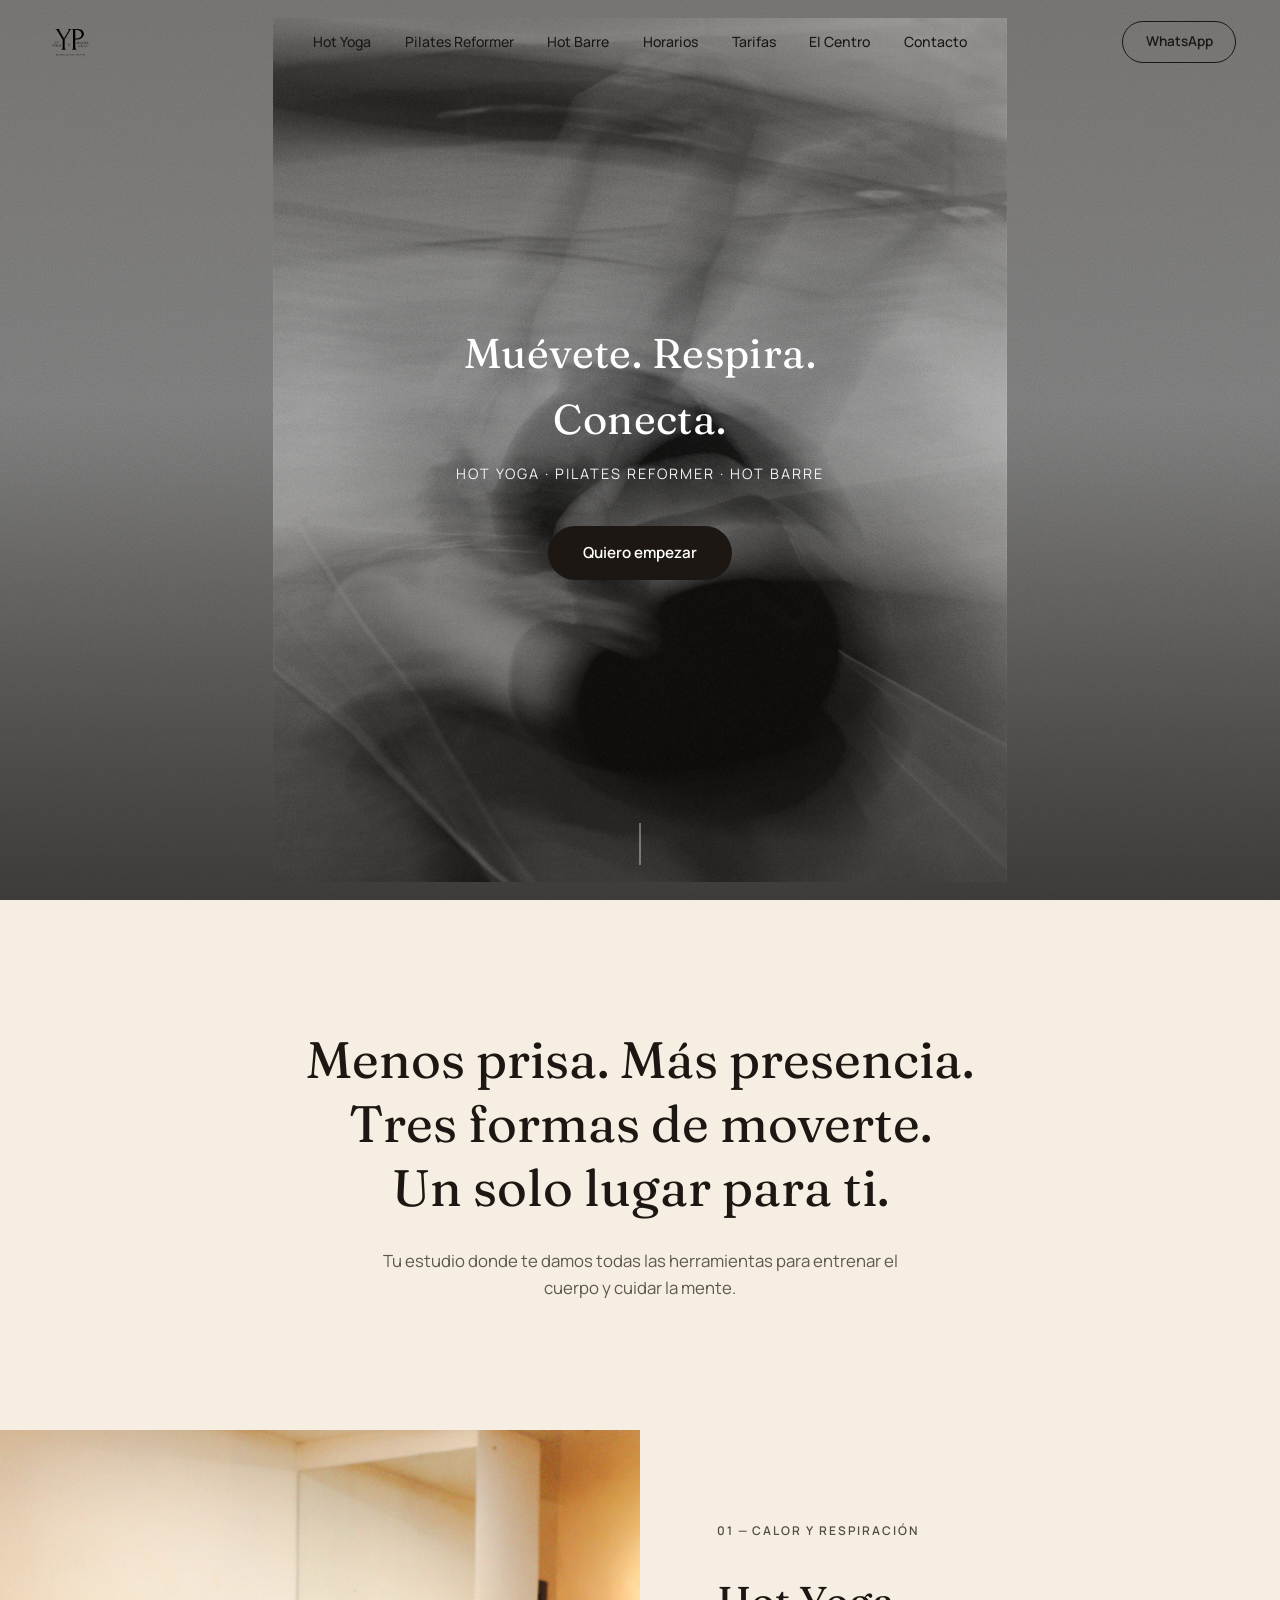
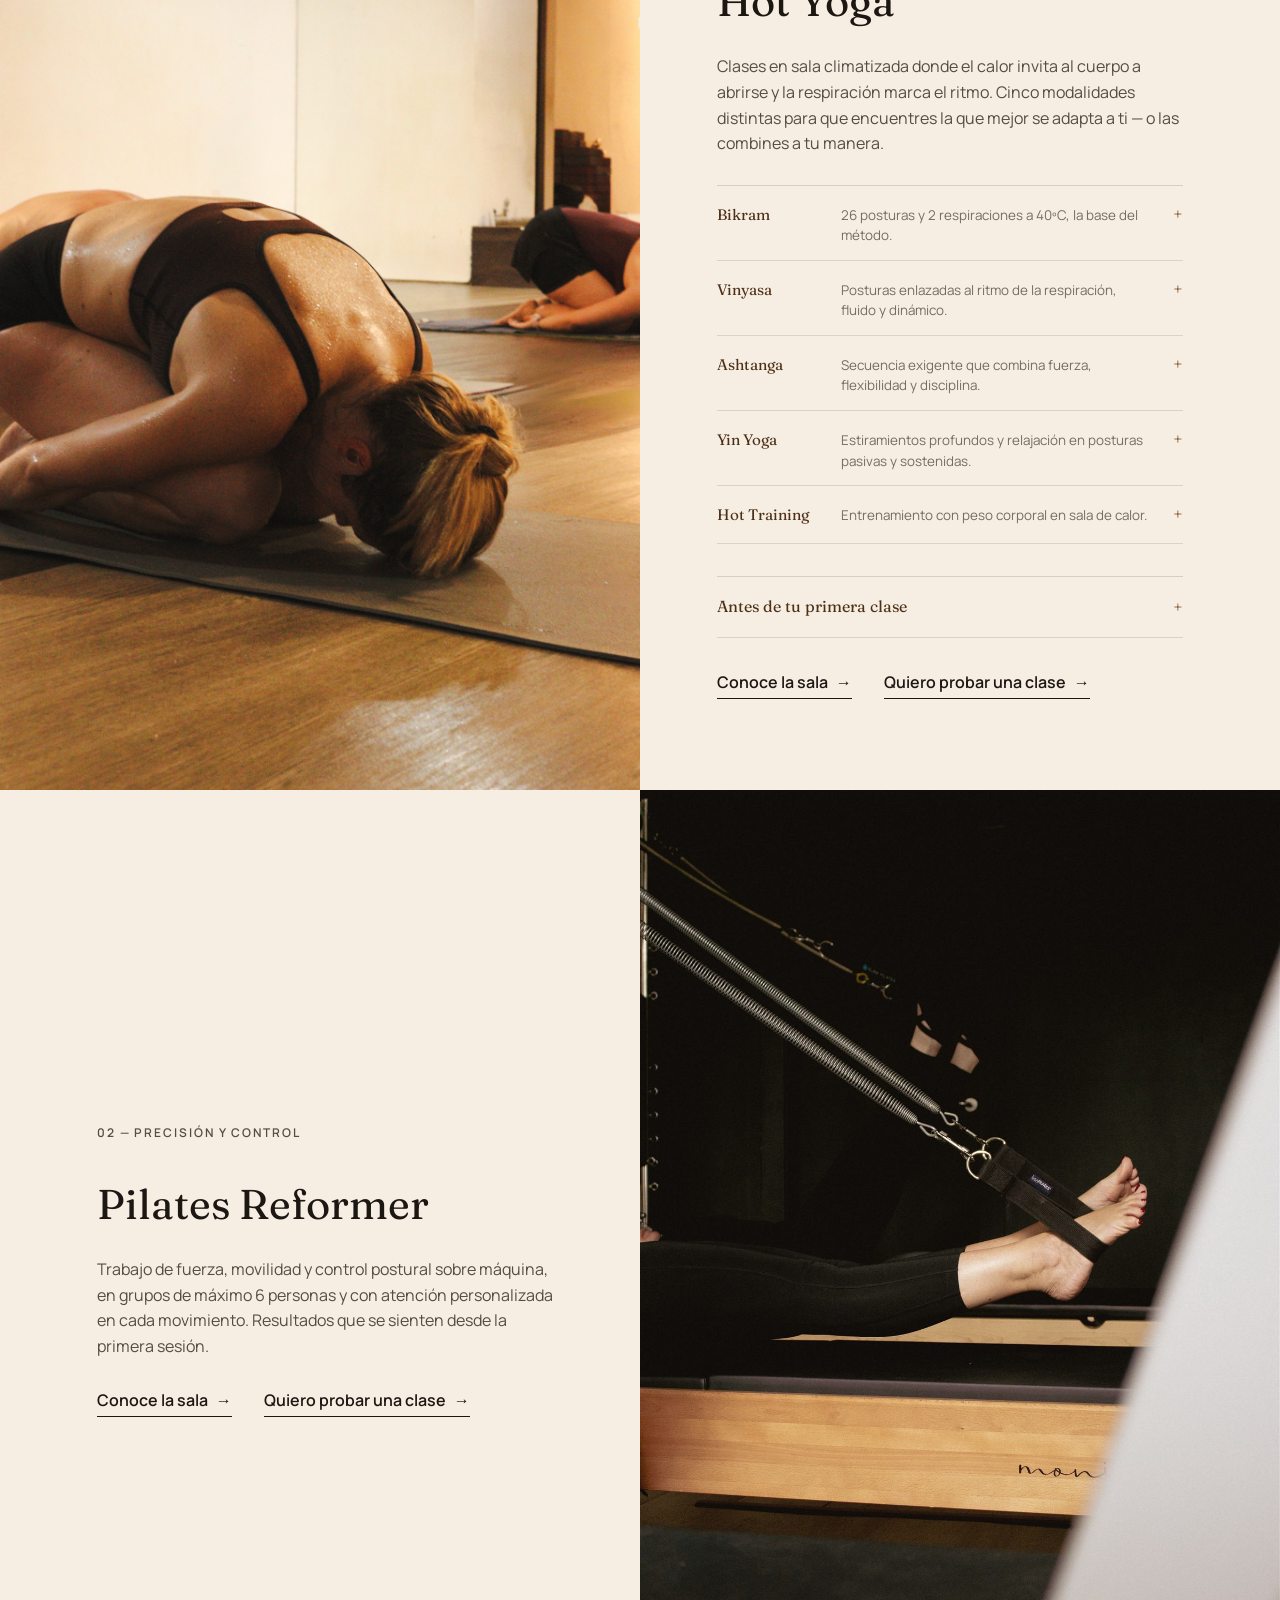
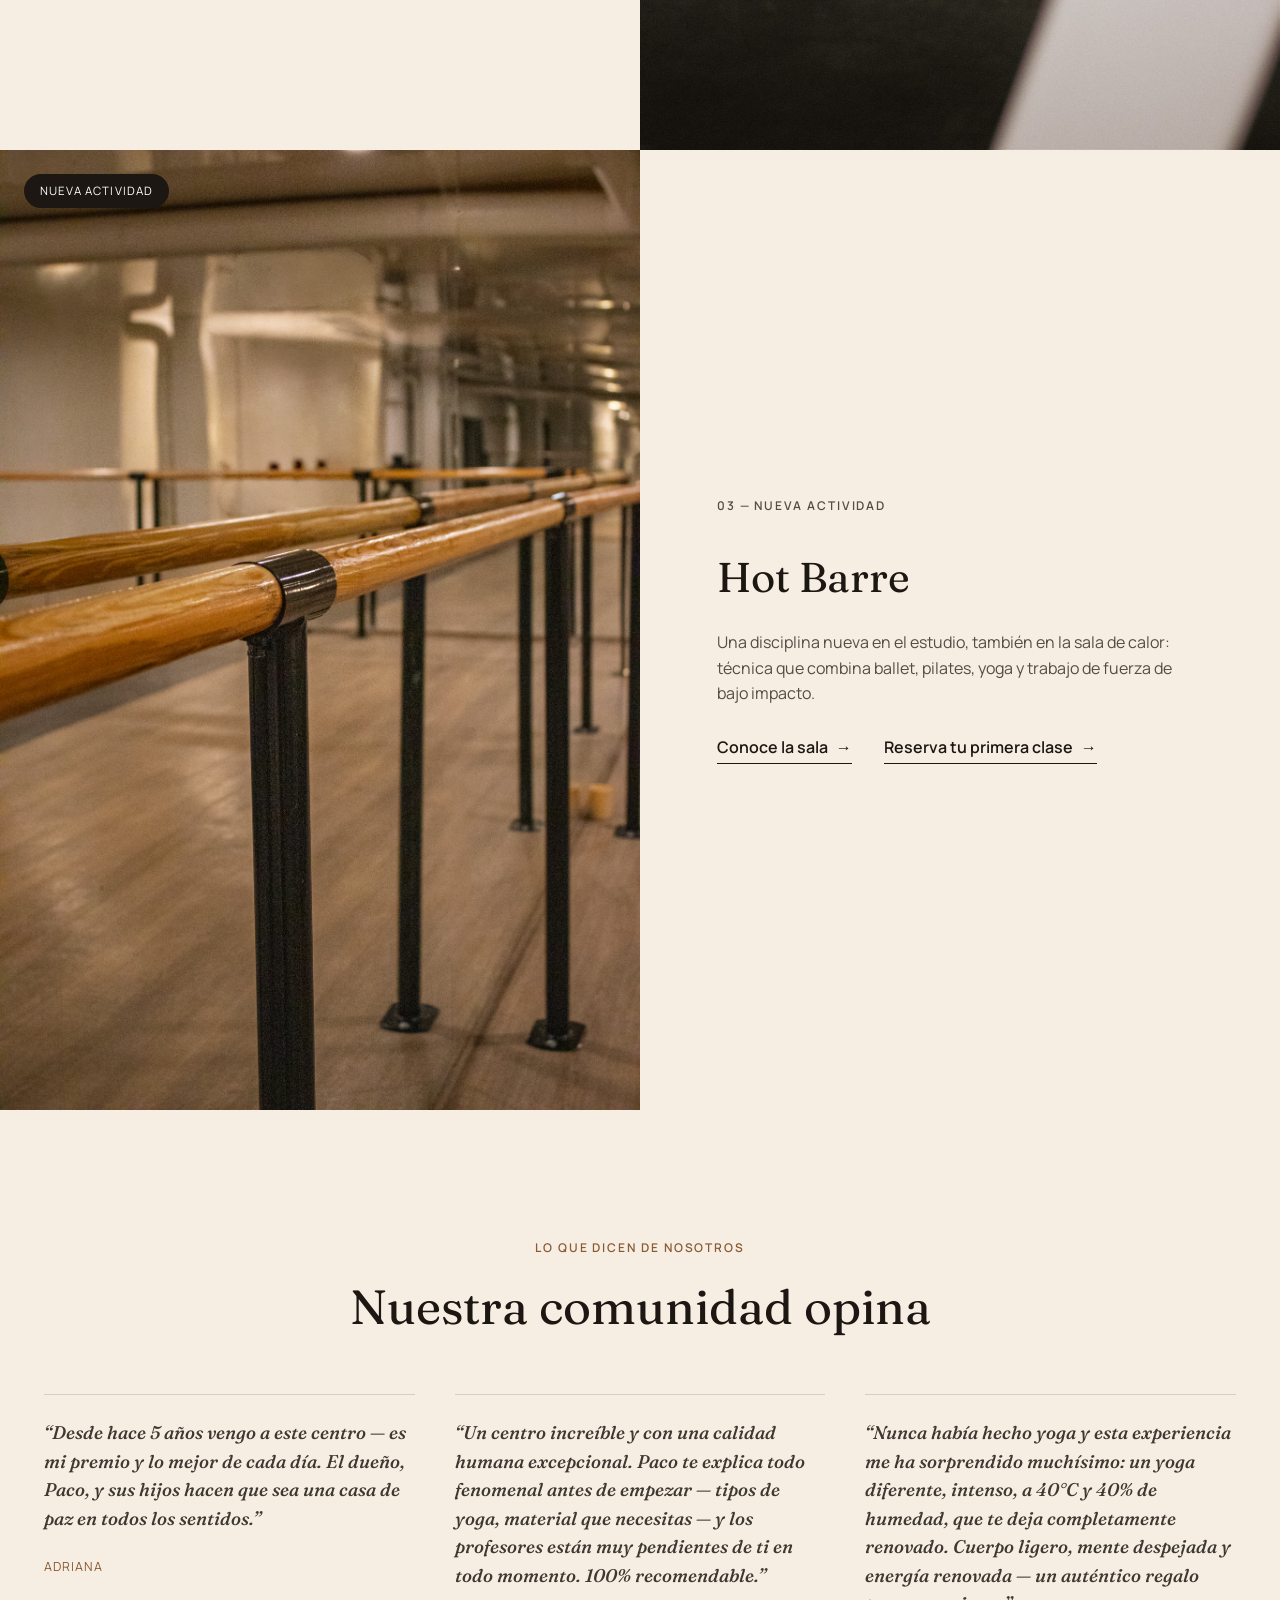
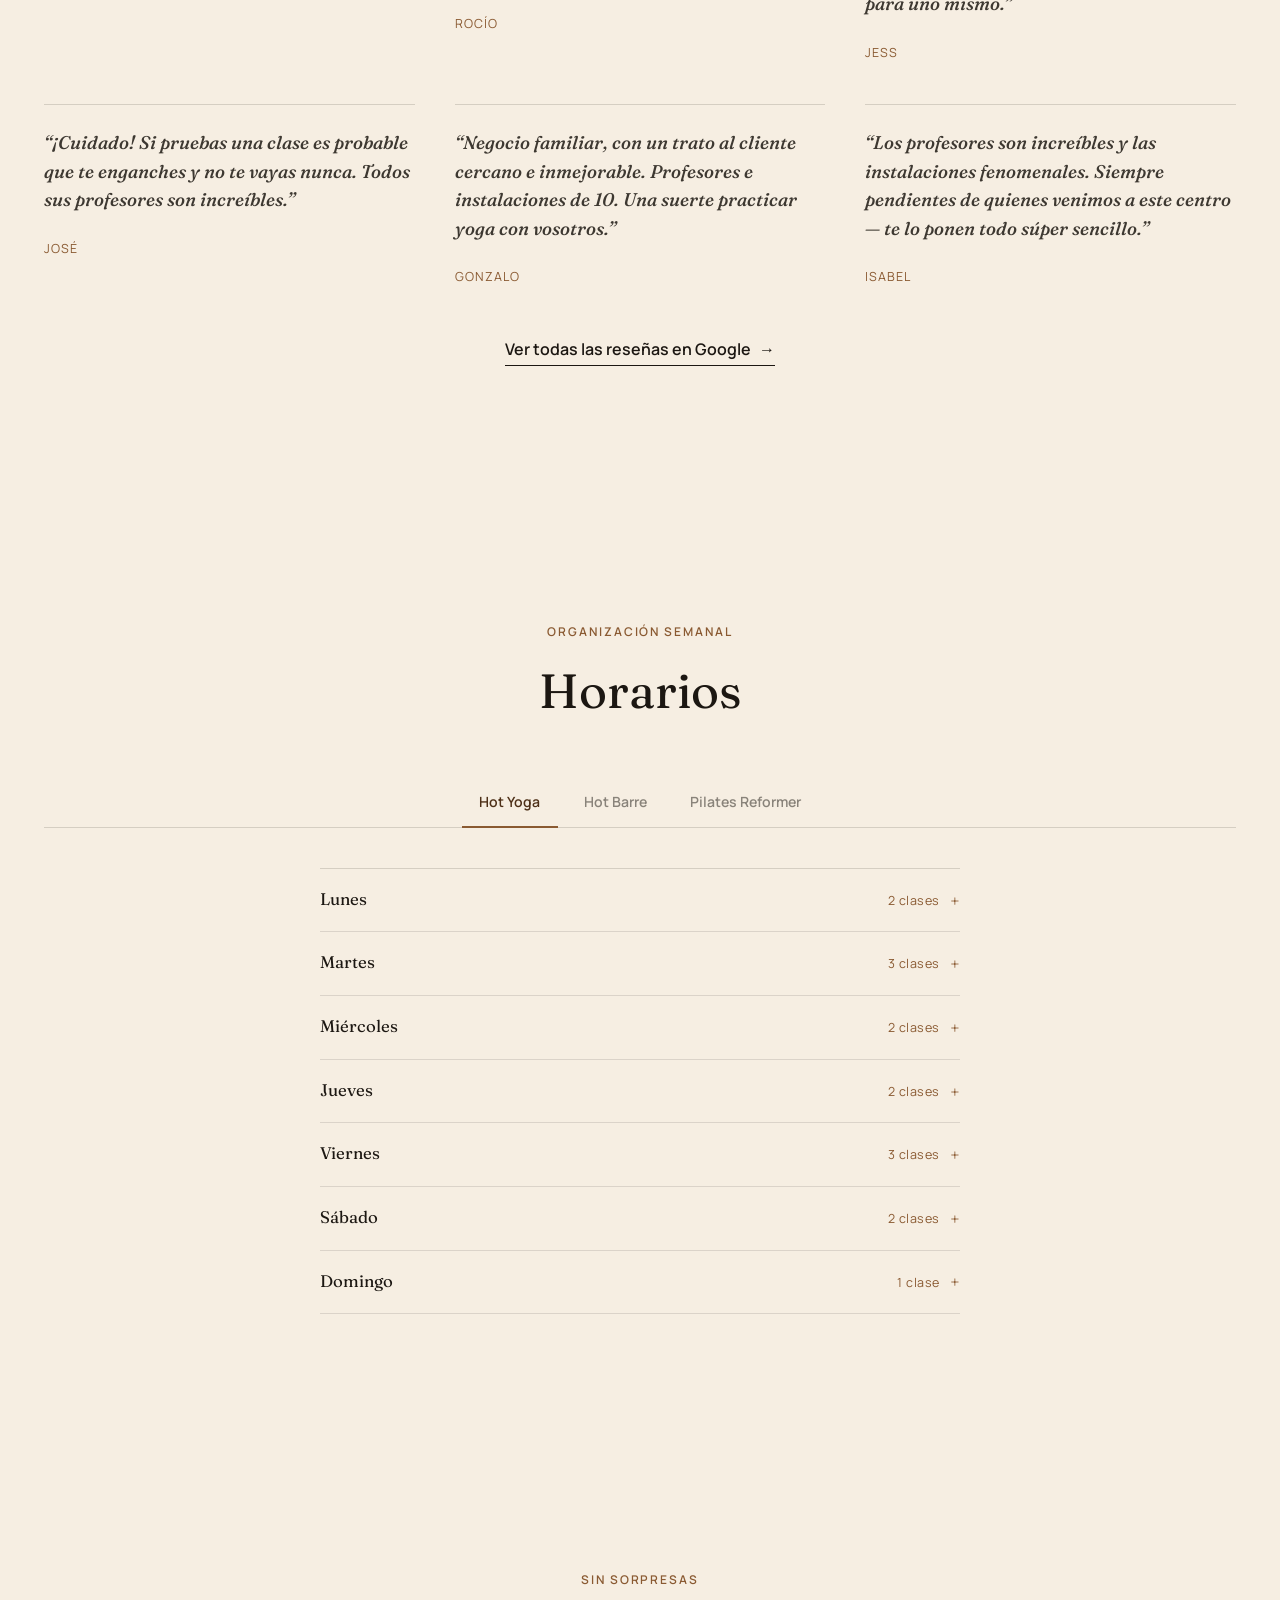
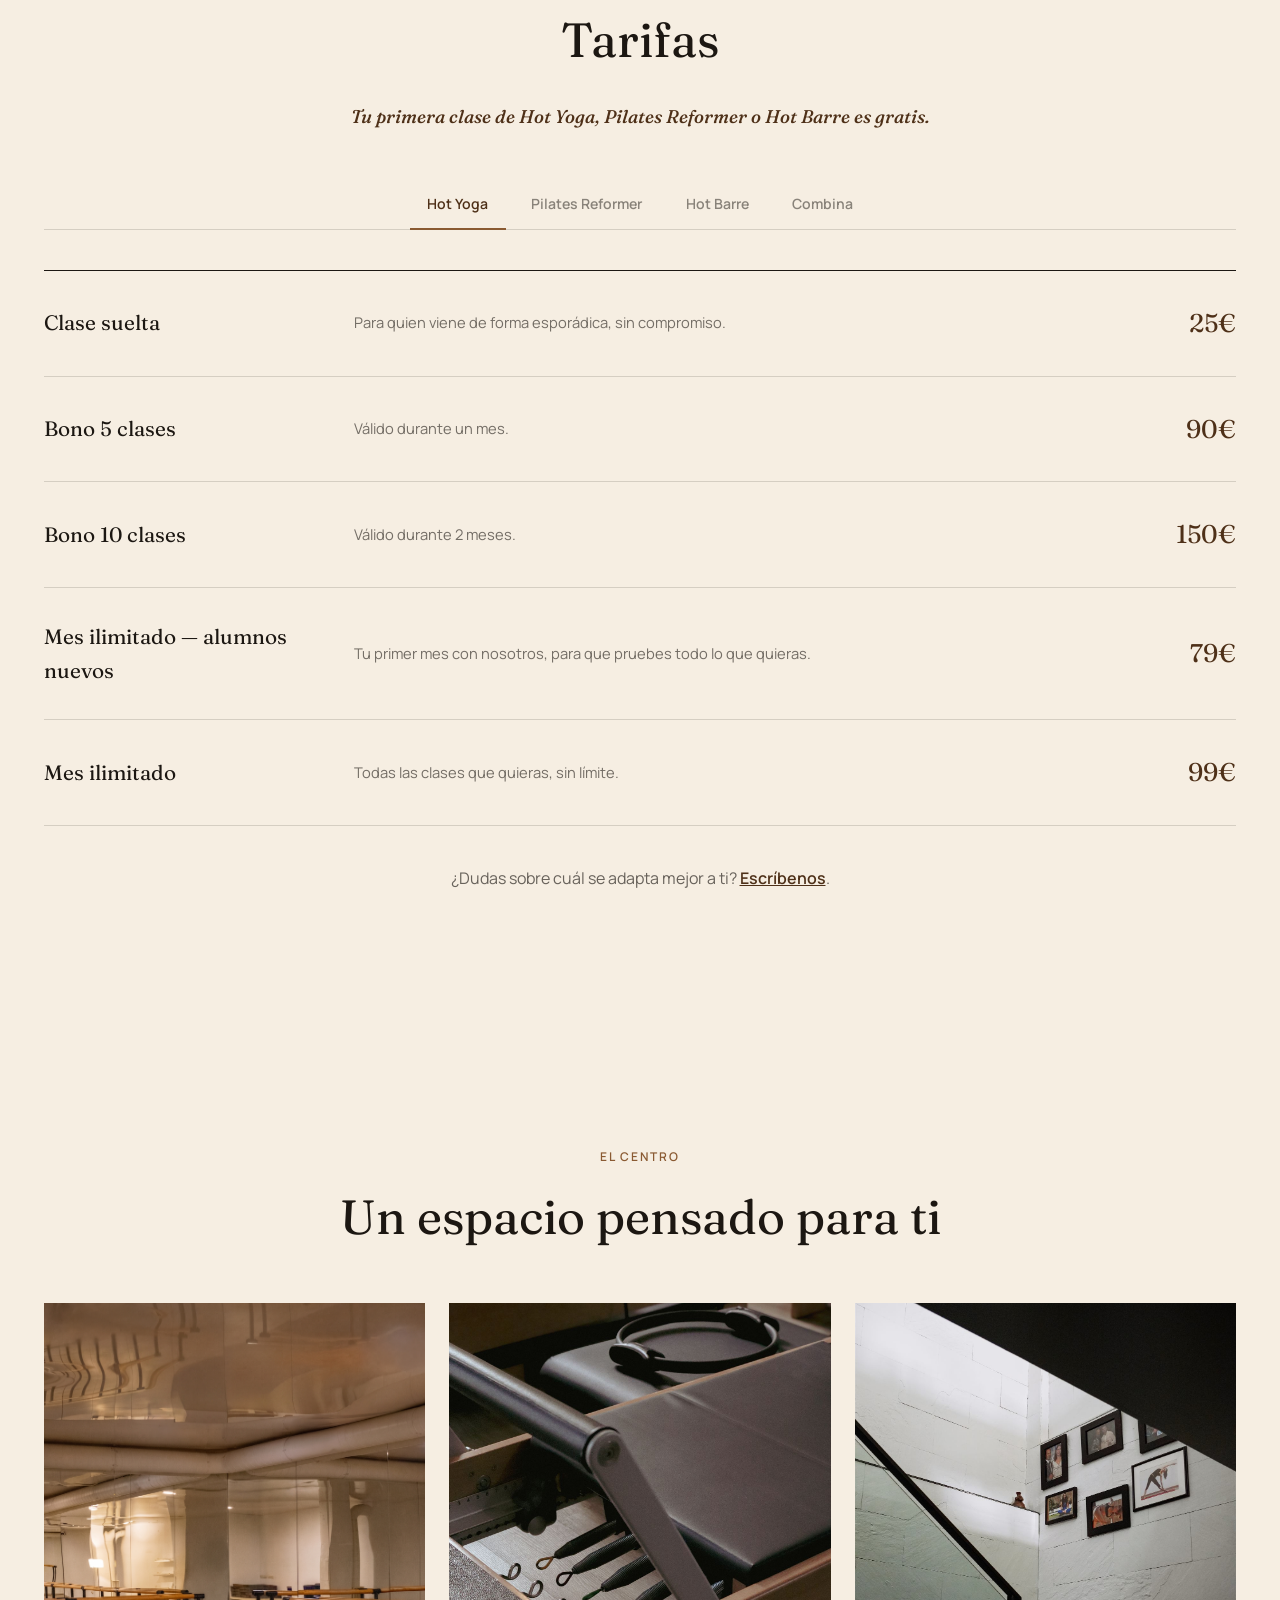
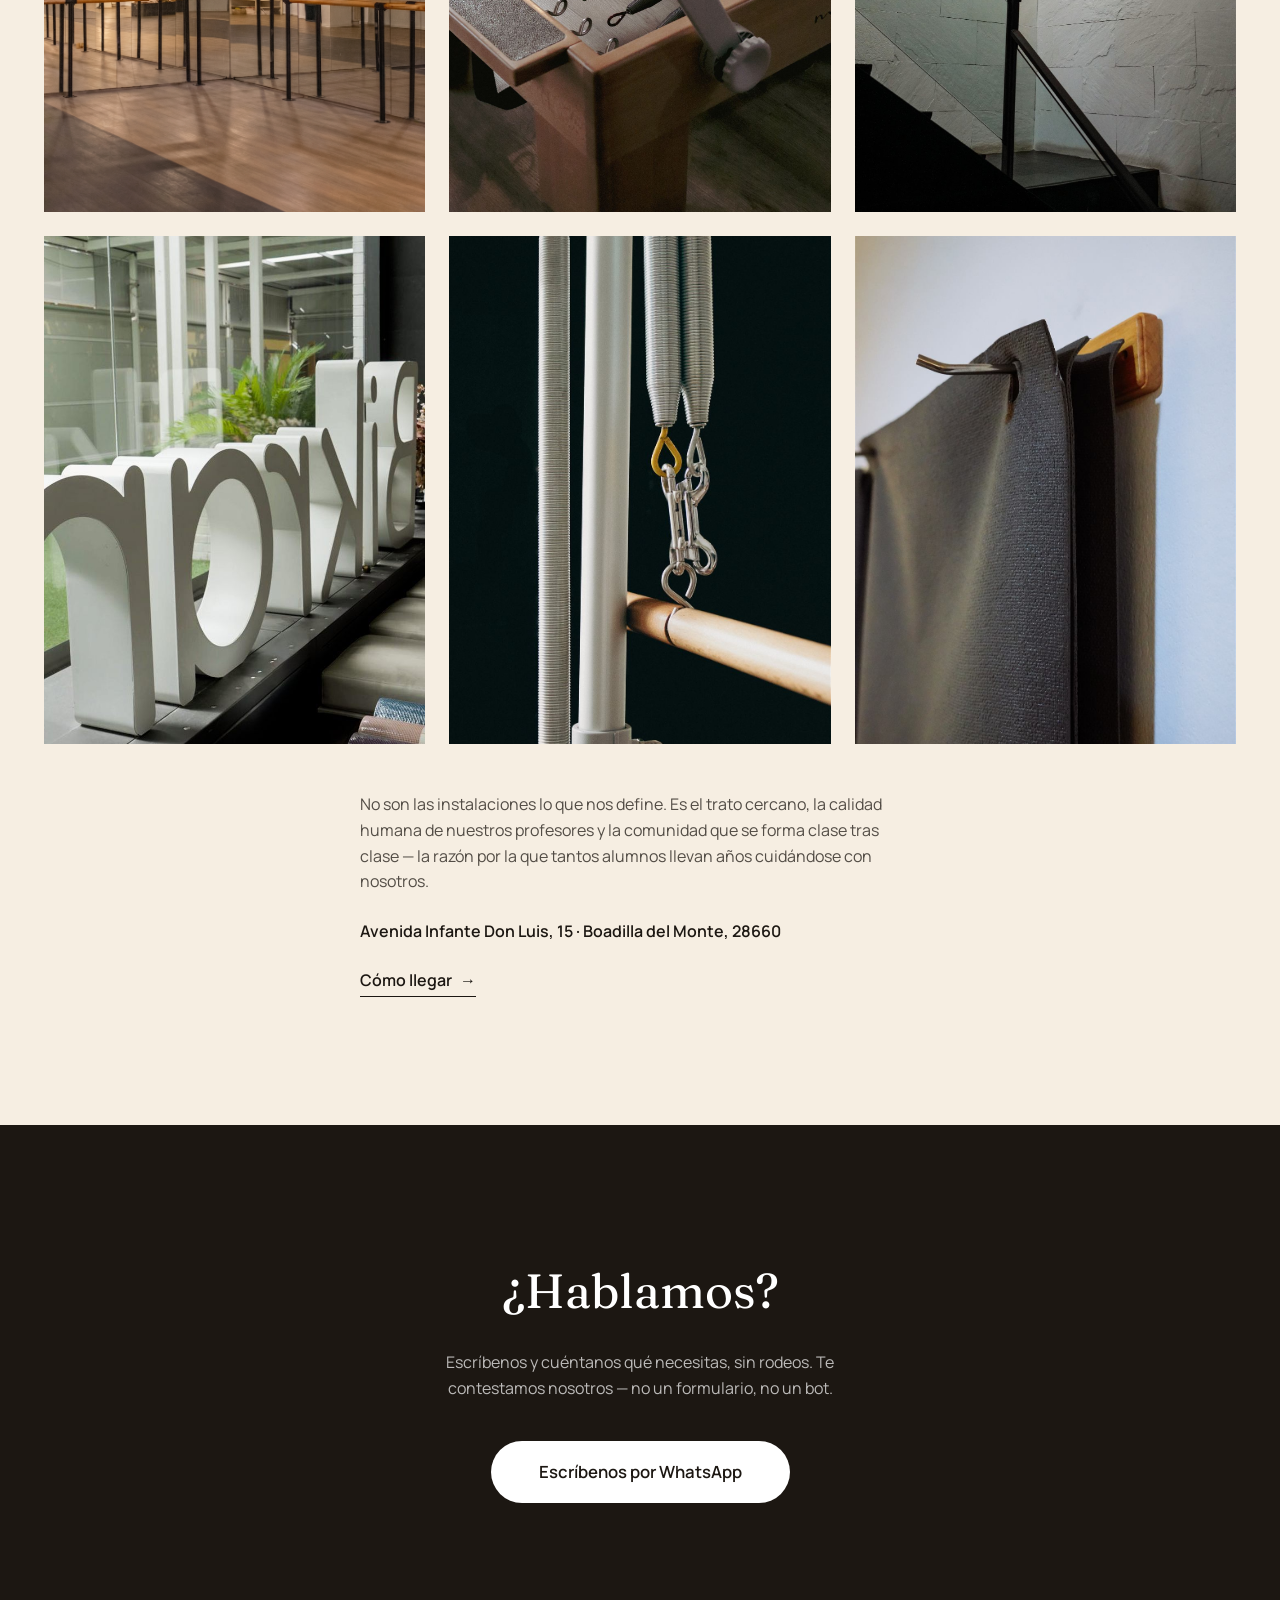
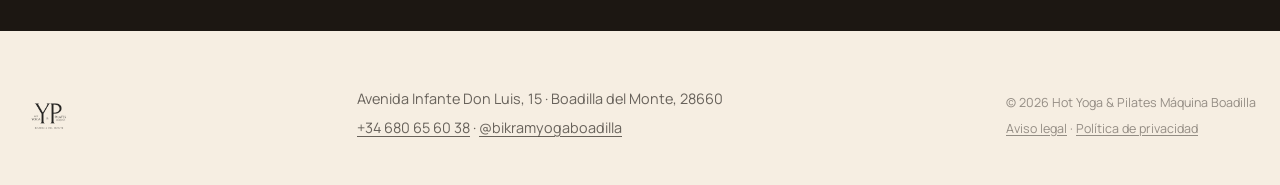
==== commit 81937f88: "Replace Wednesday 18:00 Hot Training with a Hot Barre class Removed from the Hot Yoga schedule (hot-" ====
--- a/index.html
+++ b/index.html
@@ -329,10 +329,9 @@
           </ul>
         </details>
         <details class="day-item">
-          <summary><span class="day-name">Miércoles</span><span class="day-count">3 clases</span></summary>
+          <summary><span class="day-name">Miércoles</span><span class="day-count">2 clases</span></summary>
           <ul class="day-classes">
             <li><span class="class-time">10:15 – 11:45</span><span class="class-name">Bikram</span></li>
-            <li><span class="class-time">18:00 – 19:00</span><span class="class-name">Hot Training</span></li>
             <li><span class="class-time">19:30 – 21:00</span><span class="class-name">Bikram</span></li>
           </ul>
         </details>
@@ -384,9 +383,10 @@
           </ul>
         </details>
         <details class="day-item">
-          <summary><span class="day-name">Miércoles</span><span class="day-count">1 clase</span></summary>
+          <summary><span class="day-name">Miércoles</span><span class="day-count">2 clases</span></summary>
           <ul class="day-classes">
             <li><span class="class-time">14:30 – 15:30</span><span class="class-name">Hot Barre</span></li>
+            <li><span class="class-time">18:00 – 19:00</span><span class="class-name">Hot Barre</span></li>
           </ul>
         </details>
         <details class="day-item">
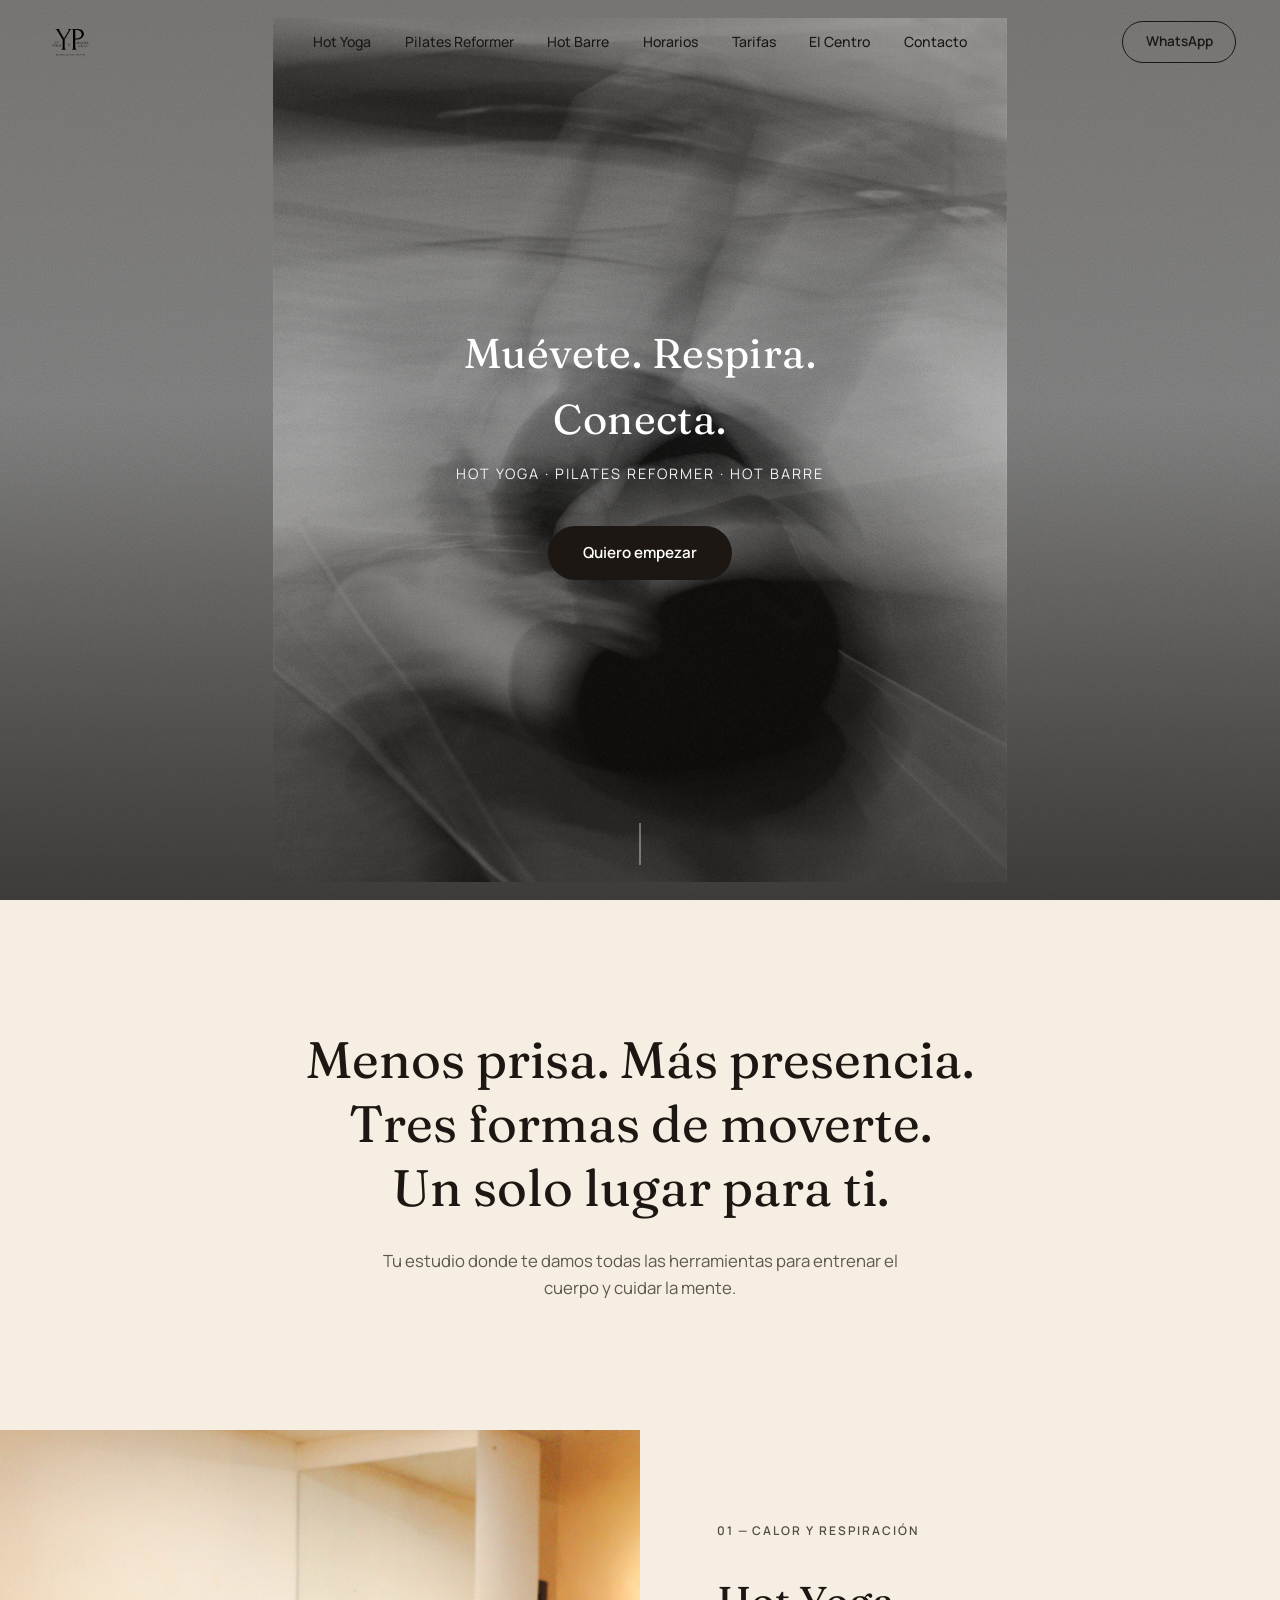
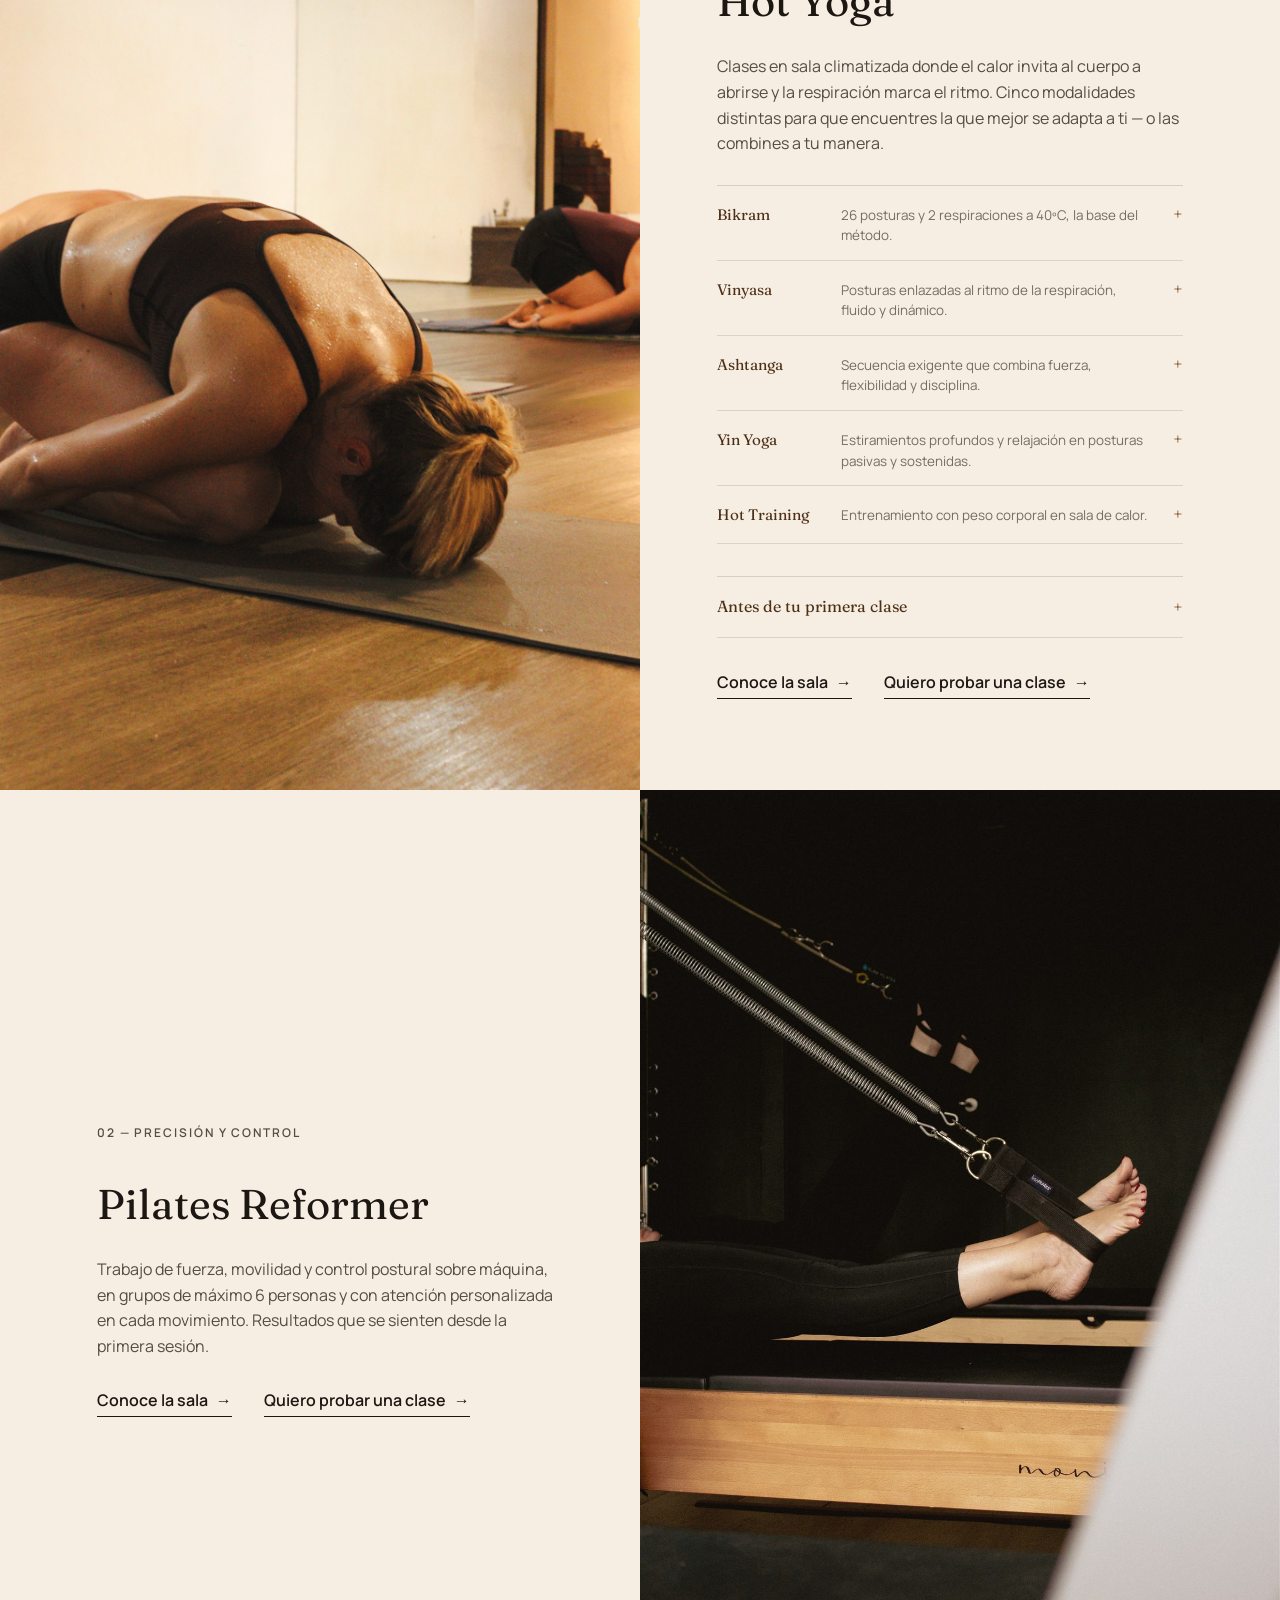
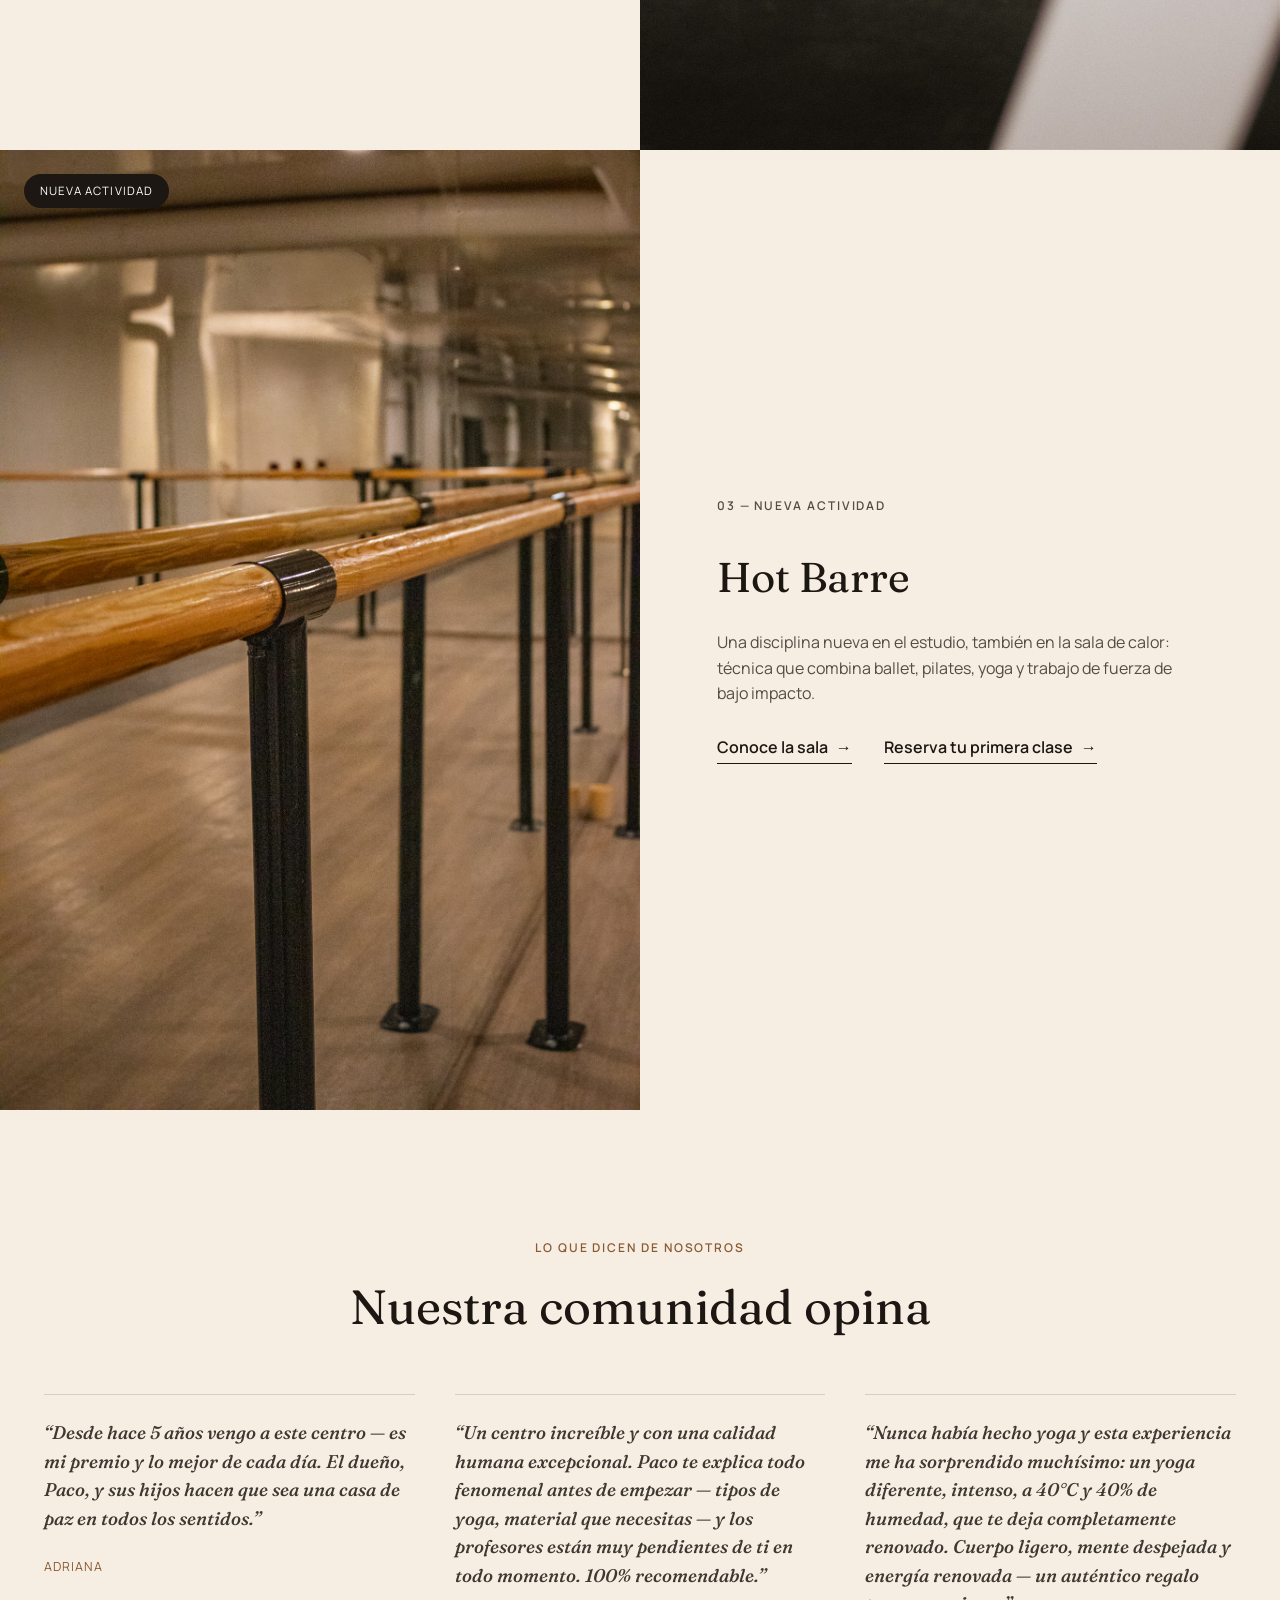
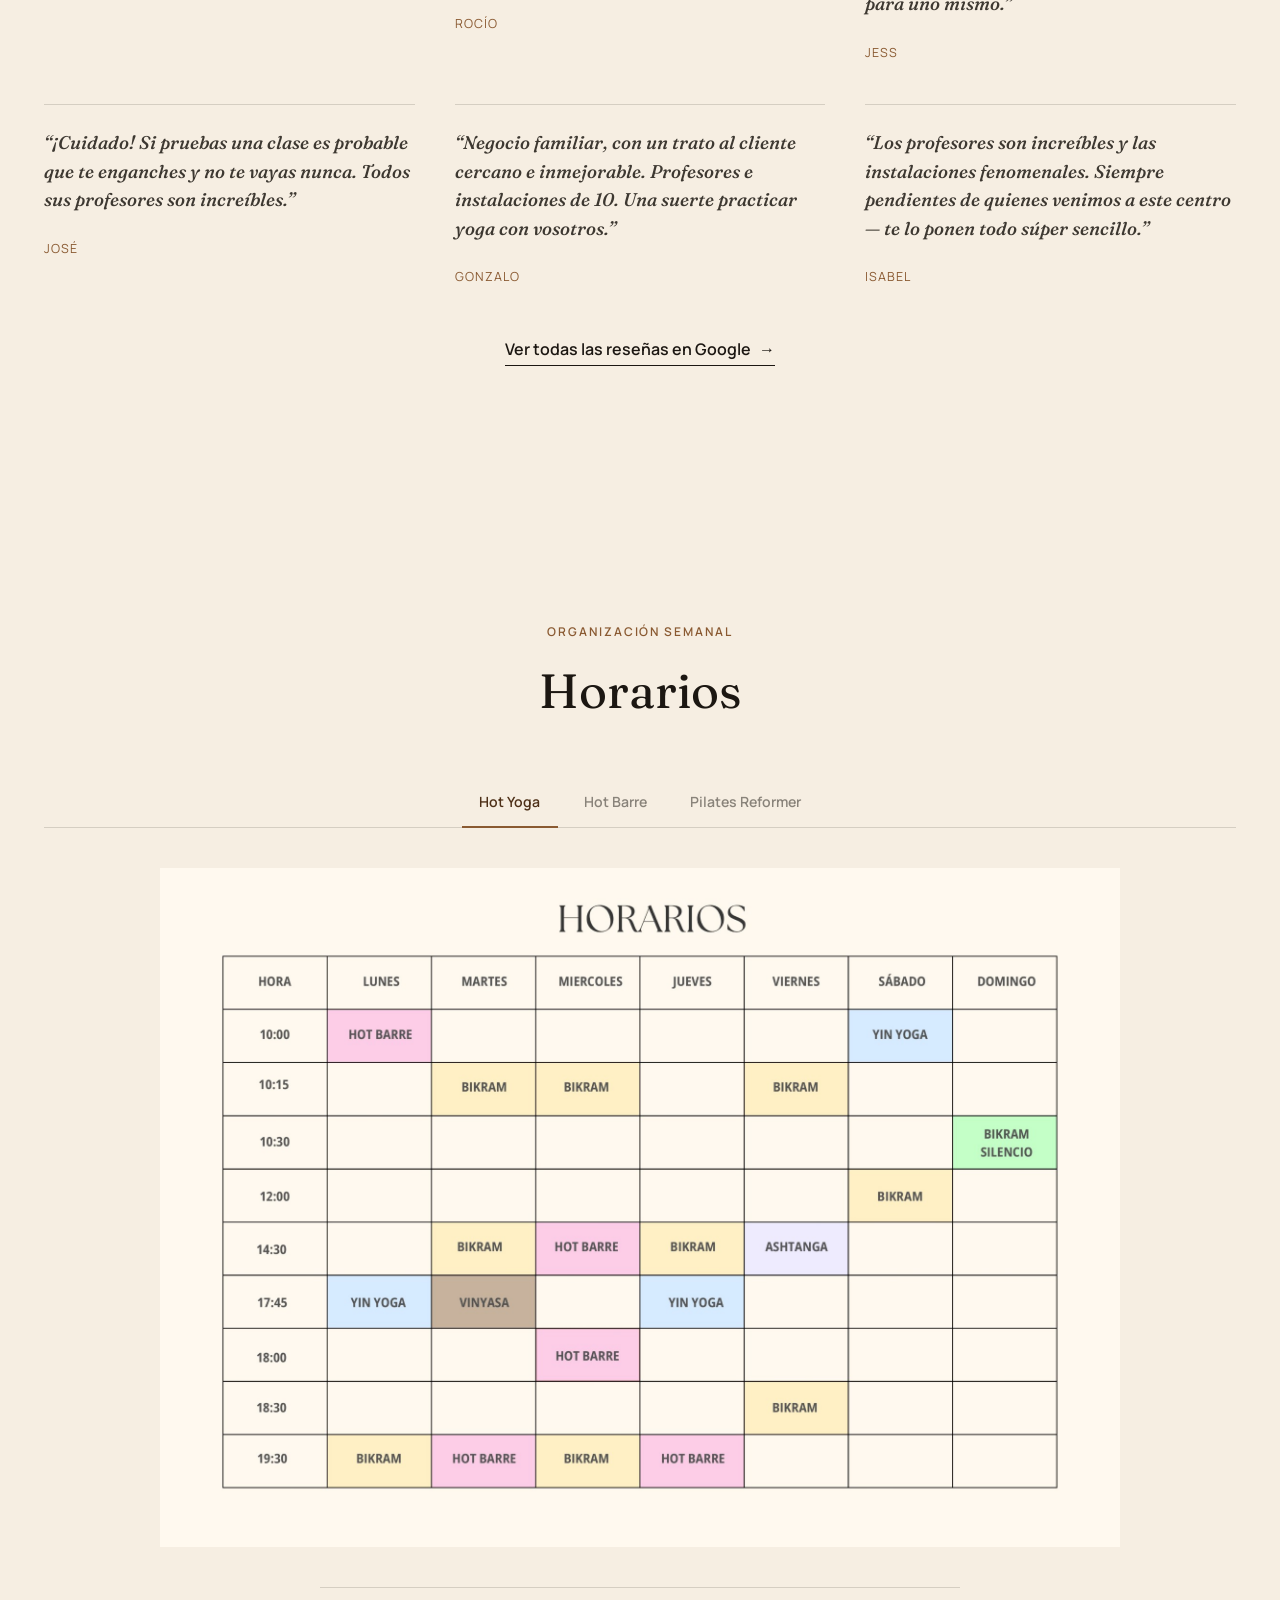
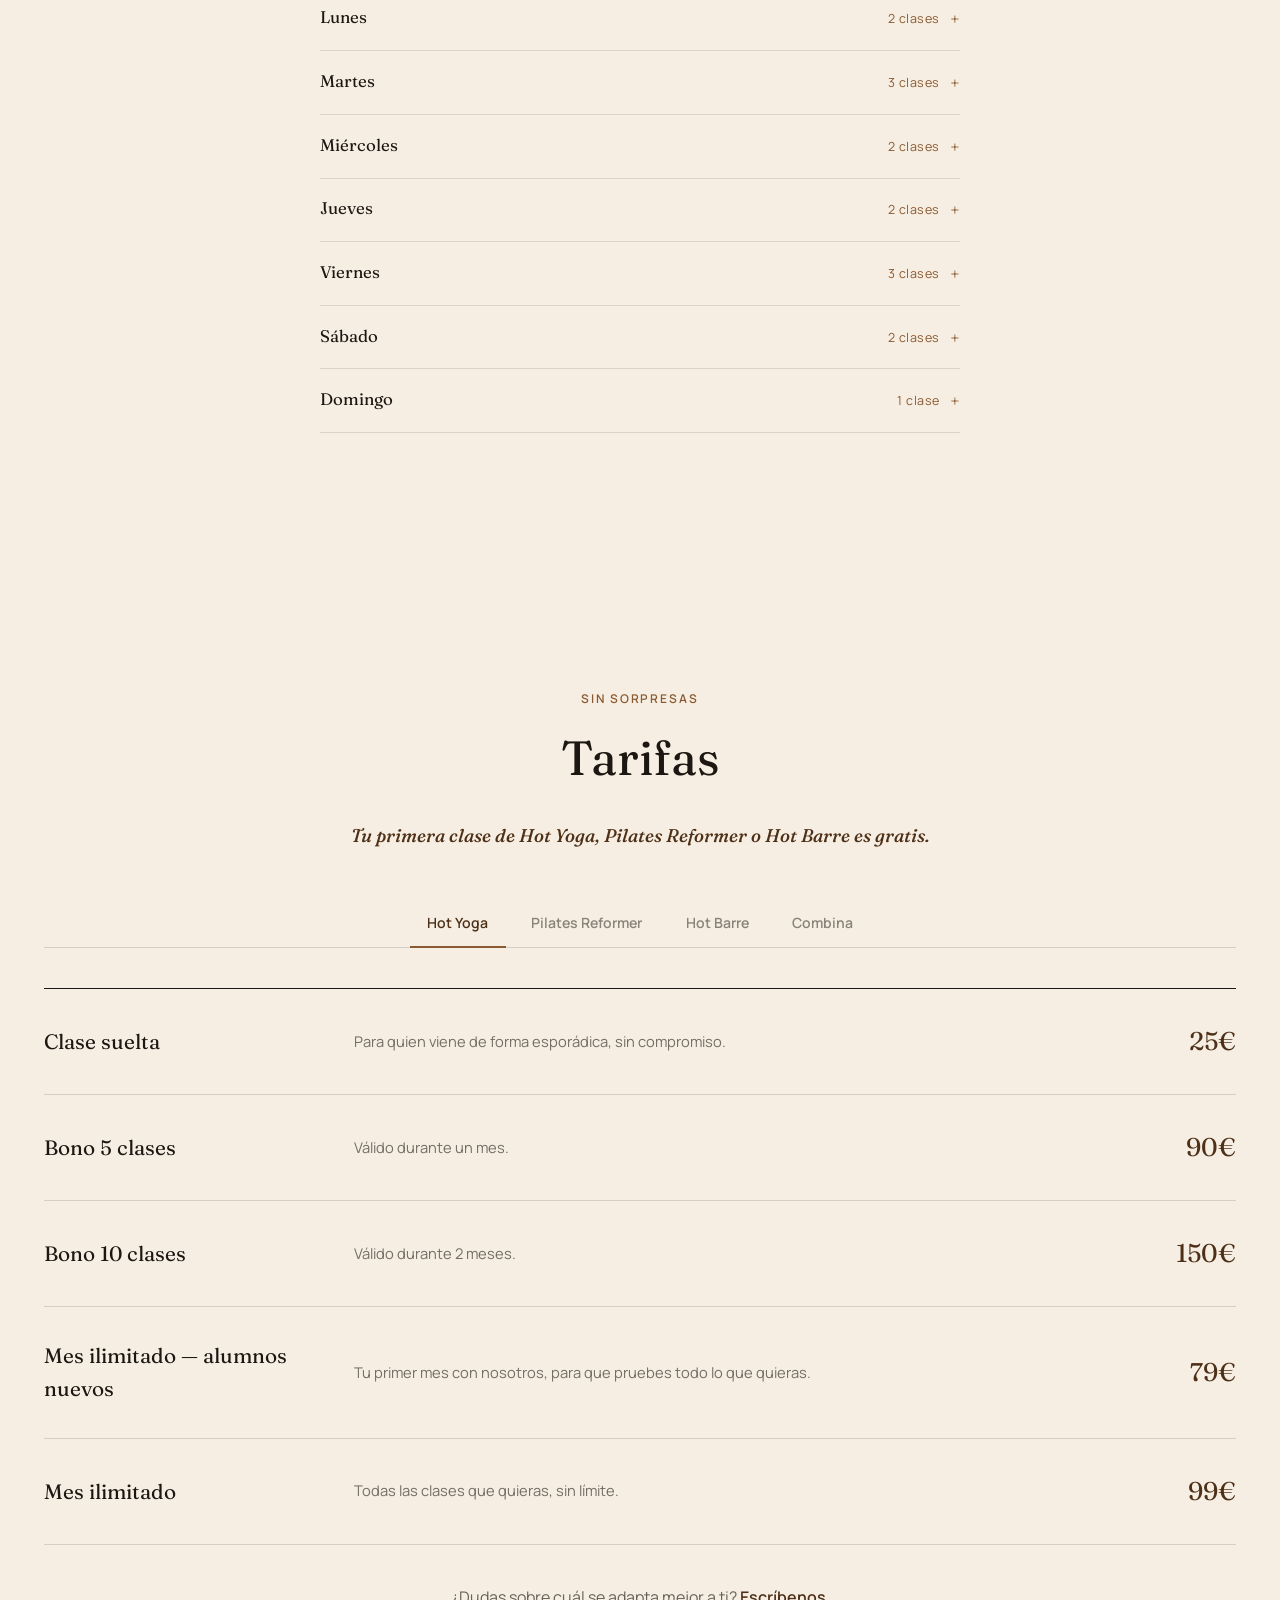
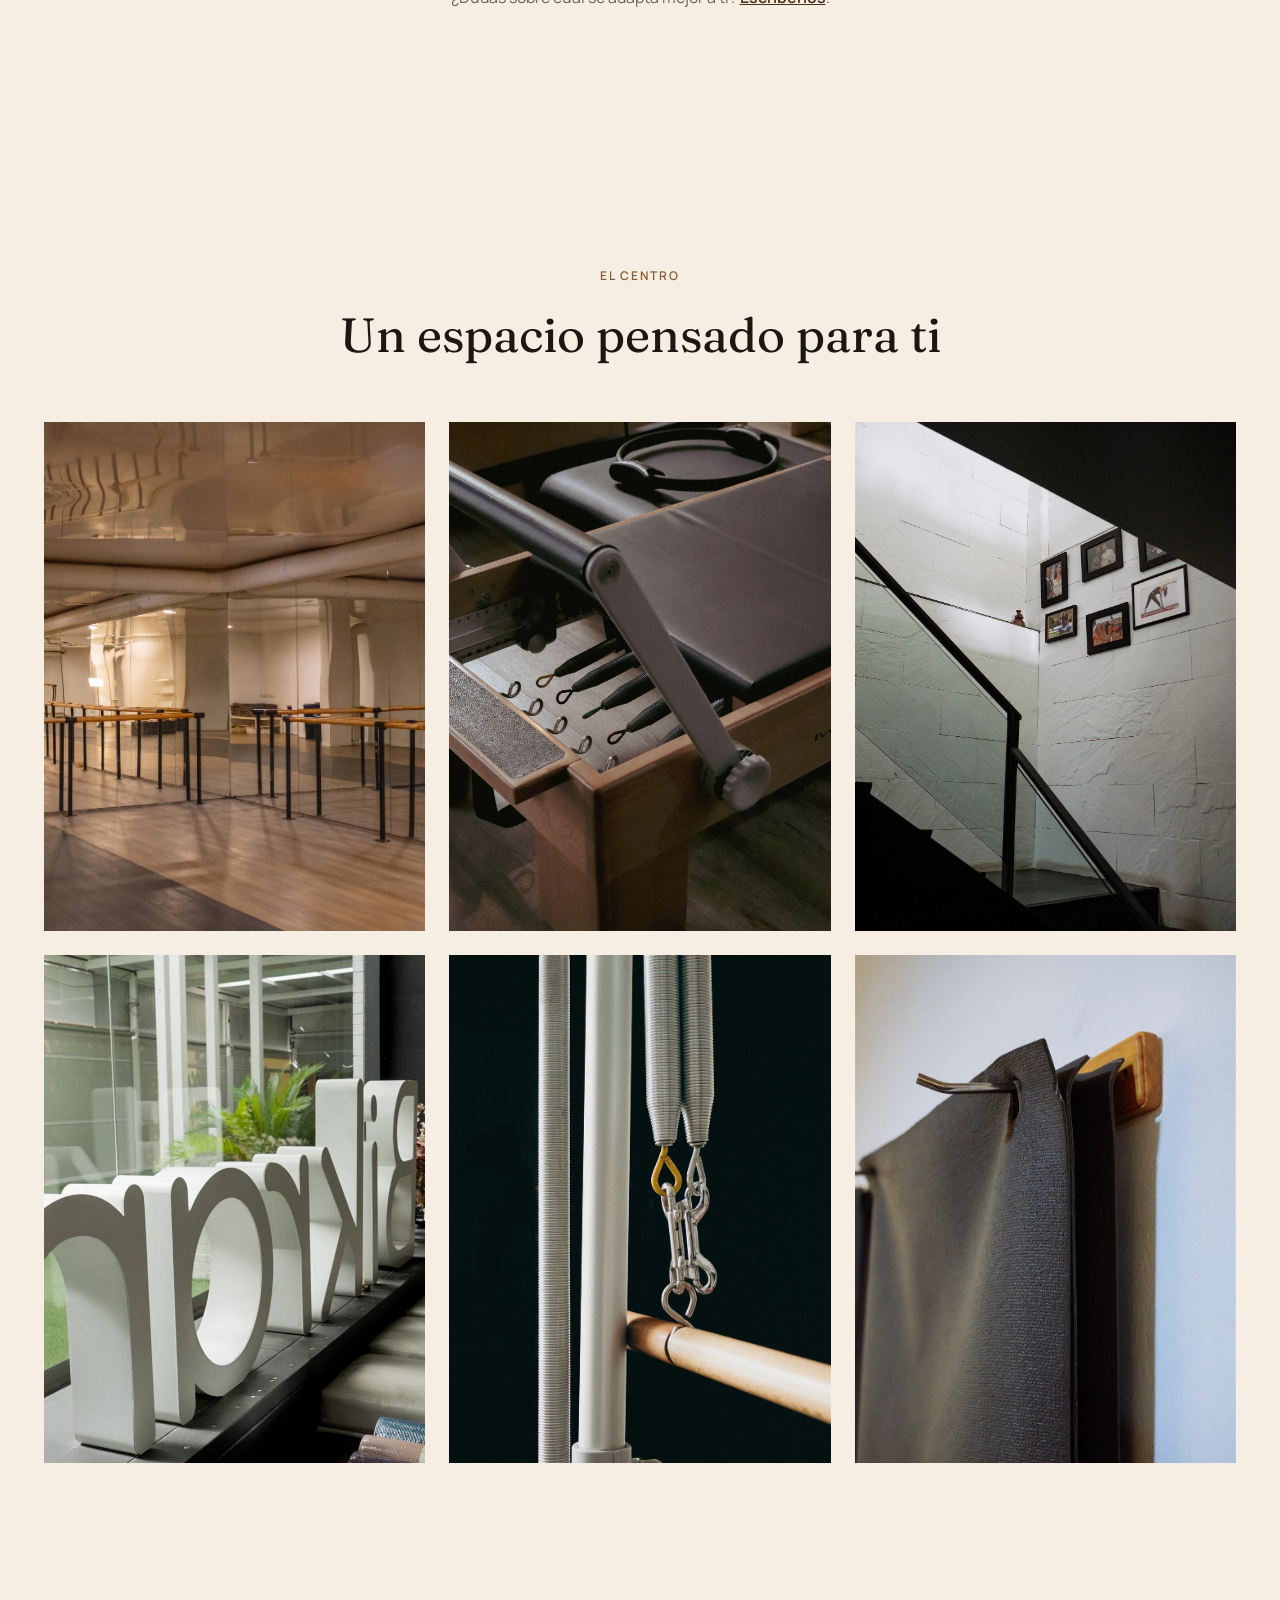
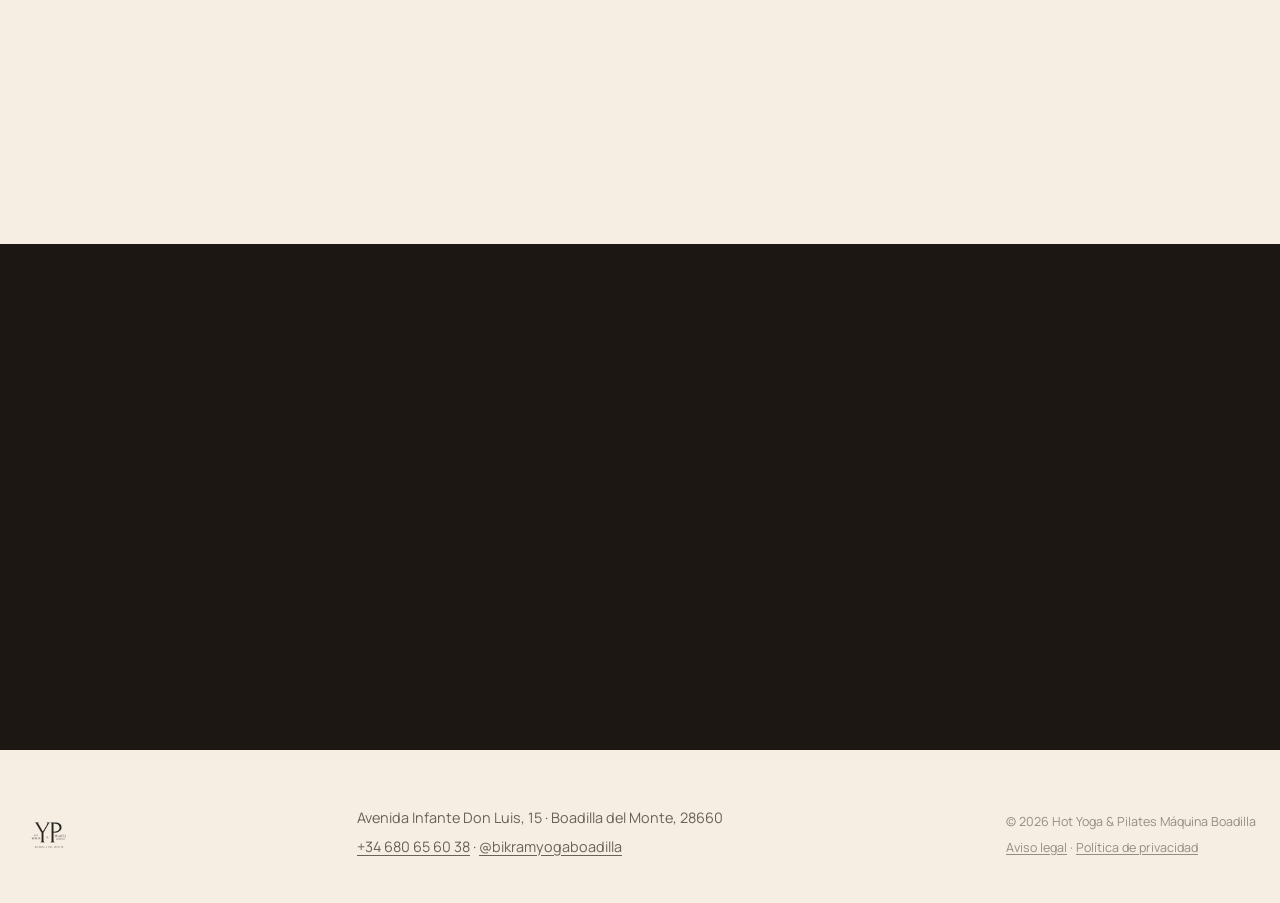
==== commit 852bd37c: "Add grid-style schedule image above Hot Yoga and Hot Barre horarios New horarios-yoga-barre.jpg show" ====
--- a/index.html
+++ b/index.html
@@ -16,7 +16,7 @@
 
 <link rel="icon" href="assets/img/logo.png">
 <link rel="stylesheet" href="assets/css/fonts.css">
-<link rel="stylesheet" href="assets/css/style.css?v=4">
+<link rel="stylesheet" href="assets/css/style.css?v=5">
 
 <!-- SEO: Local Business structured data -->
 <script type="application/ld+json">
@@ -312,6 +312,9 @@
 
     <!-- EDITAR: horario real de Hot Yoga (ya actualizado con el horario vigente) -->
     <div class="tab-panel is-active reveal" data-panel="hy">
+      <a class="horario-img" href="assets/img/horarios-yoga-barre.jpg" target="_blank" rel="noopener">
+        <img src="assets/img/horarios-yoga-barre.jpg" alt="Horario semanal de Hot Yoga y Hot Barre en cuadrícula" loading="lazy">
+      </a>
       <div class="day-list">
         <details class="day-item">
           <summary><span class="day-name">Lunes</span><span class="day-count">2 clases</span></summary>
@@ -369,6 +372,9 @@
 
     <!-- EDITAR: horario de Hot Barre - confirmar duracion exacta de cada clase -->
     <div class="tab-panel" data-panel="ba" hidden>
+      <a class="horario-img" href="assets/img/horarios-yoga-barre.jpg" target="_blank" rel="noopener">
+        <img src="assets/img/horarios-yoga-barre.jpg" alt="Horario semanal de Hot Yoga y Hot Barre en cuadrícula" loading="lazy">
+      </a>
       <div class="day-list">
         <details class="day-item">
           <summary><span class="day-name">Lunes</span><span class="day-count">1 clase</span></summary>
@@ -546,13 +552,18 @@
       <div class="tarifas-grid">
         <div class="tarifa-row">
           <h3>Bono 5 clases</h3>
-          <p class="tarifa-desc">Precio de lanzamiento.<br><span class="price-note">Después: 90€, como en Hot Yoga.</span></p>
-          <p class="tarifa-price">75€</p>
+          <p class="tarifa-desc">Válido durante un mes.</p>
+          <p class="tarifa-price">90€</p>
         </div>
         <div class="tarifa-row">
           <h3>Bono 10 clases</h3>
-          <p class="tarifa-desc">Precio de lanzamiento.<br><span class="price-note">Después: 150€, como en Hot Yoga.</span></p>
-          <p class="tarifa-price">130€</p>
+          <p class="tarifa-desc">Válido durante 2 meses.</p>
+          <p class="tarifa-price">150€</p>
+        </div>
+        <div class="tarifa-row">
+          <h3>Mes ilimitado</h3>
+          <p class="tarifa-desc">Todas las clases que quieras, sin límite.<br><span class="price-note">Sujeto a reserva previa.</span></p>
+          <p class="tarifa-price">99€</p>
         </div>
       </div>
     </div>
--- a/assets/css/style.css
+++ b/assets/css/style.css
@@ -602,6 +602,12 @@
 .tab-panel[hidden] { display: none; }
 .tab-panel .horario-pending { text-align: center; color: rgba(28,23,18,0.6); font-style: italic; }
 
+.horario-img {
+  display: block;
+  max-width: 960px;
+  margin: 0 auto 2.5rem;
+}
+.horario-img img { width: 100%; height: auto; display: block; }
 .day-list {
   max-width: 640px;
   margin: 0 auto;
